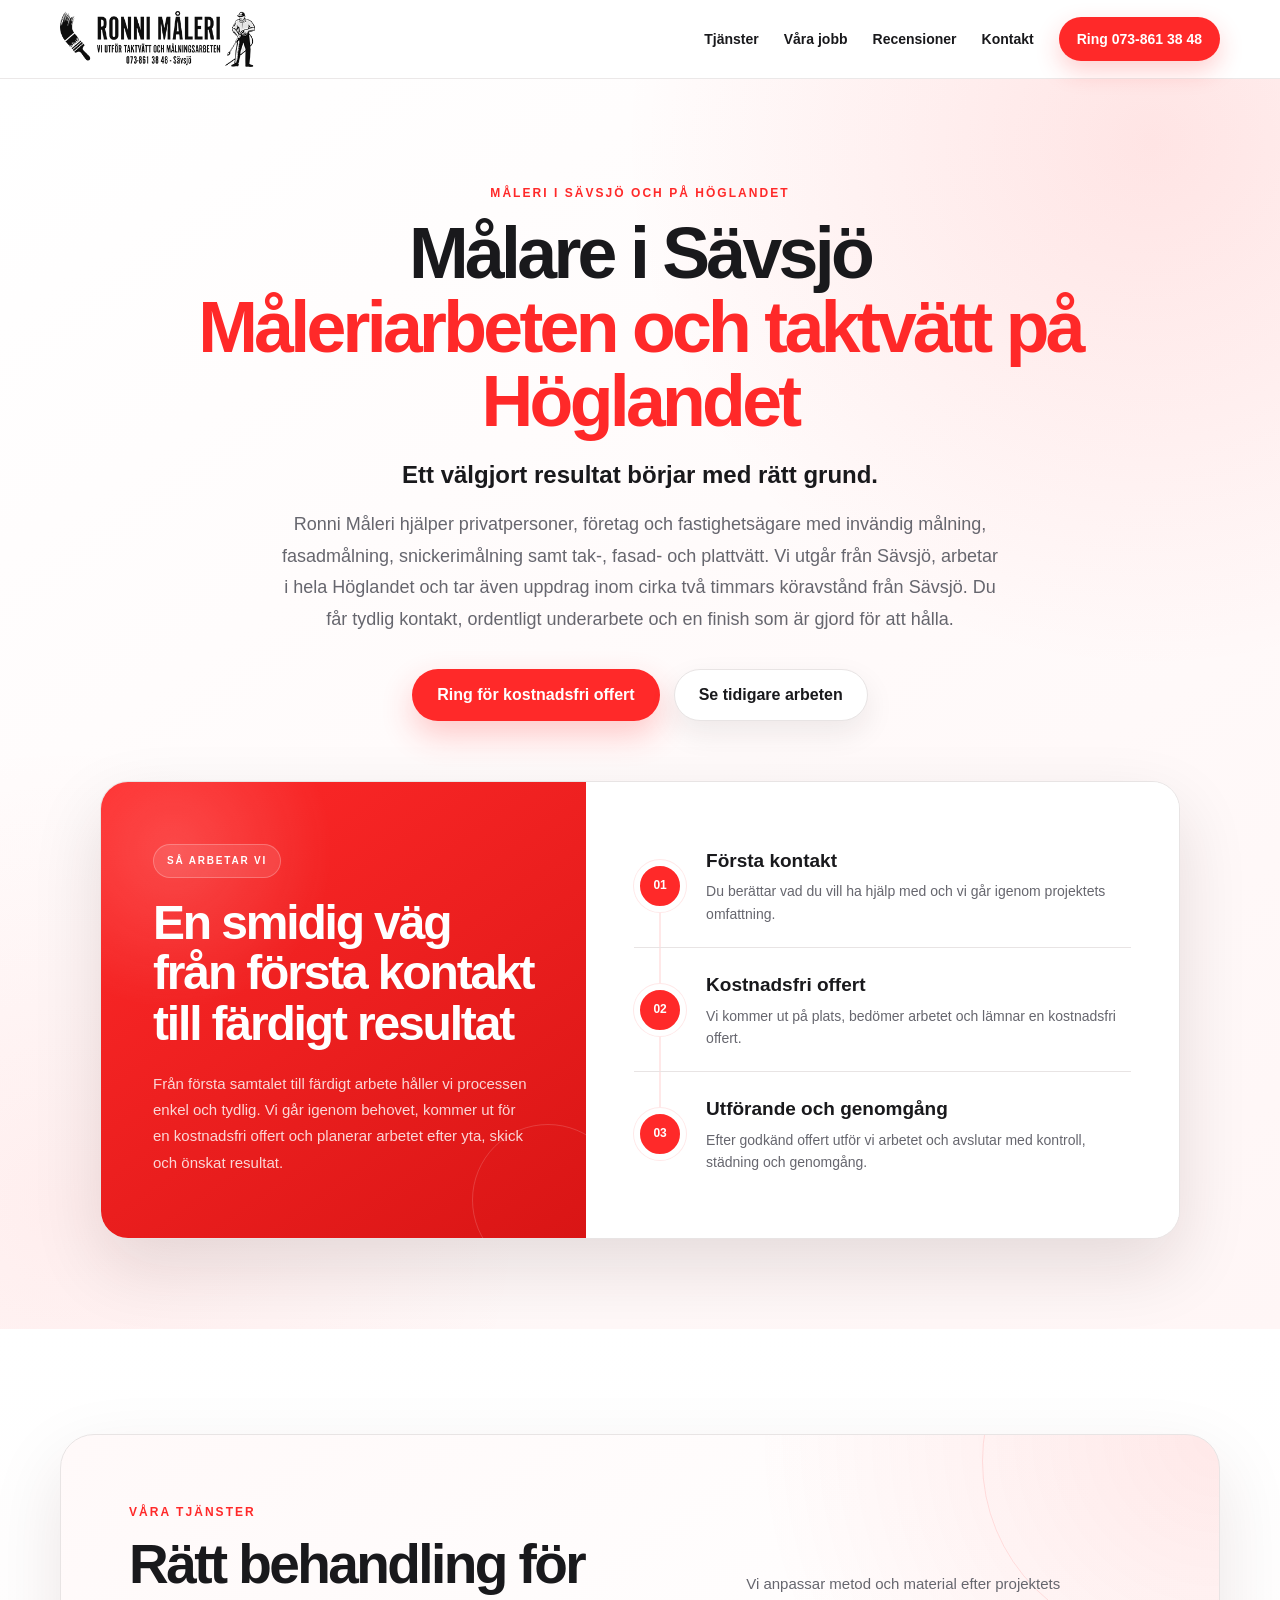
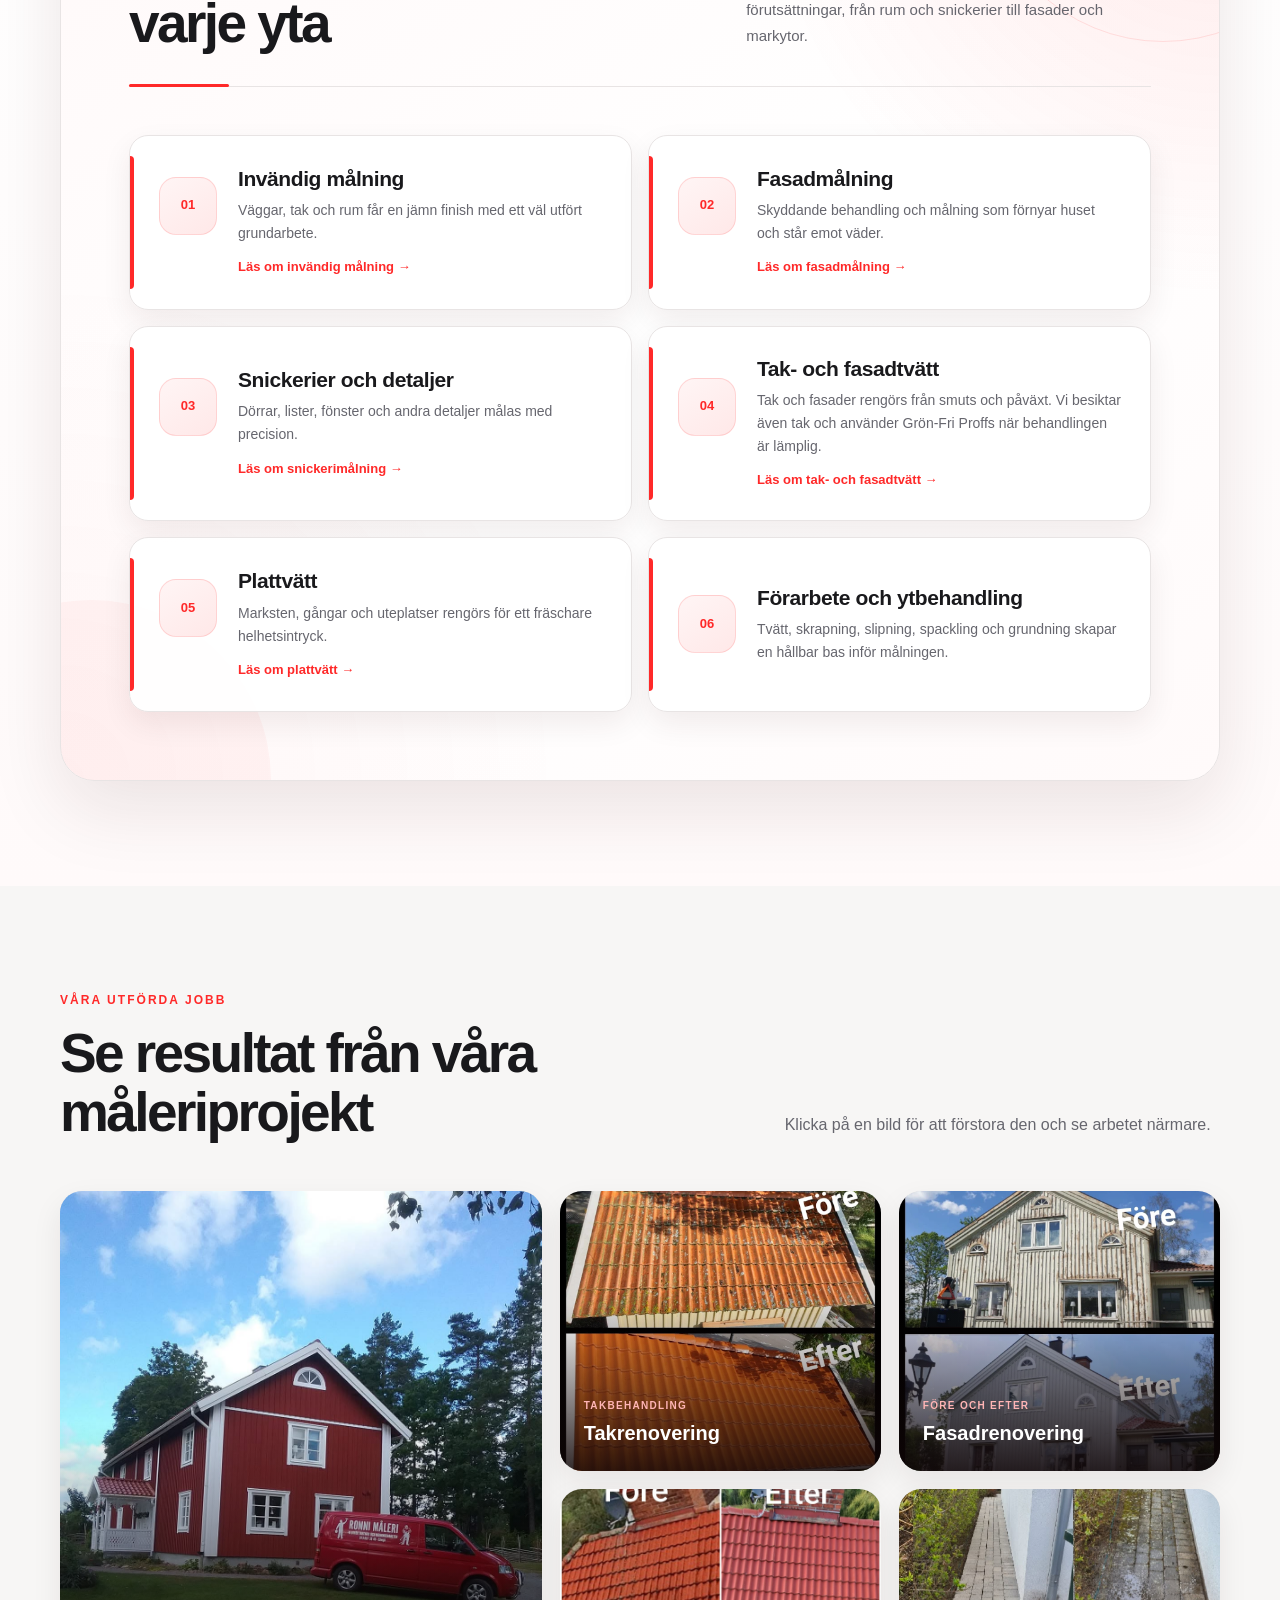
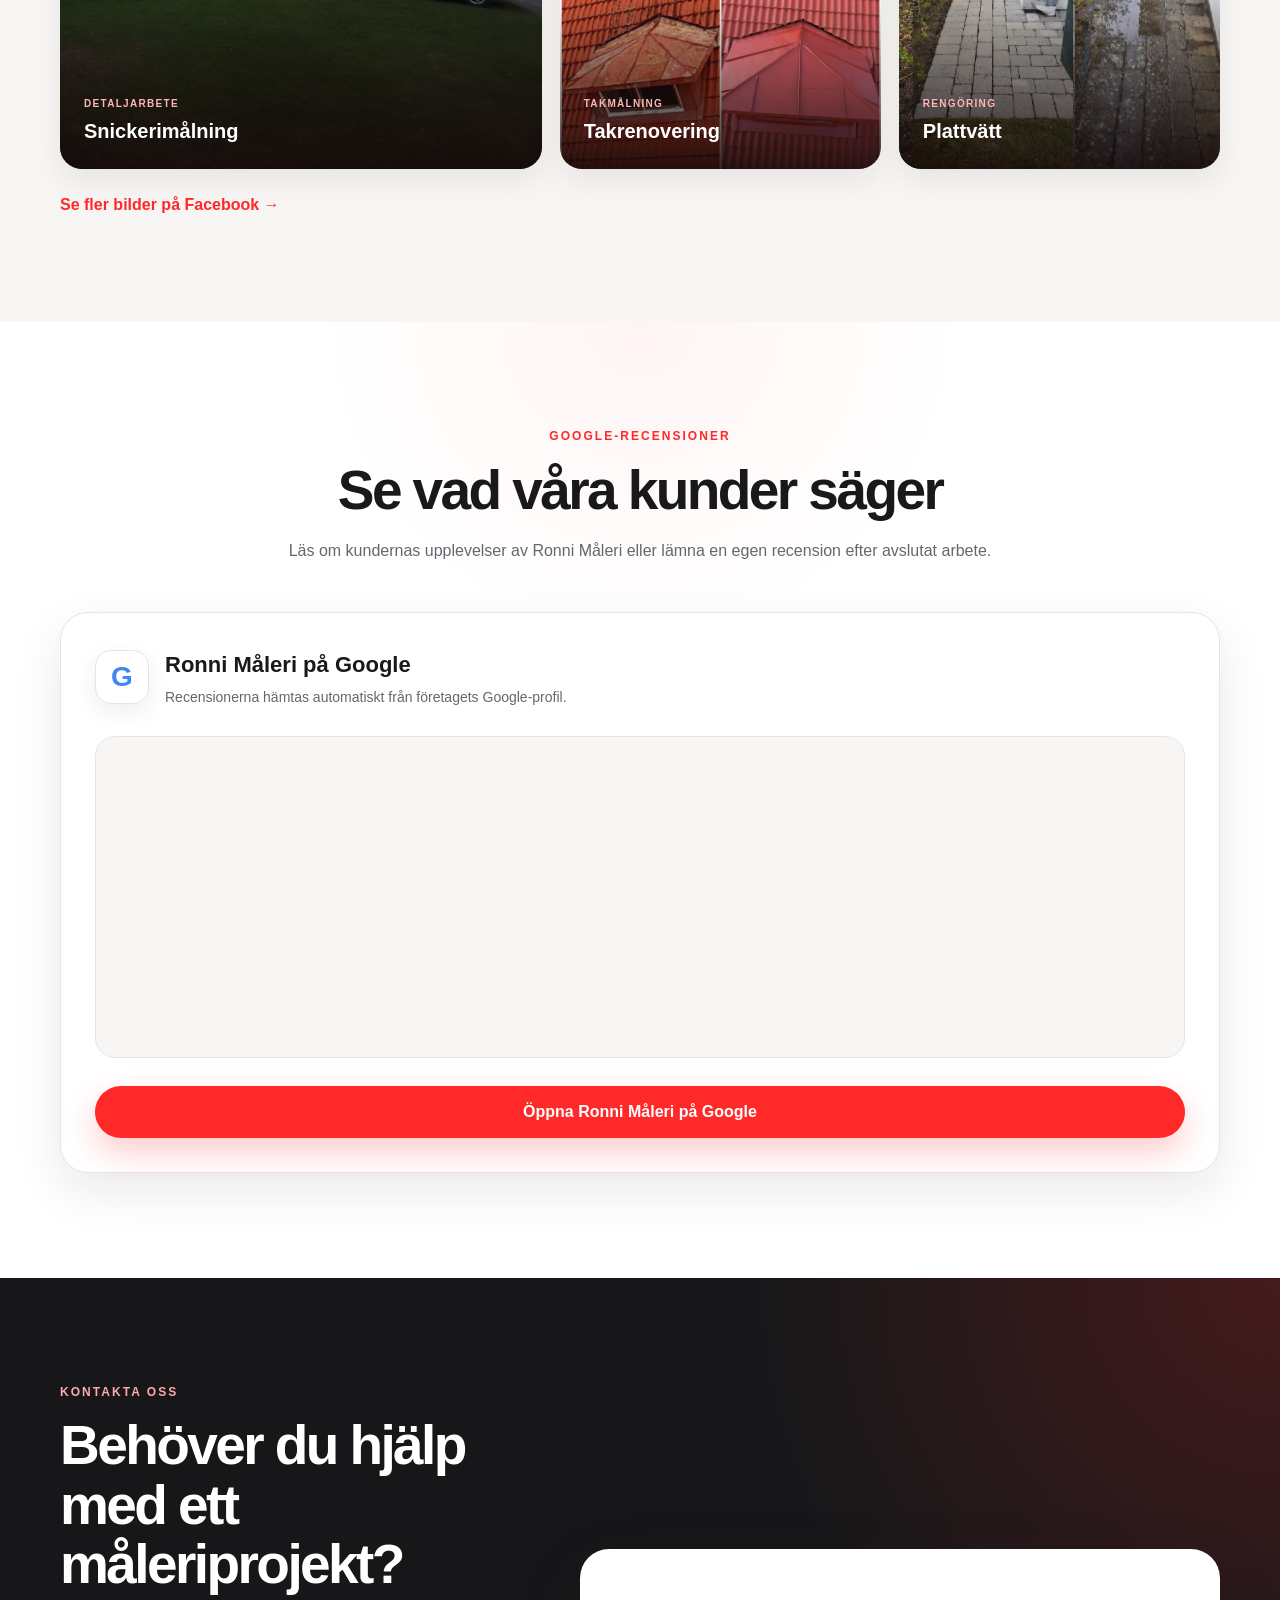
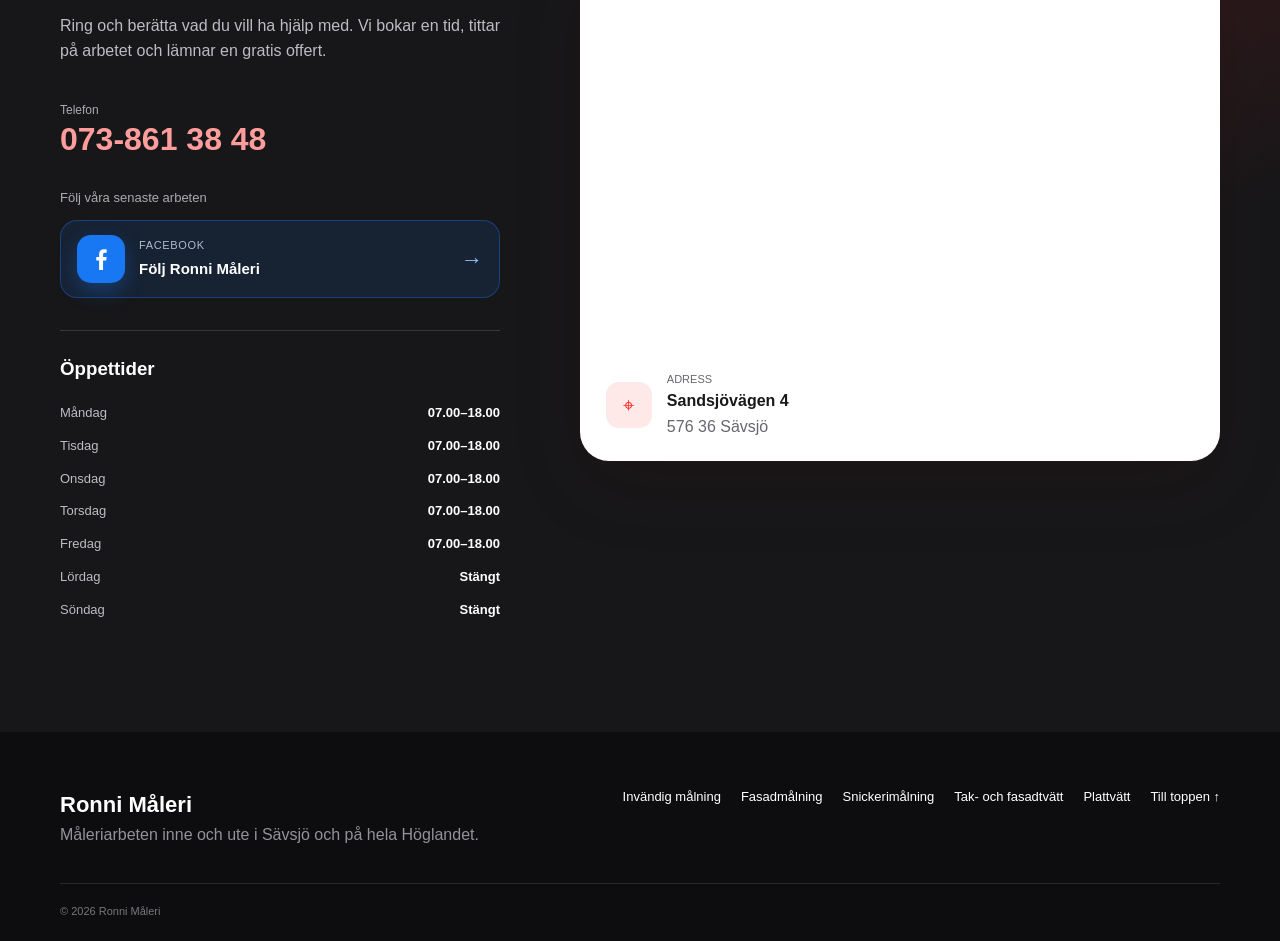
==== index.html @ fc9bd5f9 "Update index.html" ====
<!DOCTYPE html>
<html lang="sv">
<head>
  <meta charset="UTF-8">
  <meta name="viewport" content="width=device-width, initial-scale=1.0">

  <title>Målare i Sävsjö – måleriarbeten &amp; taktvätt | Ronni Måleri</title>
  <meta name="description" content="Målare i Sävsjö och på Höglandet. Ronni Måleri utför invändig målning, fasadmålning, snickerimålning, tak- och fasadtvätt samt plattvätt. Kostnadsfri offert.">
  <link rel="canonical" href="https://ronnimaleri.se/">
  <meta name="theme-color" content="#FF2929">

  <meta property="og:type" content="website">
  <meta property="og:locale" content="sv_SE">
  <meta property="og:title" content="Målare i Sävsjö – måleriarbeten &amp; taktvätt | Ronni Måleri">
  <meta property="og:description" content="Måleriarbeten, taktvätt och fasadtvätt i Sävsjö och på Höglandet. Kontakta Ronni Måleri för kostnadsfri offert.">
  <meta property="og:url" content="https://ronnimaleri.se/">

  <link rel="icon" href="favicon.svg" type="image/svg+xml">
  <link rel="shortcut icon" href="favicon.svg">
  <link rel="stylesheet" href="styles.css">

  <script type="application/ld+json">
  {
    "@context": "https://schema.org",
    "@type": "HousePainter",
    "@id": "https://ronnimaleri.se/#business",
    "name": "Ronni Måleri",
    "url": "https://ronnimaleri.se/",
    "logo": "https://ronnimaleri.se/logo.png",
    "telephone": "+46738613848",
    "address": {
      "@type": "PostalAddress",
      "streetAddress": "Sandsjövägen 4",
      "postalCode": "576 36",
      "addressLocality": "Sävsjö",
      "addressCountry": "SE"
    },
    "areaServed": [
      {"@type": "City", "name": "Sävsjö"},
      {"@type": "AdministrativeArea", "name": "Höglandet"}
    ],
    "openingHoursSpecification": [{
      "@type": "OpeningHoursSpecification",
      "dayOfWeek": ["Monday", "Tuesday", "Wednesday", "Thursday", "Friday"],
      "opens": "07:00",
      "closes": "18:00"
    }],
    "sameAs": ["https://www.facebook.com/100068755244413/"]
  }
  </script>
</head>
<body>
  <header class="header">
    <div class="container nav">
      <a class="logo" href="#start" aria-label="Ronni Måleri startsida">
        <img src="logo.png" alt="Ronni Måleri logotyp">
      </a>

      <button class="menu-button" type="button" aria-label="Öppna meny" aria-expanded="false">
        <span></span><span></span><span></span>
      </button>

      <nav class="menu" aria-label="Huvudmeny">
        <a href="#tjanster">Tjänster</a>
        <a href="#galleri">Våra jobb</a>
        <a href="#recensioner">Recensioner</a>
        <a href="#kontakt">Kontakt</a>
        <a class="nav-button" href="tel:+46738613848">Ring 073-861 38 48</a>
      </nav>
    </div>
  </header>

  <main>
    <section class="hero" id="start">
      <div class="container hero-layout">
        <div class="hero-text">
          <p class="overline">Måleri i Sävsjö och på Höglandet</p>

          <h1 class="seo-heading">
            Målare i Sävsjö<br>
            <span>Måleriarbeten och taktvätt på Höglandet</span>
          </h1>

          <p class="hero-slogan">Ett välgjort resultat börjar med rätt grund.</p>

          <p class="intro">
            Ronni Måleri hjälper privatpersoner, företag och fastighetsägare med
            invändig målning, fasadmålning, snickerimålning samt tak-, fasad- och
            plattvätt. Vi utgår från Sävsjö, arbetar i hela Höglandet och tar även
            uppdrag inom cirka två timmars köravstånd från Sävsjö. Du får tydlig kontakt,
            ordentligt underarbete och en finish som är gjord för att hålla.
          </p>

          <div class="hero-buttons">
            <a class="button primary" href="tel:+46738613848">Ring för kostnadsfri offert</a>
            <a class="button secondary" href="#galleri">Se tidigare arbeten</a>
          </div>
        </div>

        <div class="hero-info-card">
          <div class="hero-info-content">
            <p class="hero-info-small">Så arbetar vi</p>
            <h2>En smidig väg från första kontakt till färdigt resultat</h2>
            <p>Från första samtalet till färdigt arbete håller vi processen enkel och tydlig. Vi går igenom behovet, kommer ut för en kostnadsfri offert och planerar arbetet efter yta, skick och önskat resultat.</p>
          </div>

          <div class="hero-process">
            <article><span>01</span><div><h3>Första kontakt</h3><p>Du berättar vad du vill ha hjälp med och vi går igenom projektets omfattning.</p></div></article>
            <article><span>02</span><div><h3>Kostnadsfri offert</h3><p>Vi kommer ut på plats, bedömer arbetet och lämnar en kostnadsfri offert.</p></div></article>
            <article><span>03</span><div><h3>Utförande och genomgång</h3><p>Efter godkänd offert utför vi arbetet och avslutar med kontroll, städning och genomgång.</p></div></article>
          </div>
        </div>
      </div>
    </section>

    <section class="section services" id="tjanster">
      <div class="container services-shell">
        <div class="section-heading services-heading">
          <div>
            <p class="overline">Våra tjänster</p>
            <h2>Rätt behandling för varje yta</h2>
          </div>
          <p>Vi anpassar metod och material efter projektets förutsättningar, från rum och snickerier till fasader och markytor.</p>
        </div>

        <div class="service-grid">
          <a class="service-card" href="/invandig-malning/">
            <span class="number">01</span>
            <h3>Invändig målning</h3>
            <p>Väggar, tak och rum får en jämn finish med ett väl utfört grundarbete.</p>
            <span class="service-more">Läs om invändig målning →</span>
          </a>

          <a class="service-card featured" href="/fasadmalning/">
            <span class="number">02</span>
            <h3>Fasadmålning</h3>
            <p>Skyddande behandling och målning som förnyar huset och står emot väder.</p>
            <span class="service-more">Läs om fasadmålning →</span>
          </a>

          <a class="service-card" href="/snickerimalning/">
            <span class="number">03</span>
            <h3>Snickerier och detaljer</h3>
            <p>Dörrar, lister, fönster och andra detaljer målas med precision.</p>
            <span class="service-more">Läs om snickerimålning →</span>
          </a>

          <a class="service-card" href="/tak-fasadtvatt/">
            <span class="number">04</span>
            <h3>Tak- och fasadtvätt</h3>
            <p>Tak och fasader rengörs från smuts och påväxt. Vi besiktar även tak och använder Grön-Fri Proffs när behandlingen är lämplig.</p>
            <span class="service-more">Läs om tak- och fasadtvätt →</span>
          </a>

          <a class="service-card" href="/plattvatt/">
            <span class="number">05</span>
            <h3>Plattvätt</h3>
            <p>Marksten, gångar och uteplatser rengörs för ett fräschare helhetsintryck.</p>
            <span class="service-more">Läs om plattvätt →</span>
          </a>

          <article class="service-card">
            <span class="number">06</span>
            <h3>Förarbete och ytbehandling</h3>
            <p>Tvätt, skrapning, slipning, spackling och grundning skapar en hållbar bas inför målningen.</p>
          </article>
        </div>
      </div>
    </section>

    <section class="section gallery-section" id="galleri">
      <div class="container">
        <div class="section-heading gallery-heading">
          <div><p class="overline">Våra utförda jobb</p><h2>Se resultat från våra måleriprojekt</h2></div>
          <p>Klicka på en bild för att förstora den och se arbetet närmare.</p>
        </div>

        <div class="gallery">
          <button class="gallery-item large" type="button" data-image="bilder/snickaree.jpg" data-title="Snickerimålning">
            <img src="bilder/snickaree.jpg" alt="Snickerimålning utförd av Ronni Måleri">
            <span><small>Detaljarbete</small>Snickerimålning</span>
          </button>
          <button class="gallery-item" type="button" data-image="bilder/tak1.webp" data-title="Takrenovering">
            <img src="bilder/tak1.webp" alt="Takrenovering utförd av Ronni Måleri">
            <span><small>Takbehandling</small>Takrenovering</span>
          </button>
          <button class="gallery-item" type="button" data-image="bilder/fasad.webp" data-title="Fasadrenovering">
            <img src="bilder/fasad.webp" alt="Fasadrenovering utförd av Ronni Måleri">
            <span><small>Före och efter</small>Fasadrenovering</span>
          </button>
          <button class="gallery-item" type="button" data-image="bilder/tak2.jpg" data-title="Takmålning">
            <img src="bilder/tak2.jpg" alt="Takmålning utförd av Ronni Måleri">
            <span><small>Takmålning</small>Takrenovering</span>
          </button>
          <button class="gallery-item" type="button" data-image="bilder/golv.jpg" data-title="Plattvätt">
            <img src="bilder/golv.jpg" alt="Plattvätt utförd av Ronni Måleri">
            <span><small>Rengöring</small>Plattvätt</span>
          </button>
        </div>

        <a class="facebook-gallery-button" href="https://www.facebook.com/100068755244413/photos" target="_blank" rel="noopener noreferrer">Se fler bilder på Facebook →</a>
      </div>
    </section>

    <section class="section reviews-section" id="recensioner">
      <div class="container">
        <div class="section-heading">
          <p class="overline">Google-recensioner</p>
          <h2>Se vad våra kunder säger</h2>
          <p>Läs om kundernas upplevelser av Ronni Måleri eller lämna en egen recension efter avslutat arbete.</p>
        </div>

        <div class="reviews-single">
          <article class="social-card google-card">
            <div class="social-top">
              <span class="google-logo" aria-hidden="true">G</span>
              <div><h3>Ronni Måleri på Google</h3><p>Recensionerna hämtas automatiskt från företagets Google-profil.</p></div>
            </div>

            <div class="google-reviews-widget">
              <div id="JFWebsiteWidget-019fc2eae5d070008b746cc37d66290cd1f5"></div>
              <script src="https://www.jotform.com/website-widgets/embed/019fc2eae5d070008b746cc37d66290cd1f5"></script>
            </div>

            <a class="button primary full" href="https://www.google.com/maps/search/?api=1&query=Ronni%20M%C3%A5leri%2C%20Sandsj%C3%B6v%C3%A4gen%204%2C%20576%2036%20S%C3%A4vsj%C3%B6" target="_blank" rel="noopener noreferrer">Öppna Ronni Måleri på Google</a>
          </article>
        </div>
      </div>
    </section>

    <section class="contact-section" id="kontakt">
      <div class="container contact-grid">
        <div class="contact-content">
          <p class="overline light">Kontakta oss</p>
          <h2>Behöver du hjälp med ett måleriprojekt?</h2>
          <p>Ring och berätta vad du vill ha hjälp med. Vi bokar en tid, tittar på arbetet och lämnar en gratis offert.</p>

          <a class="contact-phone" href="tel:+46738613848"><small>Telefon</small><strong>073-861 38 48</strong></a>

          <div class="contact-social">
            <p>Följ våra senaste arbeten</p>
            <a class="facebook-contact-link" href="https://www.facebook.com/100068755244413/" target="_blank" rel="noopener noreferrer" aria-label="Besök Ronni Måleri på Facebook">
              <span class="facebook-contact-icon" aria-hidden="true">
                <svg viewBox="0 0 24 24" width="24" height="24" focusable="false"><path fill="currentColor" d="M13.5 22v-9h3l.5-3.5h-3.5V7.3c0-1 .3-1.8 1.8-1.8H17V2.4c-.7-.1-1.7-.2-2.7-.2-2.7 0-4.6 1.7-4.6 4.8v2.5H7V13h2.7v9h3.8Z"/></svg>
              </span>
              <span><small>Facebook</small><strong>Följ Ronni Måleri</strong></span>
              <span class="facebook-contact-arrow" aria-hidden="true">→</span>
            </a>
          </div>

          <div class="hours">
            <h3>Öppettider</h3>
            <div><span>Måndag</span><strong>07.00–18.00</strong></div>
            <div><span>Tisdag</span><strong>07.00–18.00</strong></div>
            <div><span>Onsdag</span><strong>07.00–18.00</strong></div>
            <div><span>Torsdag</span><strong>07.00–18.00</strong></div>
            <div><span>Fredag</span><strong>07.00–18.00</strong></div>
            <div><span>Lördag</span><strong>Stängt</strong></div>
            <div><span>Söndag</span><strong>Stängt</strong></div>
          </div>
        </div>

        <div class="map-card">
          <iframe title="Karta till Ronni Måleri" src="https://www.google.com/maps?q=Sandsj%C3%B6v%C3%A4gen%204%2C%20576%2036%20S%C3%A4vsj%C3%B6&output=embed" loading="lazy" referrerpolicy="no-referrer-when-downgrade"></iframe>
          <div class="map-address"><span aria-hidden="true">⌖</span><div><small>Adress</small><strong>Sandsjövägen 4</strong><p>576 36 Sävsjö</p></div></div>
        </div>
      </div>
    </section>
  </main>

  <footer>
    <div class="container footer-content">
      <div><strong>Ronni Måleri</strong><p>Måleriarbeten inne och ute i Sävsjö och på hela Höglandet.</p></div>
      <div class="footer-links">
        <a href="/invandig-malning/">Invändig målning</a>
        <a href="/fasadmalning/">Fasadmålning</a>
        <a href="/snickerimalning/">Snickerimålning</a>
        <a href="/tak-fasadtvatt/">Tak- och fasadtvätt</a>
        <a href="/plattvatt/">Plattvätt</a>
        <a href="#start">Till toppen ↑</a>
      </div>
    </div>
    <div class="container copyright">© <span id="year"></span> Ronni Måleri</div>
  </footer>

  <div class="lightbox" aria-hidden="true">
    <button class="lightbox-close" type="button" aria-label="Stäng bild">×</button>
    <img src="" alt="">
    <p></p>
  </div>

  <script src="script.js"></script>
</body>
</html>
---- styles.css ----
/* =========================================================
   RONNI MÅLERI – STYLES.CSS
   ========================================================= */


/* =========================================================
   VARIABLES
   ========================================================= */

:root {
  --red: #ff2929;
  --red-dark: #d91515;
  --red-darker: #a90e0e;
  --red-light: #ffe8e8;
  --red-soft: #fff5f5;

  --black: #19191c;
  --gray: #66666e;
  --light: #f7f6f5;
  --white: #ffffff;
  --border: #e8e4e4;

  --facebook: #1877f2;
  --facebook-dark: #0d65d9;

  --container: 1160px;

  --radius-small: 14px;
  --radius-medium: 22px;
  --radius-large: 34px;

  --shadow-small: 0 12px 30px rgba(43, 20, 20, 0.08);
  --shadow-large: 0 26px 70px rgba(55, 15, 15, 0.14);
}


/* =========================================================
   BASE STYLES
   ========================================================= */

* {
  box-sizing: border-box;
}

html {
  scroll-behavior: smooth;
  scroll-padding-top: 90px;
}

body {
  margin: 0;
  color: var(--black);
  background: var(--white);
  font-family:
    Inter,
    "Segoe UI",
    Arial,
    Helvetica,
    sans-serif;
  line-height: 1.6;
  -webkit-font-smoothing: antialiased;
  text-rendering: optimizeLegibility;
}

body.no-scroll {
  overflow: hidden;
}

img {
  display: block;
  width: 100%;
}

a {
  color: inherit;
  text-decoration: none;
}

button,
input,
textarea,
select {
  font: inherit;
}

button {
  cursor: pointer;
}

h1,
h2,
h3,
p {
  margin-top: 0;
}

.container {
  width: min(calc(100% - 40px), var(--container));
  margin-right: auto;
  margin-left: auto;
}


/* =========================================================
   HEADER
   ========================================================= */

.header {
  position: sticky;
  top: 0;
  z-index: 1000;
  border-bottom: 1px solid rgba(232, 228, 228, 0.85);
  background: rgba(255, 255, 255, 0.94);
  backdrop-filter: blur(16px);
}

.nav {
  min-height: 78px;
  display: flex;
  align-items: center;
  justify-content: space-between;
  gap: 30px;
}

.logo {
  display: inline-flex;
  align-items: center;
  flex-shrink: 0;
}

.logo img {
  display: block;
  width: auto;
  height: 56px;
  max-width: 220px;
  object-fit: contain;
}

.menu {
  display: flex;
  align-items: center;
  gap: 25px;
}

.menu > a {
  font-size: 14px;
  font-weight: 700;
  transition: color 0.2s ease;
}

.menu > a:not(.nav-button):hover {
  color: var(--red);
}

.nav-button {
  padding: 11px 18px;
  border-radius: 999px;
  color: var(--white);
  background: var(--red);
  box-shadow: 0 10px 25px rgba(255, 41, 41, 0.22);
  transition:
    transform 0.2s ease,
    background 0.2s ease,
    box-shadow 0.2s ease;
}

.nav-button:hover {
  transform: translateY(-2px);
  background: var(--red-dark);
  box-shadow: 0 14px 28px rgba(217, 21, 21, 0.28);
}

.menu-button {
  display: none;
  padding: 8px;
  border: 0;
  background: transparent;
}

.menu-button span {
  width: 27px;
  height: 2px;
  display: block;
  margin: 5px 0;
  background: var(--black);
  transition:
    transform 0.25s ease,
    opacity 0.25s ease;
}


/* =========================================================
   SHARED COMPONENTS
   ========================================================= */

.overline {
  margin-bottom: 14px;
  color: var(--red);
  font-size: 12px;
  font-weight: 900;
  letter-spacing: 0.17em;
  text-transform: uppercase;
}

.overline.light {
  color: #ffaaaa;
}

.button {
  min-height: 52px;
  display: inline-flex;
  align-items: center;
  justify-content: center;
  padding: 0 24px;
  border: 1px solid transparent;
  border-radius: 999px;
  font-weight: 800;
  text-align: center;
  transition:
    transform 0.2s ease,
    background 0.2s ease,
    border-color 0.2s ease,
    color 0.2s ease,
    box-shadow 0.2s ease;
}

.button:hover {
  transform: translateY(-2px);
}

.button.primary {
  color: var(--white);
  background: var(--red);
  box-shadow: 0 14px 32px rgba(255, 41, 41, 0.24);
}

.button.primary:hover {
  background: var(--red-dark);
  box-shadow: 0 18px 36px rgba(217, 21, 21, 0.3);
}

.button.secondary {
  color: var(--black);
  border-color: var(--border);
  background: var(--white);
  box-shadow: var(--shadow-small);
}

.button.secondary:hover {
  color: var(--red);
  border-color: var(--red);
}

.button.full {
  width: 100%;
}


/* =========================================================
   HERO
   ========================================================= */

.hero {
  position: relative;
  overflow: hidden;
  padding: 105px 0 90px;
  background:
    radial-gradient(
      circle at 90% 5%,
      rgba(255, 41, 41, 0.11),
      transparent 32%
    ),
    radial-gradient(
      circle at 5% 90%,
      rgba(255, 41, 41, 0.06),
      transparent 28%
    ),
    linear-gradient(
      145deg,
      #ffffff 0%,
      #fff6f6 100%
    );
}

.hero-layout {
  position: relative;
  z-index: 1;
  display: grid;
  grid-template-columns: 1fr;
  gap: 60px;
}

.hero-text {
  width: 100%;
  max-width: 980px;
  margin: 0 auto;
  text-align: center;
}

.hero h1 {
  max-width: 980px;
  margin-right: auto;
  margin-bottom: 28px;
  margin-left: auto;
  font-size: clamp(50px, 6.8vw, 84px);
  font-weight: 800;
  line-height: 0.99;
  letter-spacing: -0.058em;
}

.hero h1 span {
  color: var(--red);
}

.intro {
  max-width: 720px;
  margin-right: auto;
  margin-bottom: 0;
  margin-left: auto;
  color: var(--gray);
  font-size: 18px;
  line-height: 1.75;
}

.hero-buttons {
  display: flex;
  flex-wrap: wrap;
  justify-content: center;
  gap: 14px;
  margin-top: 34px;
}


/* =========================================================
   HERO INFORMATION CARD
   ========================================================= */

.hero-info-card {
  position: relative;
  width: 100%;
  max-width: 1080px;
  display: grid;
  grid-template-columns: 0.9fr 1.1fr;
  align-items: stretch;
  gap: 0;
  margin: 0 auto;
  padding: 0;
  overflow: hidden;
  border: 1px solid var(--border);
  border-radius: 28px;
  color: var(--black);
  background: var(--white);
  box-shadow: 0 28px 70px rgba(40, 20, 20, 0.12);
}

.hero-info-card::before,
.hero-info-card::after {
  display: none;
}


/* Left red panel */

.hero-info-content {
  position: relative;
  display: flex;
  flex-direction: column;
  justify-content: center;
  overflow: hidden;
  padding: 58px 52px;
  color: var(--white);
  background:
    radial-gradient(
      circle at 15% 15%,
      rgba(255, 255, 255, 0.16),
      transparent 28%
    ),
    linear-gradient(
      145deg,
      var(--red),
      var(--red-dark)
    );
}

.hero-info-content::after {
  content: "";
  position: absolute;
  right: -38px;
  bottom: -38px;
  width: 150px;
  height: 150px;
  border: 1px solid rgba(255, 255, 255, 0.16);
  border-radius: 50%;
}

.hero-info-small {
  position: relative;
  z-index: 1;
  display: inline-flex;
  width: fit-content;
  margin-bottom: 20px;
  padding: 8px 13px;
  border: 1px solid rgba(255, 255, 255, 0.24);
  border-radius: 999px;
  color: var(--white);
  background: rgba(255, 255, 255, 0.1);
  font-size: 10px;
  font-weight: 900;
  letter-spacing: 0.18em;
  text-transform: uppercase;
}

.hero-info-content h2 {
  position: relative;
  z-index: 1;
  max-width: 460px;
  margin-bottom: 22px;
  color: var(--white);
  font-size: clamp(34px, 4vw, 48px);
  font-weight: 800;
  line-height: 1.05;
  letter-spacing: -0.045em;
}

.hero-info-content > p:last-child {
  position: relative;
  z-index: 1;
  max-width: 470px;
  margin-bottom: 0;
  color: rgba(255, 255, 255, 0.82);
  font-size: 15px;
  line-height: 1.75;
}


/* Right process list */

.hero-process {
  position: relative;
  display: grid;
  align-content: center;
  gap: 0;
  padding: 42px 48px;
  background: var(--white);
}

.hero-process::before {
  content: "";
  position: absolute;
  top: 78px;
  bottom: 78px;
  left: 73px;
  width: 2px;
  background: var(--red-light);
}

.hero-process article {
  position: relative;
  z-index: 1;
  display: grid;
  grid-template-columns: 52px minmax(0, 1fr);
  align-items: center;
  gap: 20px;
  padding: 22px 0;
  border: 0;
  border-bottom: 1px solid var(--border);
  border-radius: 0;
  background: transparent;
  box-shadow: none;
  transition: transform 0.2s ease;
}

.hero-process article:last-child {
  border-bottom: 0;
}

.hero-process article:hover {
  transform: translateX(6px);
}

.hero-process article > span {
  width: 52px;
  height: 52px;
  display: grid;
  place-items: center;
  border: 6px solid var(--white);
  border-radius: 50%;
  color: var(--white);
  background: var(--red);
  box-shadow: 0 0 0 1px var(--red-light);
  font-size: 12px;
  font-weight: 900;
}

.hero-process h3 {
  margin-bottom: 4px;
  color: var(--black);
  font-size: 19px;
  font-weight: 800;
}

.hero-process p {
  margin-bottom: 0;
  color: var(--gray);
  font-size: 14px;
  line-height: 1.6;
}


/* =========================================================
   GENERAL SECTIONS
   ========================================================= */

.section {
  padding: 105px 0;
}

.section-heading {
  max-width: 720px;
  margin: 0 auto 48px;
  text-align: center;
}

.section-heading h2,
.contact-content h2 {
  margin-bottom: 18px;
  font-size: clamp(36px, 4.5vw, 55px);
  font-weight: 800;
  line-height: 1.08;
  letter-spacing: -0.047em;
}

.section-heading > p:last-child {
  margin-bottom: 0;
  color: var(--gray);
}


/* =========================================================
   SERVICES – LIGHT DESIGN
   ========================================================= */

.services {
  position: relative;
  overflow: hidden;
  background:
    linear-gradient(
      180deg,
      #ffffff 0%,
      #fffafa 100%
    );
}

.services-shell {
  position: relative;
  isolation: isolate;
  overflow: hidden;
  padding: 68px;
  border: 1px solid var(--border);
  border-radius: 34px;
  color: var(--black);
  background:
    radial-gradient(
      circle at 100% 0%,
      rgba(255, 41, 41, 0.1),
      transparent 31%
    ),
    radial-gradient(
      circle at 0% 100%,
      rgba(255, 41, 41, 0.045),
      transparent 34%
    ),
    linear-gradient(
      145deg,
      #fff9f9 0%,
      #ffffff 55%,
      #fffafa 100%
    );
  box-shadow: 0 28px 75px rgba(55, 20, 20, 0.1);
}

.services-shell::before {
  content: "";
  position: absolute;
  z-index: -1;
  top: -155px;
  right: -125px;
  width: 360px;
  height: 360px;
  border: 1px solid rgba(255, 41, 41, 0.12);
  border-radius: 50%;
}

.services-shell::after {
  content: "";
  position: absolute;
  z-index: -1;
  bottom: -180px;
  left: -150px;
  width: 360px;
  height: 360px;
  border-radius: 50%;
  background: rgba(255, 41, 41, 0.035);
}


/* Services heading */

.services-heading {
  position: relative;
  z-index: 1;
  max-width: none;
  display: grid;
  grid-template-columns: 1fr 0.72fr;
  align-items: end;
  gap: 55px;
  margin: 0 0 48px;
  padding: 0 0 32px;
  border-bottom: 1px solid var(--border);
  text-align: left;
}

.services-heading::before {
  content: "";
  position: absolute;
  bottom: -1px;
  left: 0;
  width: 100px;
  height: 3px;
  border-radius: 999px;
  background: var(--red);
}

.services-heading .overline {
  margin-bottom: 13px;
  color: var(--red);
}

.services-heading h2 {
  max-width: 670px;
  margin-bottom: 0;
  color: var(--black);
}

.services-heading > p:last-child {
  max-width: 450px;
  margin-bottom: 4px;
  color: var(--gray);
  font-size: 15px;
  line-height: 1.75;
}


/* Services grid */

.service-grid {
  position: relative;
  z-index: 1;
  display: grid;
  grid-template-columns: repeat(2, minmax(0, 1fr));
  align-items: stretch;
  gap: 16px;
}

.service-card:nth-child(1),
.service-card:nth-child(2),
.service-card:nth-child(3),
.service-card:nth-child(4),
.service-card:nth-child(5),
.service-card:nth-child(6) {
  grid-column: auto;
}


/* All service cards */

.service-card,
.service-card.featured {
  position: relative;
  min-width: 0;
  min-height: 175px;
  display: grid;
  grid-template-columns: 58px minmax(0, 1fr);
  grid-template-rows: auto auto;
  align-content: center;
  column-gap: 21px;
  overflow: hidden;
  padding: 29px;
  border: 1px solid var(--border);
  border-radius: 19px;
  color: var(--black);
  background: rgba(255, 255, 255, 0.96);
  box-shadow:
    0 12px 30px rgba(55, 20, 20, 0.07),
    inset 0 1px 0 rgba(255, 255, 255, 0.9);
  transition:
    transform 0.25s ease,
    border-color 0.25s ease,
    box-shadow 0.25s ease,
    background 0.25s ease;
}


/* Red line on the left */

.service-card::before,
.service-card.featured::before {
  content: "";
  position: absolute;
  top: 20px;
  bottom: 20px;
  left: 0;
  width: 4px;
  height: auto;
  display: block;
  border-radius: 0 999px 999px 0;
  background: var(--red);
  transform: none;
  transition:
    width 0.25s ease,
    top 0.25s ease,
    bottom 0.25s ease;
}


/* No symbol in the top-right corner */

.service-card::after,
.service-card.featured::after {
  content: none;
  display: none;
}


/* Hover */

.service-card:hover,
.service-card.featured:hover {
  transform: translateY(-5px);
  border-color: rgba(255, 41, 41, 0.42);
  color: var(--black);
  background: var(--white);
  box-shadow:
    0 20px 42px rgba(55, 20, 20, 0.13),
    inset 0 1px 0 rgba(255, 255, 255, 0.9);
}

.service-card:hover::before,
.service-card.featured:hover::before {
  top: 0;
  bottom: 0;
  width: 6px;
}


/* Service number */

.number,
.featured .number,
.service-card.featured .number {
  position: relative;
  z-index: 2;
  top: auto;
  left: auto;
  grid-column: 1;
  grid-row: 1 / span 2;
  width: 58px;
  height: 58px;
  display: grid;
  place-items: center;
  align-self: center;
  margin: 0;
  padding: 0;
  border: 1px solid rgba(255, 41, 41, 0.15);
  border-radius: 17px;
  color: var(--red);
  background:
    linear-gradient(
      145deg,
      var(--red-soft),
      var(--red-light)
    );
  box-shadow: none;
  font-size: 13px;
  font-weight: 900;
  letter-spacing: 0;
}


/* Service text */

.service-card h3,
.service-card.featured h3 {
  position: relative;
  z-index: 2;
  grid-column: 2;
  grid-row: 1;
  max-width: none;
  margin: 0 0 7px;
  color: var(--black);
  font-size: 21px;
  font-weight: 800;
  line-height: 1.25;
  letter-spacing: -0.02em;
}

.service-card p,
.service-card.featured p {
  position: relative;
  z-index: 2;
  grid-column: 2;
  grid-row: 2;
  max-width: none;
  margin: 0;
  padding: 0;
  color: var(--gray);
  font-size: 14px;
  line-height: 1.65;
}


/* =========================================================
   GALLERY
   ========================================================= */

.gallery-section {
  background: var(--light);
}

.gallery-heading {
  max-width: none;
  display: grid;
  grid-template-columns: 1fr 0.65fr;
  align-items: end;
  gap: 55px;
  text-align: left;
}

.gallery-heading h2 {
  margin-bottom: 0;
}

.gallery-heading > p:last-child {
  max-width: 430px;
  margin-bottom: 5px;
}

.gallery {
  display: grid;
  grid-template-columns: 1.2fr 0.8fr 0.8fr;
  grid-template-rows: repeat(2, 280px);
  gap: 18px;
}

.gallery-item {
  position: relative;
  overflow: hidden;
  padding: 0;
  border: 0;
  border-radius: 22px;
  background: #dddddd;
  text-align: left;
  box-shadow: var(--shadow-small);
}

.gallery-item.large {
  grid-row: 1 / span 2;
}

.gallery-item::after {
  content: "";
  position: absolute;
  inset: 0;
  background:
    linear-gradient(
      to top,
      rgba(16, 6, 7, 0.85),
      transparent 60%
    );
}

.gallery-item img {
  height: 100%;
  object-fit: cover;
  transition: transform 0.45s ease;
}

.gallery-item:hover img {
  transform: scale(1.05);
}

.gallery-item > span {
  position: absolute;
  right: 24px;
  bottom: 22px;
  left: 24px;
  z-index: 2;
  color: var(--white);
  font-size: 20px;
  font-weight: 800;
}

.gallery-item small {
  display: block;
  margin-bottom: 3px;
  color: #ffb5b5;
  font-size: 10px;
  letter-spacing: 0.13em;
  text-transform: uppercase;
}

.facebook-gallery-button {
  display: inline-flex;
  margin-top: 23px;
  color: var(--red);
  font-weight: 800;
  transition:
    color 0.2s ease,
    transform 0.2s ease;
}

.facebook-gallery-button:hover {
  color: var(--red-dark);
  transform: translateX(3px);
}


/* =========================================================
   GOOGLE REVIEWS
   ========================================================= */

.reviews-section {
  background:
    radial-gradient(
      circle at 50% 0%,
      rgba(255, 41, 41, 0.05),
      transparent 28%
    ),
    var(--white);
}

.reviews-single {
  width: 100%;
}

.social-card {
  min-width: 0;
  padding: 34px;
  border: 1px solid var(--border);
  border-radius: 28px;
  background: var(--white);
  box-shadow: 0 18px 50px rgba(37, 18, 22, 0.09);
}

.google-card {
  width: 100%;
  max-width: var(--container);
  margin: 0 auto;
}

.social-top {
  display: grid;
  grid-template-columns: 54px minmax(0, 1fr);
  align-items: center;
  gap: 16px;
}

.social-top h3 {
  margin-bottom: 4px;
  font-size: 22px;
}

.social-top p {
  margin-bottom: 0;
  color: var(--gray);
  font-size: 14px;
}

.google-logo {
  width: 54px;
  height: 54px;
  display: grid;
  place-items: center;
  border: 1px solid var(--border);
  border-radius: 16px;
  color: #4285f4;
  background: var(--white);
  box-shadow: 0 8px 22px rgba(30, 50, 90, 0.08);
  font-size: 28px;
  font-weight: 900;
}

.google-reviews-widget {
  width: 100%;
  min-height: 320px;
  margin: 28px 0;
  overflow: hidden;
  border: 1px solid var(--border);
  border-radius: 20px;
  background: var(--light);
}

.google-reviews-widget > div {
  width: 100%;
  min-height: 320px;
}

.google-reviews-widget iframe {
  width: 100% !important;
  max-width: 100% !important;
  min-height: 320px !important;
  display: block !important;
  border: 0 !important;
}


/* =========================================================
   CONTACT
   ========================================================= */

.contact-section {
  position: relative;
  overflow: hidden;
  padding: 105px 0;
  color: var(--white);
  background:
    radial-gradient(
      circle at 100% 0%,
      rgba(255, 41, 41, 0.2),
      transparent 32%
    ),
    #171719;
}

.contact-grid {
  position: relative;
  z-index: 1;
  display: grid;
  grid-template-columns: 0.82fr 1.18fr;
  align-items: center;
  gap: 75px;
}

.contact-content > p:not(.overline) {
  max-width: 580px;
  color: #bcbcc2;
}

.contact-phone {
  display: inline-grid;
  margin: 21px 0 30px;
}

.contact-phone small {
  color: #aaaab0;
  font-size: 12px;
}

.contact-phone strong {
  color: #ff9d9d;
  font-size: 32px;
  line-height: 1.2;
  transition: color 0.2s ease;
}

.contact-phone:hover strong {
  color: var(--white);
}


/* Facebook in contact section */

.contact-social {
  width: 100%;
  max-width: 440px;
  margin-bottom: 32px;
}

.contact-social > p {
  margin-bottom: 11px;
  color: #aaaab0;
  font-size: 13px;
}

.facebook-contact-link {
  display: grid;
  grid-template-columns: 48px minmax(0, 1fr) auto;
  align-items: center;
  gap: 14px;
  padding: 14px 16px;
  border: 1px solid rgba(24, 119, 242, 0.38);
  border-radius: 17px;
  color: var(--white);
  background: rgba(24, 119, 242, 0.12);
  transition:
    transform 0.2s ease,
    border-color 0.2s ease,
    background 0.2s ease,
    box-shadow 0.2s ease;
}

.facebook-contact-link:hover {
  transform: translateY(-2px);
  border-color: rgba(24, 119, 242, 0.75);
  background: rgba(24, 119, 242, 0.2);
  box-shadow: 0 14px 30px rgba(0, 60, 150, 0.18);
}

.facebook-contact-icon {
  width: 48px;
  height: 48px;
  display: grid;
  place-items: center;
  border-radius: 14px;
  color: var(--white);
  background: var(--facebook);
  box-shadow: 0 8px 20px rgba(24, 119, 242, 0.3);
}

.facebook-contact-icon svg {
  display: block;
  width: 25px;
  height: 25px;
}

.facebook-contact-link small,
.facebook-contact-link strong {
  display: block;
}

.facebook-contact-link small {
  margin-bottom: 2px;
  color: #aebbd0;
  font-size: 11px;
  letter-spacing: 0.06em;
  text-transform: uppercase;
}

.facebook-contact-link strong {
  color: var(--white);
  font-size: 15px;
}

.facebook-contact-arrow {
  color: #91bdf8;
  font-size: 22px;
  font-weight: 700;
  transition: transform 0.2s ease;
}

.facebook-contact-link:hover .facebook-contact-arrow {
  transform: translateX(4px);
}


/* Opening hours */

.hours {
  max-width: 440px;
  padding-top: 23px;
  border-top: 1px solid #36363b;
}

.hours h3 {
  margin-bottom: 13px;
}

.hours div {
  display: flex;
  justify-content: space-between;
  gap: 20px;
  padding: 6px 0;
  color: #bcbcc2;
  font-size: 13px;
}

.hours strong {
  color: var(--white);
}


/* Map */

.map-card {
  overflow: hidden;
  border-radius: 29px;
  background: var(--white);
  box-shadow: var(--shadow-large);
}

.map-card iframe {
  width: 100%;
  height: 400px;
  display: block;
  border: 0;
}

.map-address {
  display: flex;
  align-items: center;
  gap: 15px;
  padding: 22px 26px;
  color: var(--black);
}

.map-address > span {
  width: 46px;
  height: 46px;
  flex: 0 0 auto;
  display: grid;
  place-items: center;
  border-radius: 13px;
  color: var(--red);
  background: var(--red-light);
  font-size: 20px;
}

.map-address small,
.map-address strong {
  display: block;
}

.map-address small {
  color: var(--gray);
  font-size: 11px;
  text-transform: uppercase;
}

.map-address p {
  margin-bottom: 0;
  color: var(--gray);
}


/* =========================================================
   FOOTER
   ========================================================= */

footer {
  padding: 55px 0 20px;
  color: var(--white);
  background: #0d0d0f;
}

.footer-content {
  display: flex;
  align-items: flex-start;
  justify-content: space-between;
  gap: 40px;
}

.footer-content strong {
  font-size: 22px;
}

.footer-content p {
  max-width: 500px;
  margin-bottom: 0;
  color: #929298;
}

.footer-links {
  display: flex;
  flex-wrap: wrap;
  gap: 20px;
  font-size: 13px;
}

.footer-links a {
  transition: color 0.2s ease;
}

.footer-links a:hover {
  color: #ff9c9c;
}

.copyright {
  margin-top: 36px;
  padding-top: 19px;
  border-top: 1px solid #29292d;
  color: #77777d;
  font-size: 11px;
}


/* =========================================================
   LIGHTBOX
   ========================================================= */

.lightbox {
  position: fixed;
  inset: 0;
  z-index: 5000;
  display: none;
  align-items: center;
  justify-content: center;
  padding: 35px;
  background: rgba(10, 5, 6, 0.95);
}

.lightbox.open {
  display: flex;
}

.lightbox img {
  width: auto;
  max-width: 1050px;
  max-height: 82vh;
  object-fit: contain;
  border-radius: 14px;
}

.lightbox p {
  position: absolute;
  right: 30px;
  bottom: 18px;
  left: 30px;
  margin: 0;
  color: var(--white);
  text-align: center;
  font-weight: 800;
}

.lightbox-close {
  position: absolute;
  top: 18px;
  right: 24px;
  width: 48px;
  height: 48px;
  border: 0;
  border-radius: 50%;
  color: var(--white);
  background: rgba(255, 255, 255, 0.12);
  font-size: 32px;
  transition: background 0.2s ease;
}

.lightbox-close:hover {
  background: rgba(255, 255, 255, 0.22);
}


/* =========================================================
   TABLET
   ========================================================= */

@media (max-width: 960px) {
  .menu-button {
    display: block;
  }

  .menu {
    position: fixed;
    top: 78px;
    right: 18px;
    left: 18px;
    display: grid;
    gap: 0;
    padding: 14px;
    border: 1px solid var(--border);
    border-radius: 18px;
    background: var(--white);
    box-shadow: var(--shadow-large);
    opacity: 0;
    visibility: hidden;
    transform: translateY(-16px);
    transition:
      opacity 0.25s ease,
      visibility 0.25s ease,
      transform 0.25s ease;
  }

  .menu.open {
    opacity: 1;
    visibility: visible;
    transform: translateY(0);
  }

  .menu > a {
    padding: 12px 14px;
  }

  .nav-button {
    margin-top: 7px;
    text-align: center;
  }

  .hero-info-card {
    grid-template-columns: 1fr;
  }

  .hero-info-content {
    padding: 48px;
  }

  .hero-process {
    padding: 30px 48px 38px;
  }

  .services-shell {
    padding: 50px;
  }

  .services-heading {
    grid-template-columns: 1fr;
    gap: 17px;
  }

  .services-heading > p:last-child {
    max-width: 640px;
    margin-bottom: 0;
  }

  .service-grid {
    grid-template-columns: 1fr;
  }

  .service-card,
  .service-card.featured {
    min-height: 165px;
  }

  .gallery-heading {
    grid-template-columns: 1fr;
    gap: 16px;
  }

  .gallery {
    grid-template-columns: repeat(2, minmax(0, 1fr));
    grid-template-rows: 390px 240px 240px;
  }

  .gallery-item.large {
    grid-column: 1 / span 2;
    grid-row: auto;
  }

  .contact-grid {
    grid-template-columns: 1fr;
    gap: 55px;
  }

  .contact-content {
    max-width: 720px;
  }
}


/* =========================================================
   MOBILE
   ========================================================= */

@media (max-width: 680px) {
  .container {
    width: min(calc(100% - 28px), var(--container));
  }

  .section,
  .contact-section {
    padding: 78px 0;
  }

  .hero {
    padding: 70px 0;
  }

  .hero-layout {
    gap: 42px;
  }

  .hero h1 {
    font-size: clamp(45px, 14vw, 68px);
  }

  .intro {
    font-size: 16px;
  }

  .hero-info-card {
    border-radius: 23px;
  }

  .hero-info-content {
    padding: 36px 25px;
  }

  .hero-info-content h2 {
    font-size: 35px;
  }

  .hero-process {
    padding: 20px 25px 27px;
  }

  .hero-process::before {
    top: 54px;
    bottom: 54px;
    left: 49px;
  }

  .hero-process article {
    grid-template-columns: 48px minmax(0, 1fr);
    gap: 15px;
    padding: 18px 0;
  }

  .hero-process article > span {
    width: 48px;
    height: 48px;
  }

  .services-shell {
    padding: 39px 22px;
    border-radius: 26px;
  }

  .services-heading {
    margin-bottom: 34px;
    padding-bottom: 26px;
  }

  .service-grid {
    grid-template-columns: 1fr;
    gap: 13px;
  }

  .service-card,
  .service-card.featured {
    min-height: auto;
    grid-template-columns: 50px minmax(0, 1fr);
    column-gap: 16px;
    padding: 24px 22px;
    border-radius: 17px;
  }

  .number,
  .featured .number,
  .service-card.featured .number {
    width: 50px;
    height: 50px;
    border-radius: 14px;
  }

  .service-card h3,
  .service-card.featured h3 {
    font-size: 19px;
  }

  .service-card p,
  .service-card.featured p {
    font-size: 13px;
  }

  .gallery {
    grid-template-columns: 1fr;
    grid-template-rows: repeat(5, 280px);
  }

  .gallery-item.large {
    grid-column: auto;
  }

  .social-card {
    padding: 22px;
  }

  .social-top {
    grid-template-columns: 47px minmax(0, 1fr);
  }

  .google-logo {
    width: 47px;
    height: 47px;
  }

  .google-reviews-widget,
  .google-reviews-widget > div,
  .google-reviews-widget iframe {
    min-height: 280px !important;
  }

  .map-card iframe {
    height: 320px;
  }

  .footer-content {
    display: grid;
  }

  .footer-links {
    display: grid;
    gap: 8px;
  }
}


/* =========================================================
   SMALL MOBILE
   ========================================================= */

@media (max-width: 430px) {
  .logo img {
    height: 44px;
    max-width: 170px;
  }

  .hero-buttons {
    display: grid;
  }

  .button {
    width: 100%;
  }

  .hero-info-content {
    padding: 31px 21px;
  }

  .hero-info-content h2 {
    font-size: 31px;
  }

  .hero-process {
    padding: 16px 21px 23px;
  }

  .hero-process::before {
    left: 43px;
  }

  .hero-process article {
    grid-template-columns: 44px minmax(0, 1fr);
    gap: 13px;
  }

  .hero-process article > span {
    width: 44px;
    height: 44px;
  }

  .services-shell {
    padding: 32px 17px;
  }

  .service-card,
  .service-card.featured {
    grid-template-columns: 1fr;
    grid-template-rows: auto;
    gap: 13px;
    padding: 23px 20px;
  }

  .number,
  .featured .number,
  .service-card.featured .number {
    grid-column: 1;
    grid-row: auto;
    width: 46px;
    height: 46px;
  }

  .service-card h3,
  .service-card.featured h3,
  .service-card p,
  .service-card.featured p {
    grid-column: 1;
    grid-row: auto;
  }

  .social-card {
    padding: 18px;
    border-radius: 22px;
  }

  .social-top {
    grid-template-columns: 42px minmax(0, 1fr);
    gap: 12px;
  }

  .google-logo {
    width: 42px;
    height: 42px;
    font-size: 23px;
  }

  .social-top h3 {
    font-size: 18px;
  }

  .google-reviews-widget {
    margin: 22px 0;
    border-radius: 15px;
  }

  .contact-phone strong {
    font-size: 27px;
  }

  .facebook-contact-link {
    grid-template-columns: 44px minmax(0, 1fr) auto;
    gap: 11px;
    padding: 12px;
  }

  .facebook-contact-icon {
    width: 44px;
    height: 44px;
  }

  .facebook-contact-link strong {
    font-size: 14px;
  }

  .facebook-contact-arrow {
    font-size: 19px;
  }

  .hours div {
    font-size: 12px;
  }

  .map-address {
    align-items: flex-start;
  }

  .lightbox {
    padding: 20px;
  }
}

/* =========================================================
   SEO / TJÄNSTESIDOR
   ========================================================= */

.hero .seo-heading {
  max-width: 1050px;
  font-size: clamp(44px, 5.6vw, 72px);
  line-height: 1.03;
  letter-spacing: -0.052em;
}

.hero-slogan {
  max-width: 720px;
  margin: -8px auto 18px;
  color: var(--black);
  font-size: clamp(19px, 2vw, 24px);
  font-weight: 800;
  line-height: 1.35;
}

.service-card .service-more {
  position: relative;
  z-index: 2;
  grid-column: 2;
  margin-top: 12px;
  color: var(--red);
  font-size: 13px;
  font-weight: 900;
}

.service-card:hover .service-more {
  color: var(--red-dark);
}

.service-page {
  background: linear-gradient(180deg, #ffffff 0%, #fffafa 100%);
}

.service-hero {
  padding: 88px 0 72px;
  background:
    radial-gradient(circle at 92% 10%, rgba(255, 41, 41, 0.11), transparent 30%),
    linear-gradient(145deg, #ffffff 0%, #fff6f6 100%);
}

.breadcrumbs {
  display: flex;
  flex-wrap: wrap;
  gap: 8px;
  margin-bottom: 24px;
  color: var(--gray);
  font-size: 13px;
}

.breadcrumbs a {
  color: var(--red);
  font-weight: 800;
}

.service-hero h1 {
  max-width: 900px;
  margin-bottom: 22px;
  font-size: clamp(42px, 6vw, 70px);
  font-weight: 800;
  line-height: 1.02;
  letter-spacing: -0.052em;
}

.service-hero .lead {
  max-width: 760px;
  margin-bottom: 0;
  color: var(--gray);
  font-size: 18px;
  line-height: 1.75;
}

.service-hero-actions {
  display: flex;
  flex-wrap: wrap;
  gap: 14px;
  margin-top: 30px;
}

.service-content {
  padding: 90px 0;
}

.service-content-grid {
  display: grid;
  grid-template-columns: minmax(0, 1.15fr) minmax(280px, 0.65fr);
  align-items: start;
  gap: 70px;
}

.service-article h2 {
  margin: 45px 0 15px;
  font-size: clamp(30px, 3.4vw, 42px);
  line-height: 1.12;
  letter-spacing: -0.035em;
}

.service-article h2:first-child {
  margin-top: 0;
}

.service-article h3 {
  margin: 28px 0 8px;
  font-size: 21px;
}

.service-article p,
.service-article li {
  color: var(--gray);
}

.service-article ul {
  margin: 0;
  padding-left: 22px;
}

.service-article li + li {
  margin-top: 8px;
}

.service-aside {
  position: sticky;
  top: 108px;
  padding: 30px;
  border: 1px solid var(--border);
  border-radius: 24px;
  background: var(--white);
  box-shadow: var(--shadow-small);
}

.service-aside h2 {
  margin-bottom: 12px;
  font-size: 25px;
  line-height: 1.2;
}

.service-aside p {
  color: var(--gray);
  font-size: 14px;
}

.service-aside .button + .button {
  margin-top: 10px;
}

.related-services {
  padding: 85px 0;
  background: var(--light);
}

.related-services .section-heading {
  margin-bottom: 34px;
}

.related-grid {
  display: grid;
  grid-template-columns: repeat(2, minmax(0, 1fr));
  gap: 14px;
}

.related-link {
  display: flex;
  align-items: center;
  justify-content: space-between;
  gap: 20px;
  padding: 20px 22px;
  border: 1px solid var(--border);
  border-radius: 17px;
  background: var(--white);
  font-weight: 800;
  box-shadow: 0 8px 24px rgba(55, 20, 20, 0.05);
  transition: transform 0.2s ease, border-color 0.2s ease;
}

.related-link:hover {
  transform: translateY(-2px);
  border-color: rgba(255, 41, 41, 0.42);
}

.related-link span:last-child {
  color: var(--red);
}

.service-contact-strip {
  padding: 72px 0;
  color: var(--white);
  background: #171719;
}

.service-contact-strip .container {
  display: flex;
  align-items: center;
  justify-content: space-between;
  gap: 40px;
}

.service-contact-strip h2 {
  max-width: 700px;
  margin-bottom: 10px;
  font-size: clamp(30px, 4vw, 46px);
  line-height: 1.1;
  letter-spacing: -0.04em;
}

.service-contact-strip p {
  margin-bottom: 0;
  color: #bcbcc2;
}

@media (max-width: 960px) {
  .service-content-grid {
    grid-template-columns: 1fr;
    gap: 45px;
  }

  .service-aside {
    position: static;
  }

  .service-contact-strip .container {
    display: grid;
  }
}

@media (max-width: 680px) {
  .hero .seo-heading {
    font-size: clamp(39px, 11vw, 58px);
  }

  .hero-slogan {
    margin-top: -4px;
    font-size: 18px;
  }

  .service-hero {
    padding: 65px 0 58px;
  }

  .service-hero .lead {
    font-size: 16px;
  }

  .service-content {
    padding: 70px 0;
  }

  .related-services {
    padding: 70px 0;
  }

  .related-grid {
    grid-template-columns: 1fr;
  }

  .service-contact-strip {
    padding: 60px 0;
  }
}

@media (max-width: 430px) {
  .service-card .service-more {
    grid-column: 1;
  }

  .service-hero-actions {
    display: grid;
  }
}
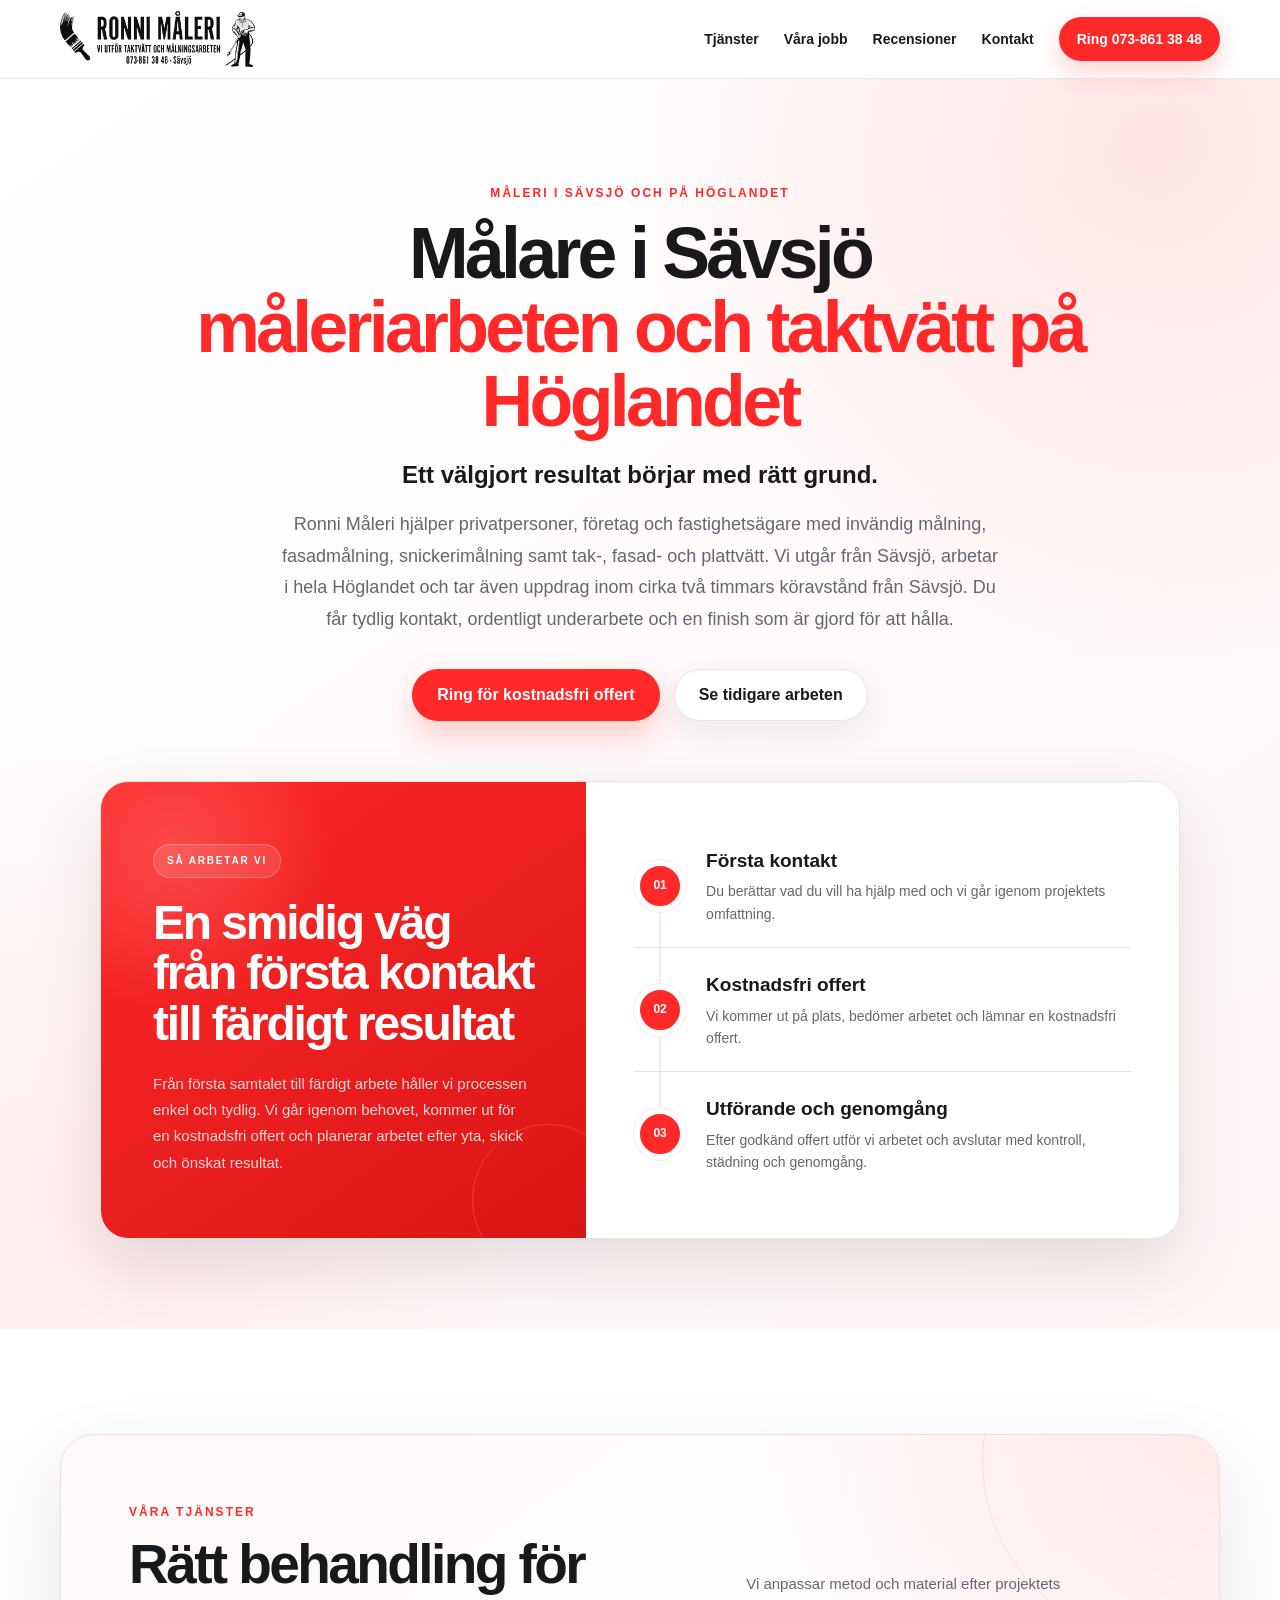
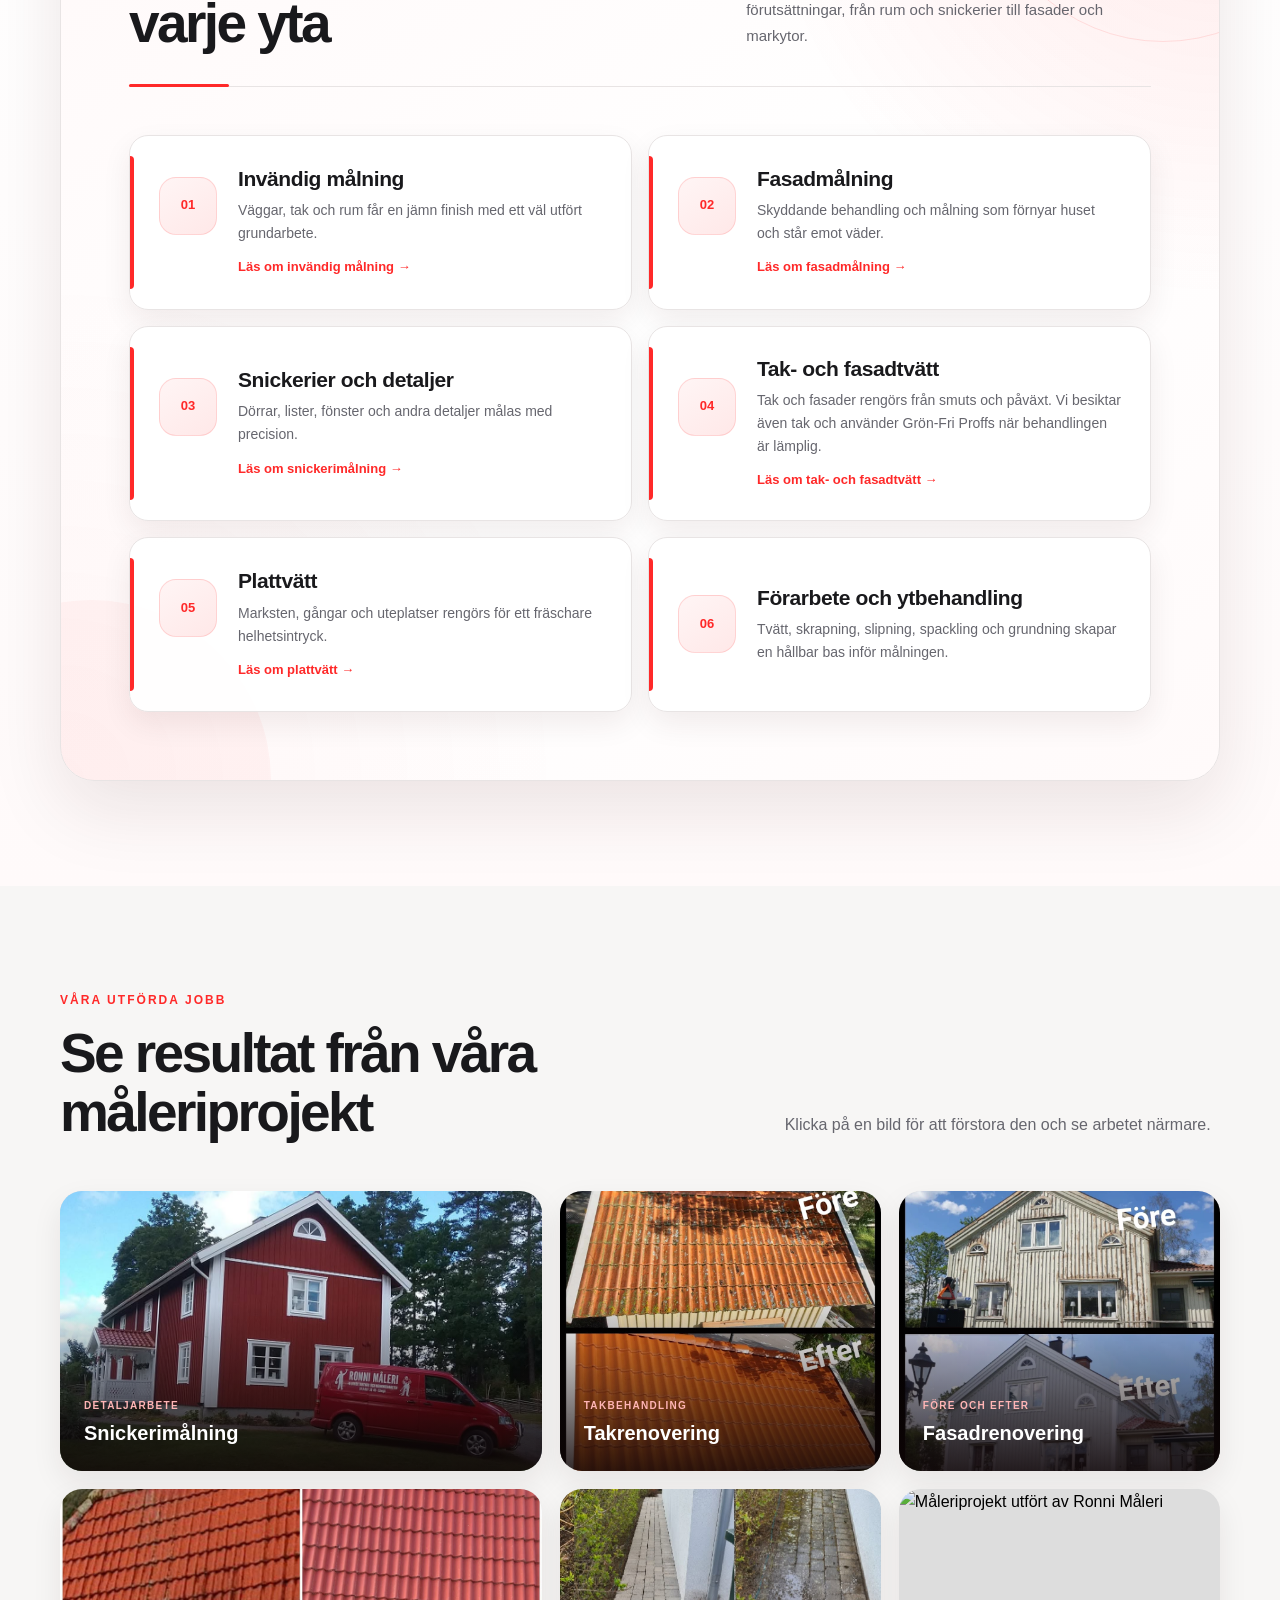
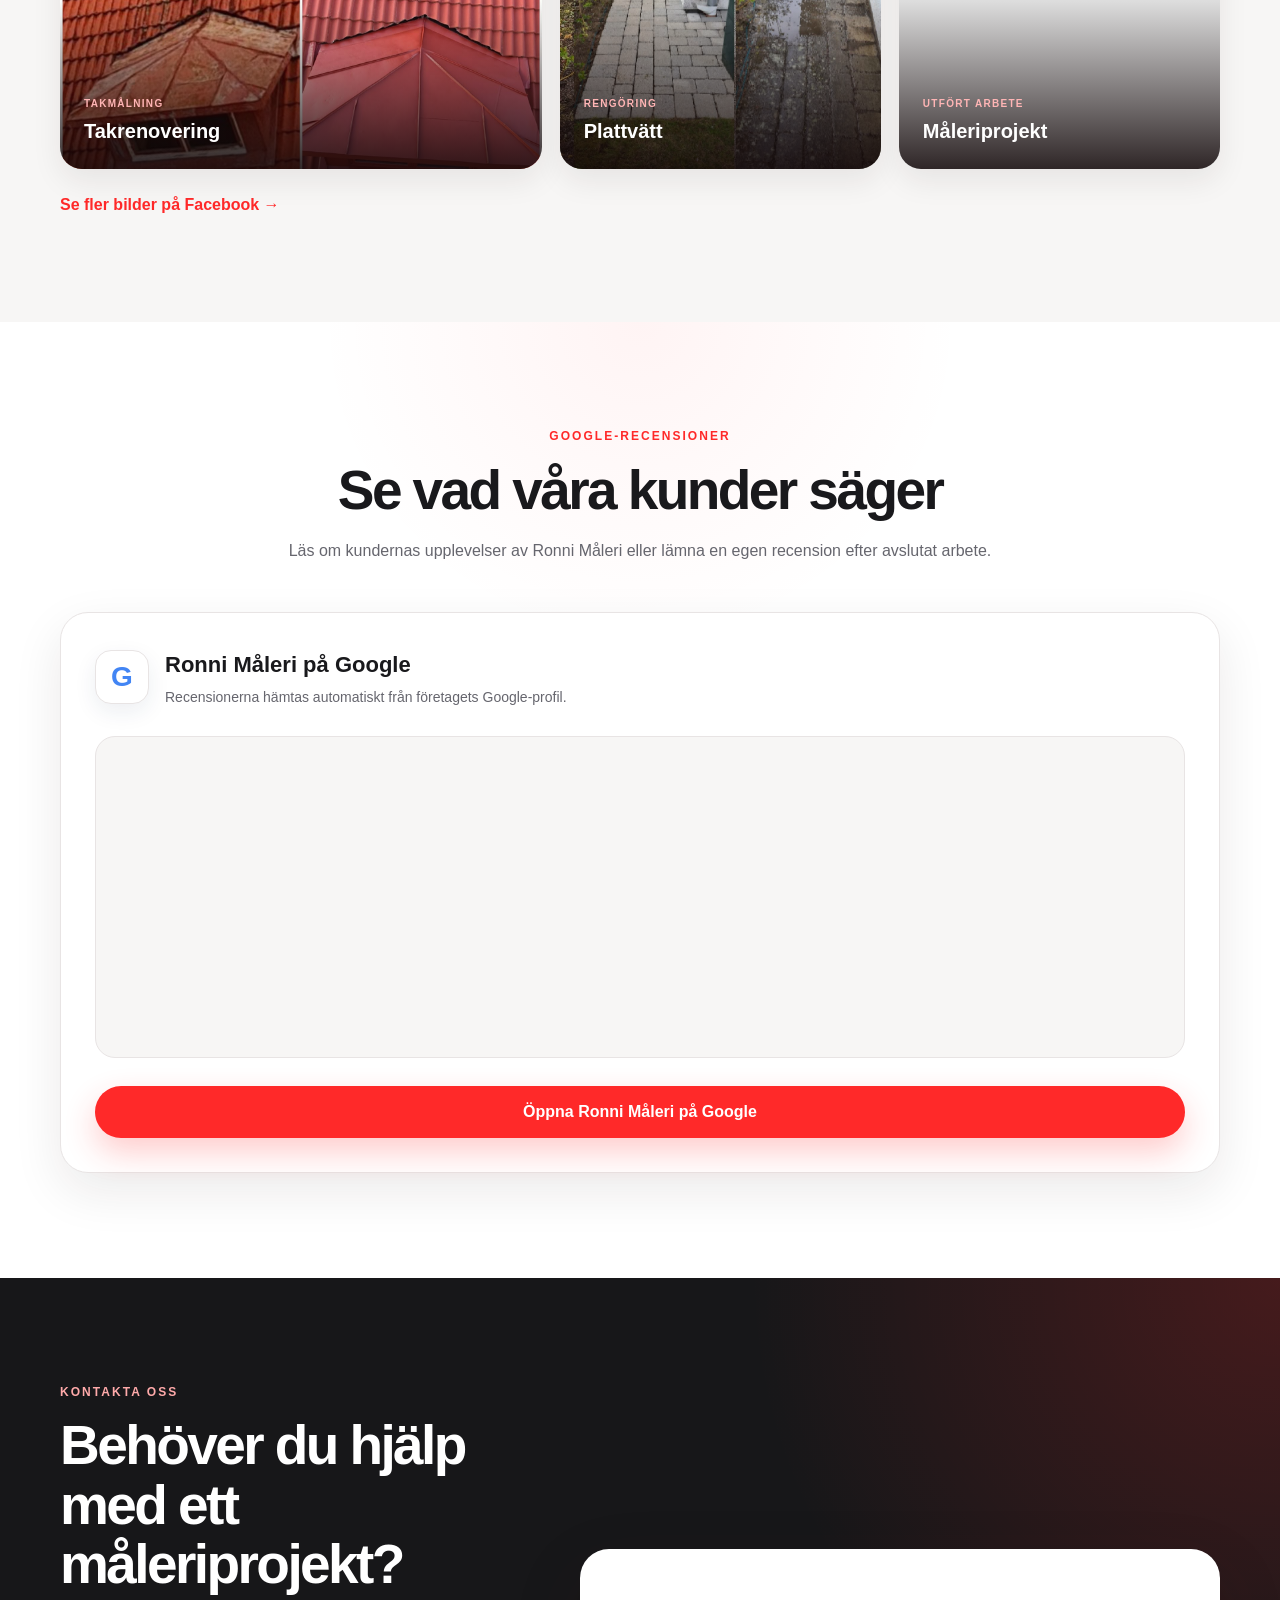
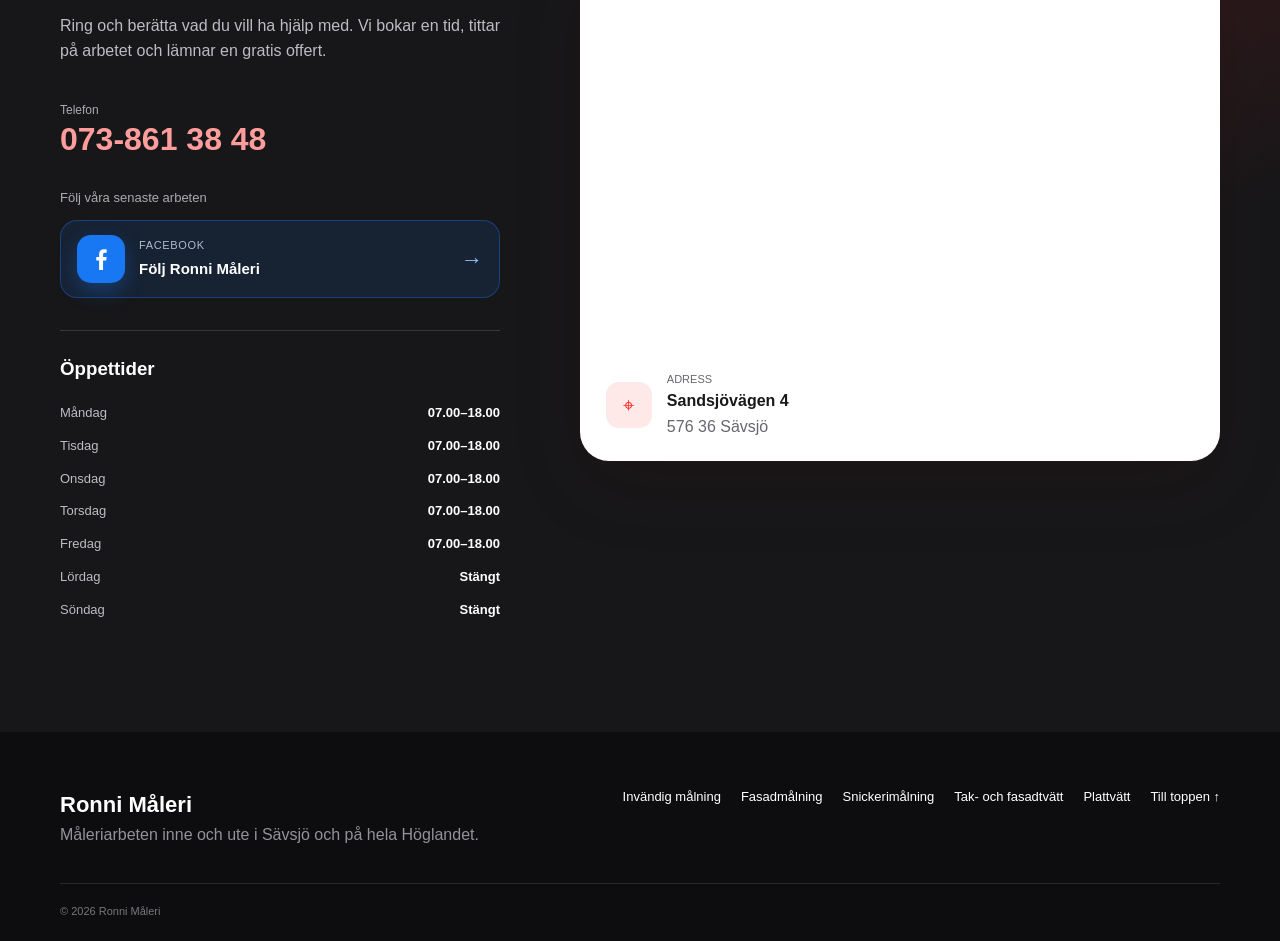
==== commit 0d978d5b: "Update index.html" ====
--- a/index.html
+++ b/index.html
@@ -78,7 +78,7 @@
 
           <h1 class="seo-heading">
             Målare i Sävsjö<br>
-            <span>Måleriarbeten och taktvätt på Höglandet</span>
+            <span>måleriarbeten och taktvätt på Höglandet</span>
           </h1>
 
           <p class="hero-slogan">Ett välgjort resultat börjar med rätt grund.</p>
@@ -176,7 +176,7 @@
         </div>
 
         <div class="gallery">
-          <button class="gallery-item large" type="button" data-image="bilder/snickaree.jpg" data-title="Snickerimålning">
+          <button class="gallery-item" type="button" data-image="bilder/snickaree.jpg" data-title="Snickerimålning">
             <img src="bilder/snickaree.jpg" alt="Snickerimålning utförd av Ronni Måleri">
             <span><small>Detaljarbete</small>Snickerimålning</span>
           </button>
@@ -195,6 +195,11 @@
           <button class="gallery-item" type="button" data-image="bilder/golv.jpg" data-title="Plattvätt">
             <img src="bilder/golv.jpg" alt="Plattvätt utförd av Ronni Måleri">
             <span><small>Rengöring</small>Plattvätt</span>
+          </button>
+          <!-- Sjätte projektbilden: lägg filen bilder/jobb6.jpg i repot -->
+          <button class="gallery-item" type="button" data-image="bilder/jobb6.jpg" data-title="Måleriprojekt">
+            <img src="bilder/jobb6.jpg" alt="Måleriprojekt utfört av Ronni Måleri">
+            <span><small>Utfört arbete</small>Måleriprojekt</span>
           </button>
         </div>
 
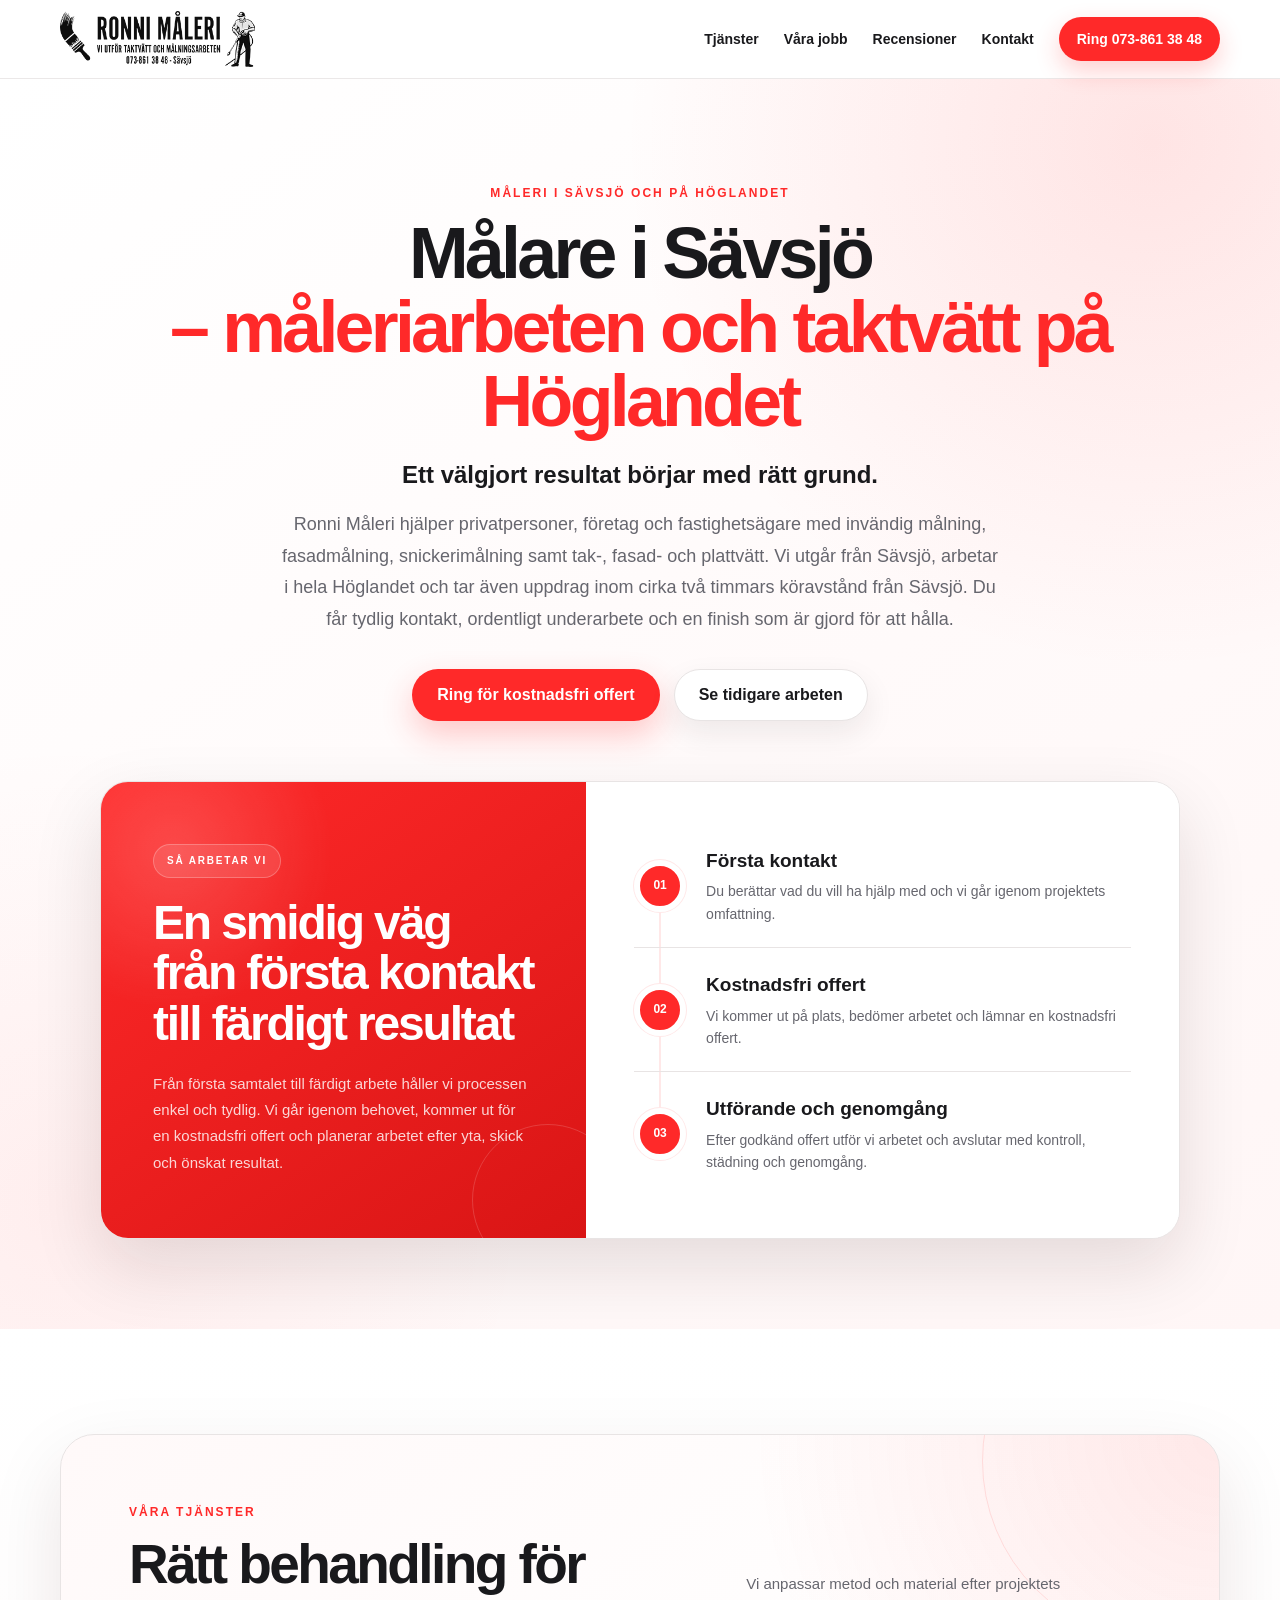
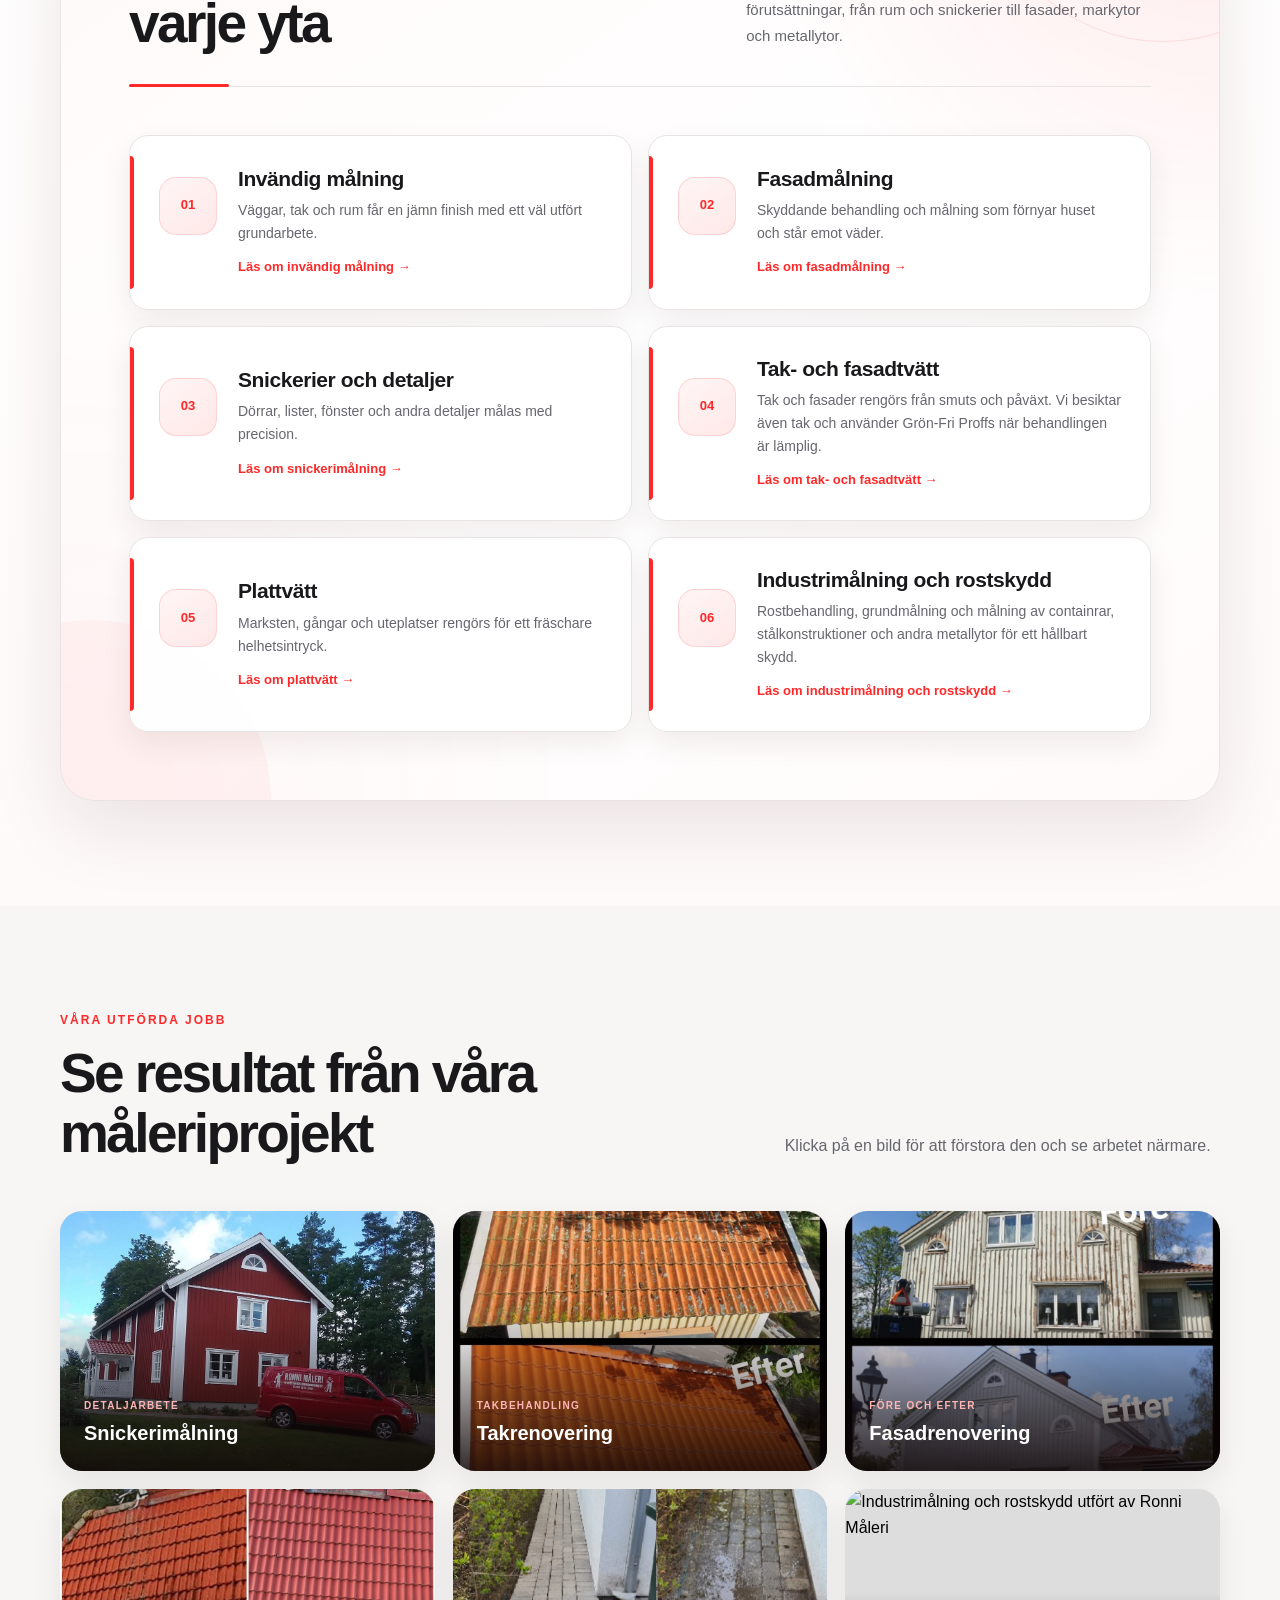
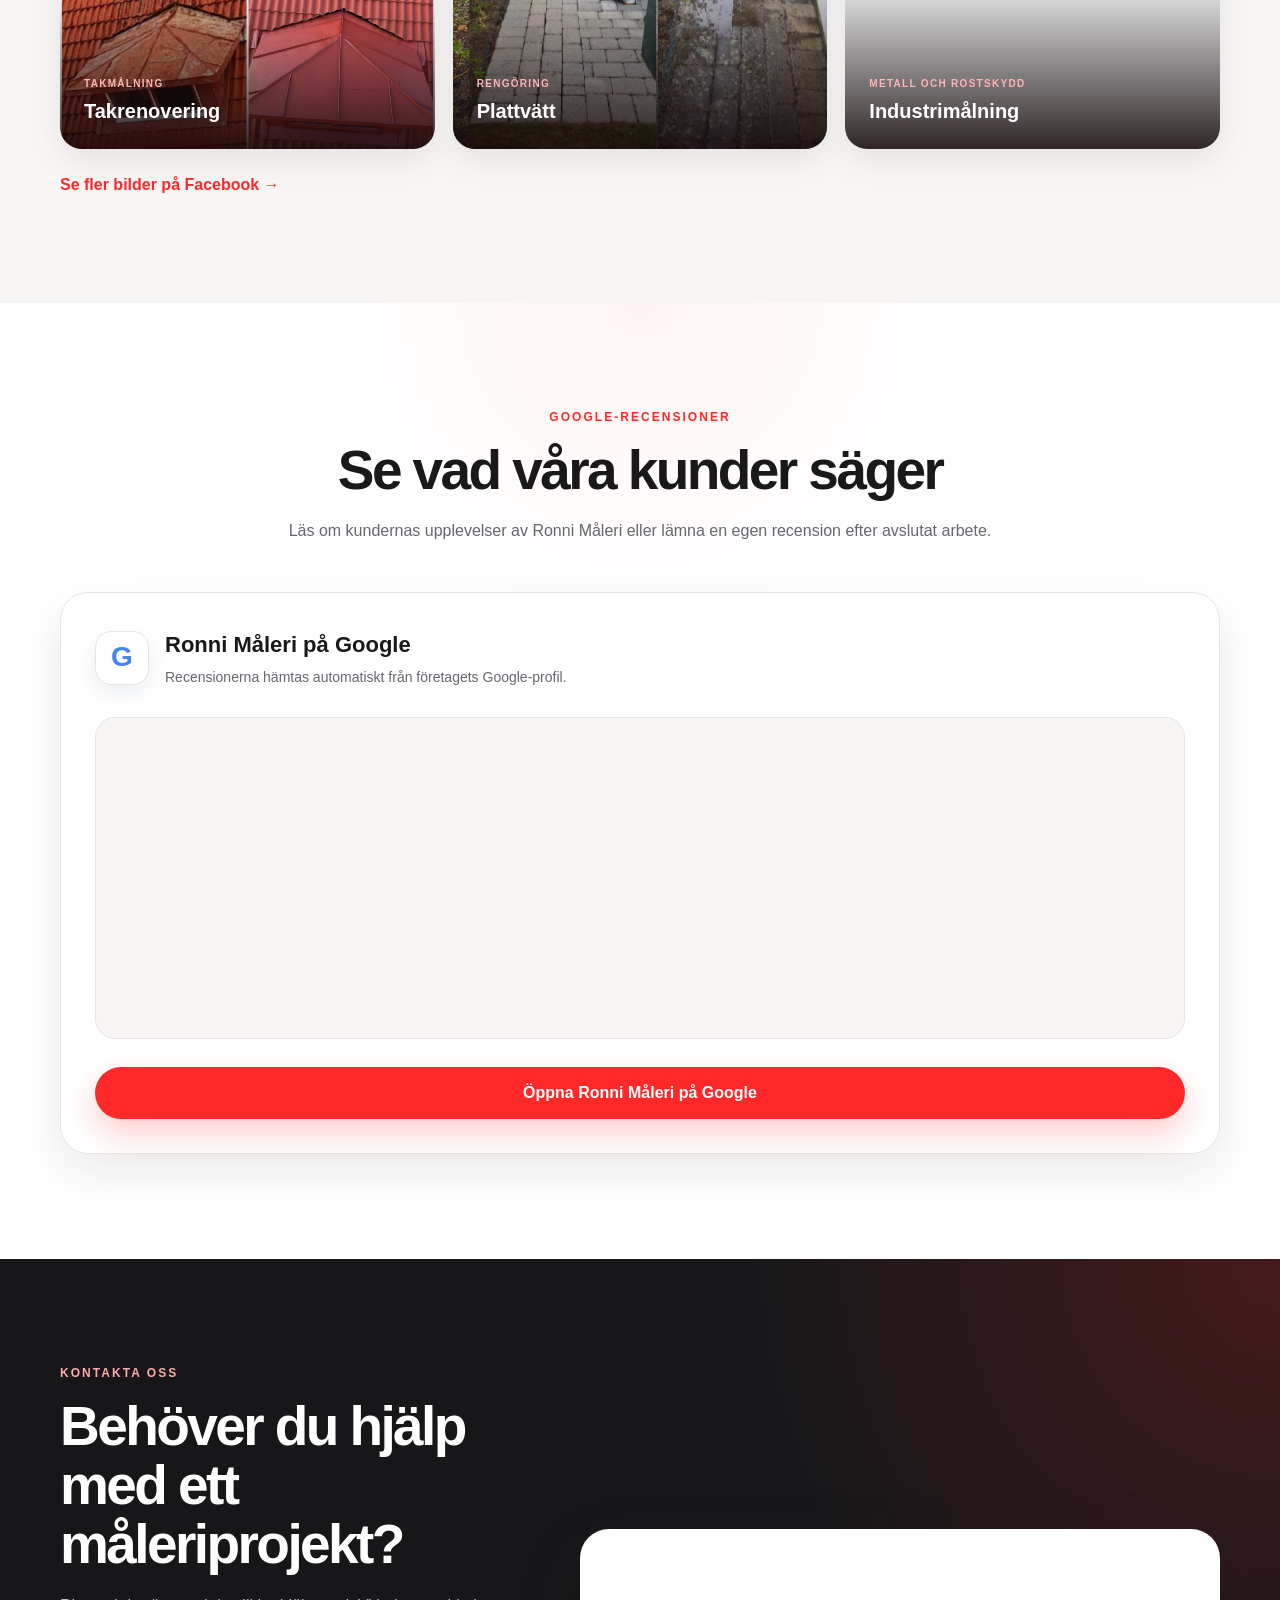
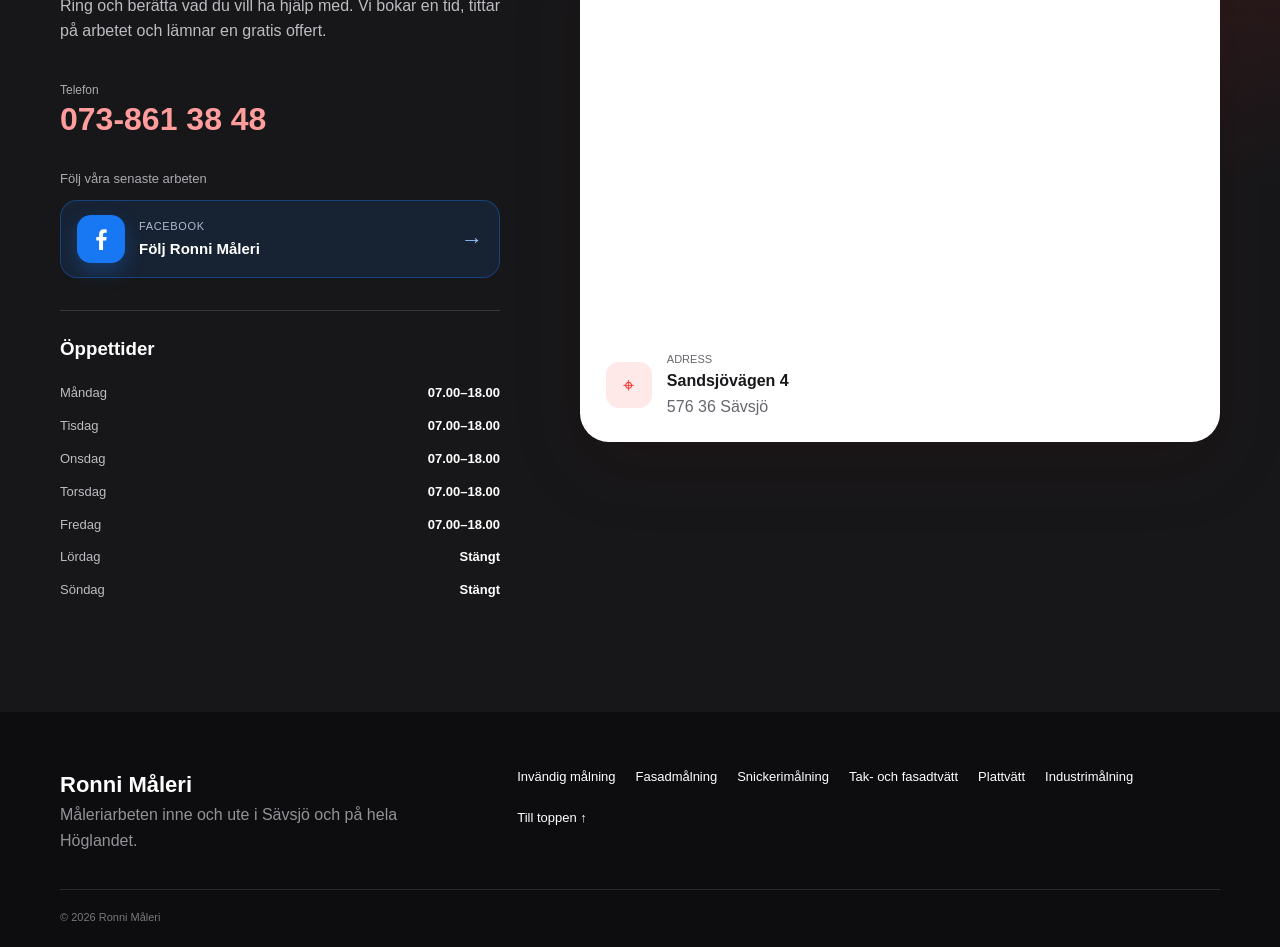
==== commit 07e98cd5: "Update index.html" ====
--- a/index.html
+++ b/index.html
@@ -78,7 +78,7 @@
 
           <h1 class="seo-heading">
             Målare i Sävsjö<br>
-            <span>måleriarbeten och taktvätt på Höglandet</span>
+            <span>– måleriarbeten och taktvätt på Höglandet</span>
           </h1>
 
           <p class="hero-slogan">Ett välgjort resultat börjar med rätt grund.</p>
@@ -120,7 +120,7 @@
             <p class="overline">Våra tjänster</p>
             <h2>Rätt behandling för varje yta</h2>
           </div>
-          <p>Vi anpassar metod och material efter projektets förutsättningar, från rum och snickerier till fasader och markytor.</p>
+          <p>Vi anpassar metod och material efter projektets förutsättningar, från rum och snickerier till fasader, markytor och metallytor.</p>
         </div>
 
         <div class="service-grid">
@@ -159,11 +159,12 @@
             <span class="service-more">Läs om plattvätt →</span>
           </a>
 
-          <article class="service-card">
+          <a class="service-card" href="/industrimalning-rostskydd/">
             <span class="number">06</span>
-            <h3>Förarbete och ytbehandling</h3>
-            <p>Tvätt, skrapning, slipning, spackling och grundning skapar en hållbar bas inför målningen.</p>
-          </article>
+            <h3>Industrimålning och rostskydd</h3>
+            <p>Rostbehandling, grundmålning och målning av containrar, stålkonstruktioner och andra metallytor för ett hållbart skydd.</p>
+            <span class="service-more">Läs om industrimålning och rostskydd →</span>
+          </a>
         </div>
       </div>
     </section>
@@ -196,10 +197,9 @@
             <img src="bilder/golv.jpg" alt="Plattvätt utförd av Ronni Måleri">
             <span><small>Rengöring</small>Plattvätt</span>
           </button>
-          <!-- Sjätte projektbilden: lägg filen bilder/jobb6.jpg i repot -->
-          <button class="gallery-item" type="button" data-image="bilder/jobb6.jpg" data-title="Måleriprojekt">
-            <img src="bilder/jobb6.jpg" alt="Måleriprojekt utfört av Ronni Måleri">
-            <span><small>Utfört arbete</small>Måleriprojekt</span>
+          <button class="gallery-item" type="button" data-image="bilder/jobb6.jpg" data-title="Industrimålning och rostskydd">
+            <img src="bilder/jobb6.jpg" alt="Industrimålning och rostskydd utfört av Ronni Måleri">
+            <span><small>Metall och rostskydd</small>Industrimålning</span>
           </button>
         </div>
 
@@ -282,6 +282,7 @@
         <a href="/snickerimalning/">Snickerimålning</a>
         <a href="/tak-fasadtvatt/">Tak- och fasadtvätt</a>
         <a href="/plattvatt/">Plattvätt</a>
+        <a href="/industrimalning-rostskydd/">Industrimålning</a>
         <a href="#start">Till toppen ↑</a>
       </div>
     </div>
--- a/styles.css
+++ b/styles.css
@@ -847,8 +847,8 @@
 
 .gallery {
   display: grid;
-  grid-template-columns: 1.2fr 0.8fr 0.8fr;
-  grid-template-rows: repeat(2, 280px);
+  grid-template-columns: repeat(3, minmax(0, 1fr));
+  grid-auto-rows: 260px;
   gap: 18px;
 }
 
@@ -863,9 +863,6 @@
   box-shadow: var(--shadow-small);
 }
 
-.gallery-item.large {
-  grid-row: 1 / span 2;
-}
 
 .gallery-item::after {
   content: "";
@@ -1427,12 +1424,7 @@
 
   .gallery {
     grid-template-columns: repeat(2, minmax(0, 1fr));
-    grid-template-rows: 390px 240px 240px;
-  }
-
-  .gallery-item.large {
-    grid-column: 1 / span 2;
-    grid-row: auto;
+    grid-auto-rows: 240px;
   }
 
   .contact-grid {
@@ -1553,11 +1545,7 @@
 
   .gallery {
     grid-template-columns: 1fr;
-    grid-template-rows: repeat(5, 280px);
-  }
-
-  .gallery-item.large {
-    grid-column: auto;
+    grid-auto-rows: 280px;
   }
 
   .social-card {
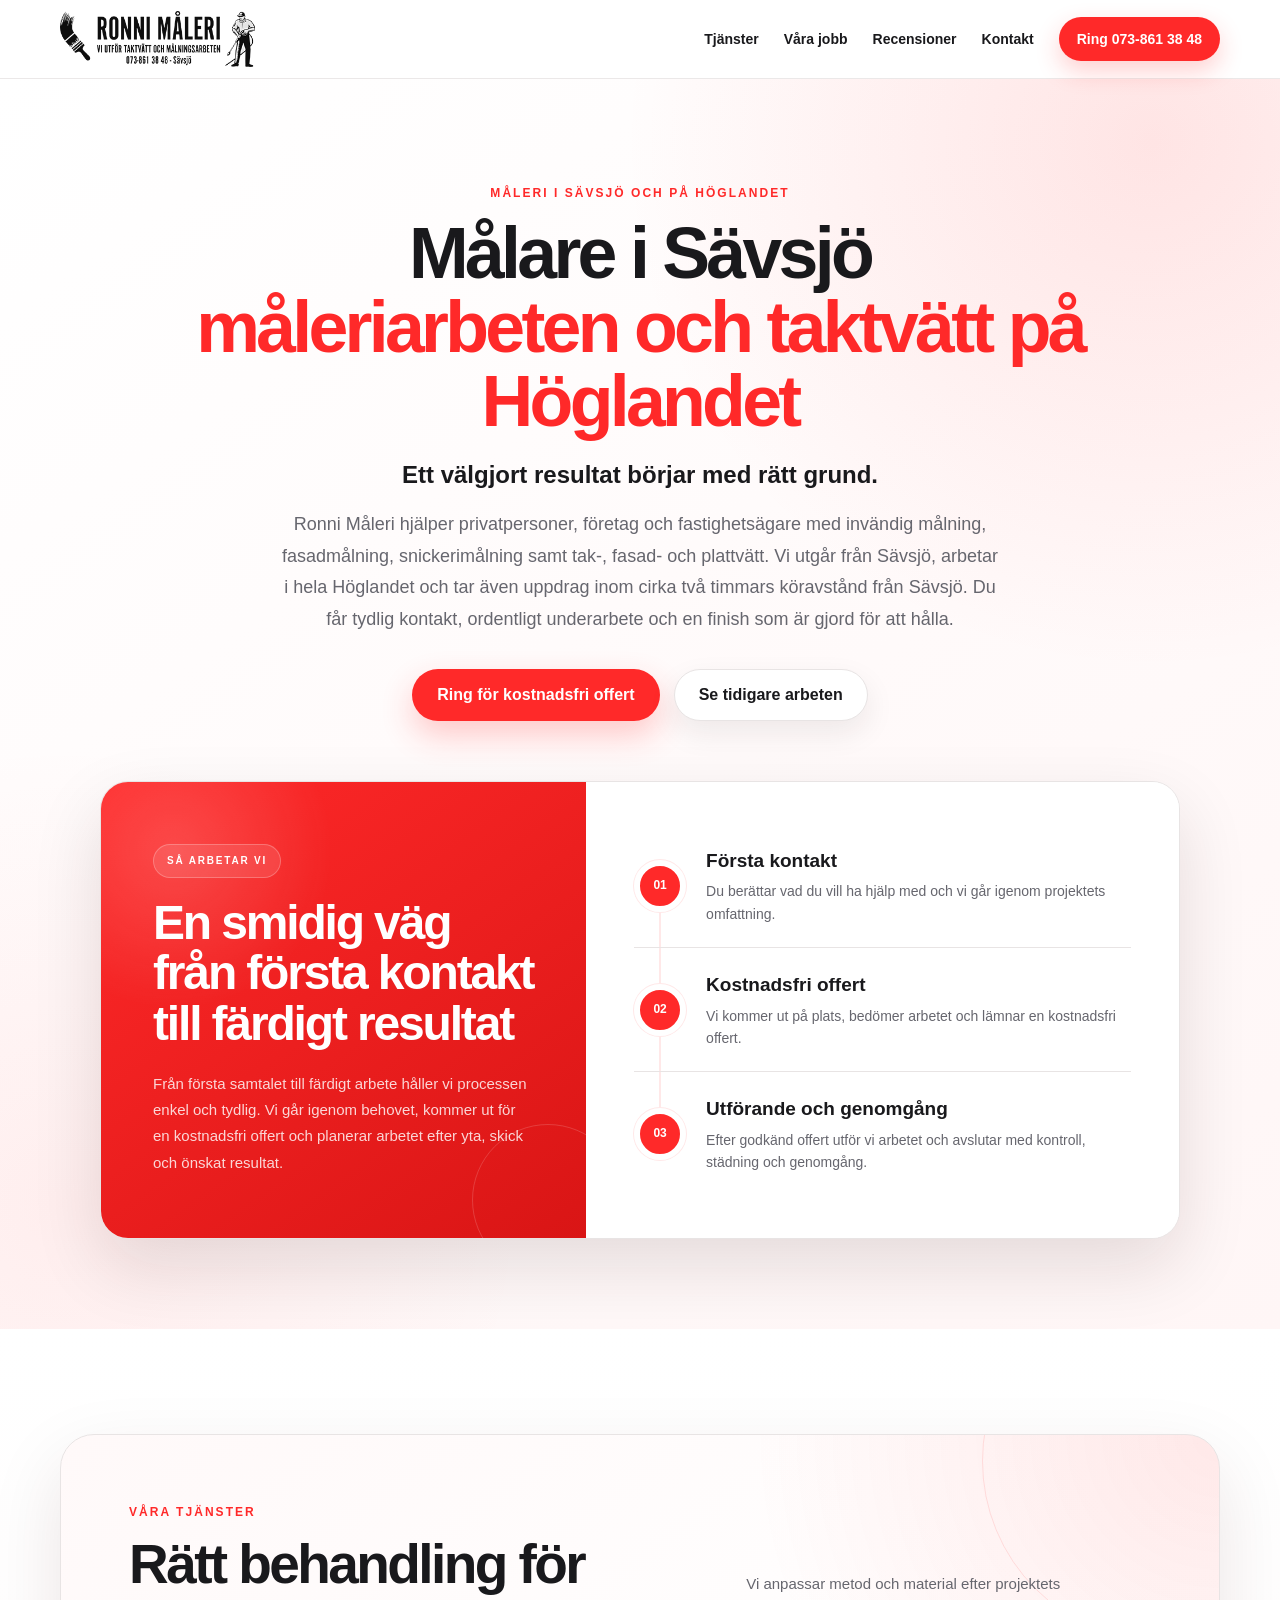
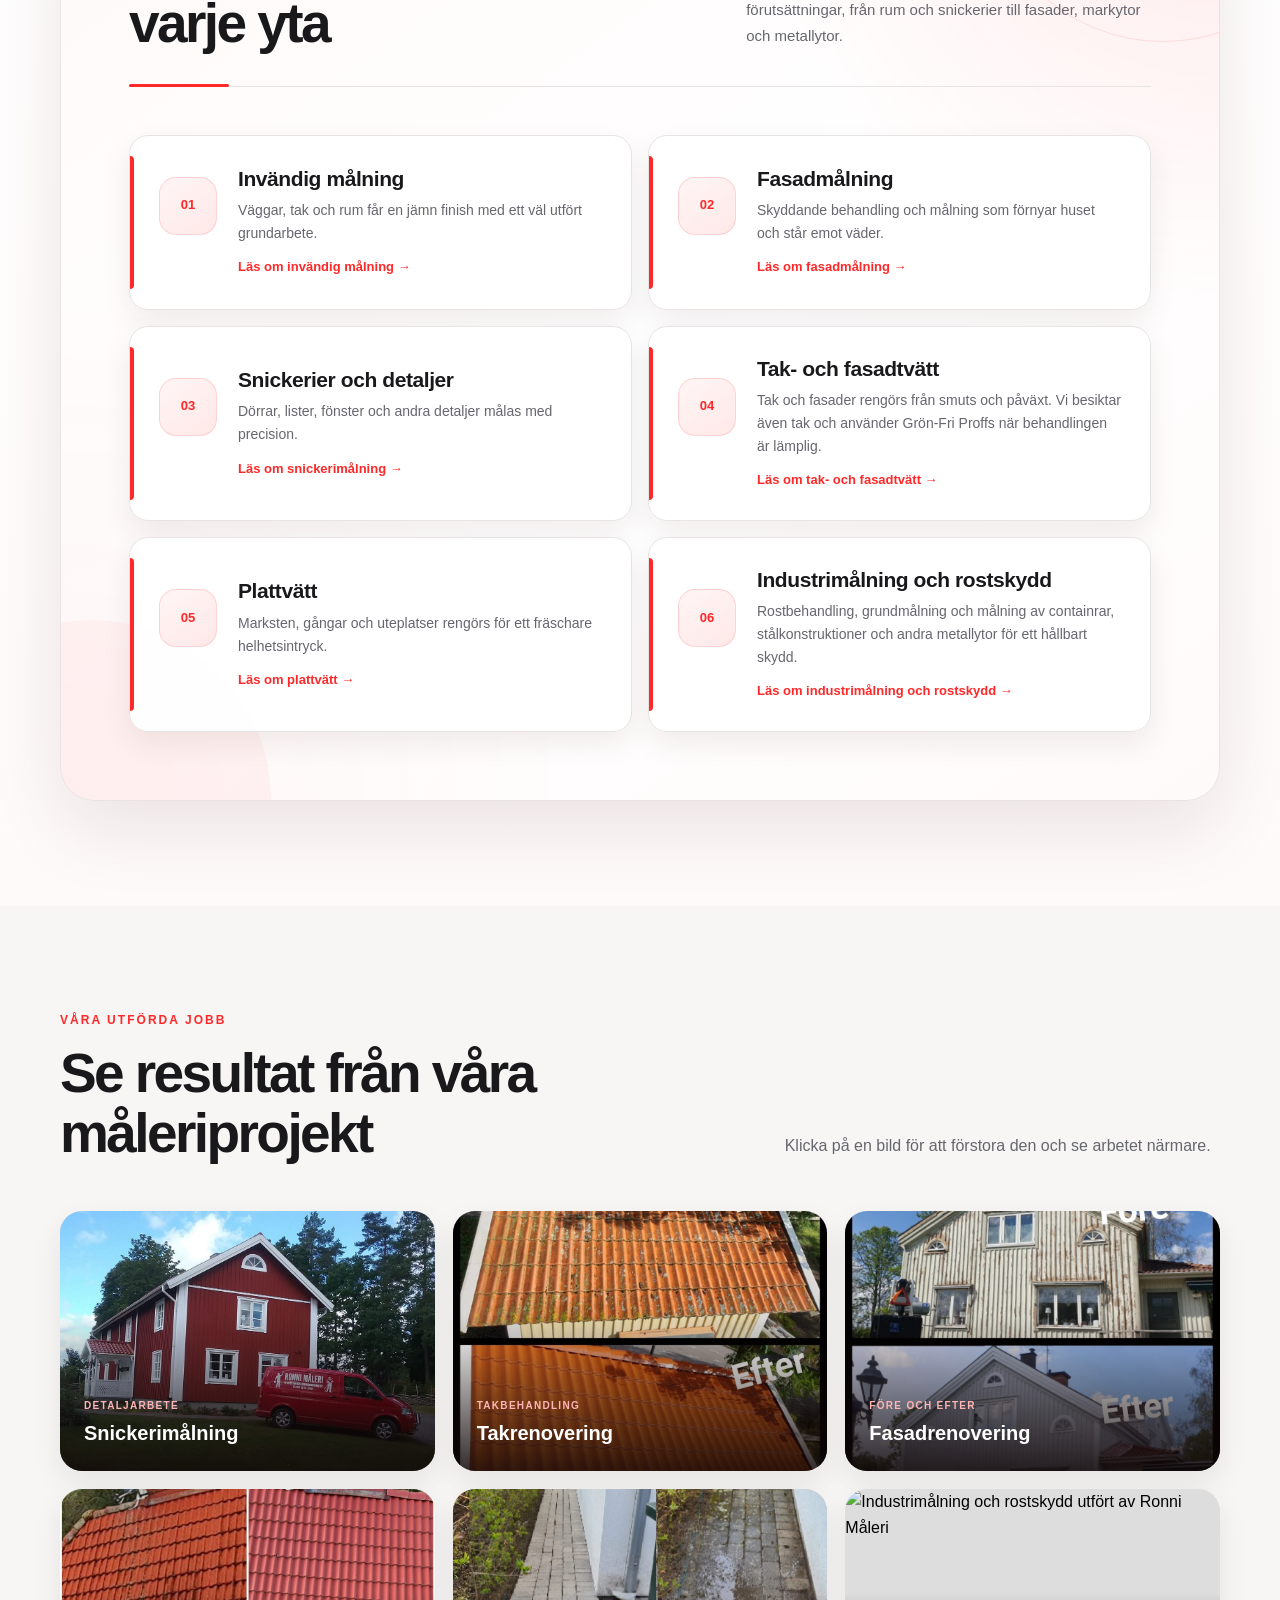
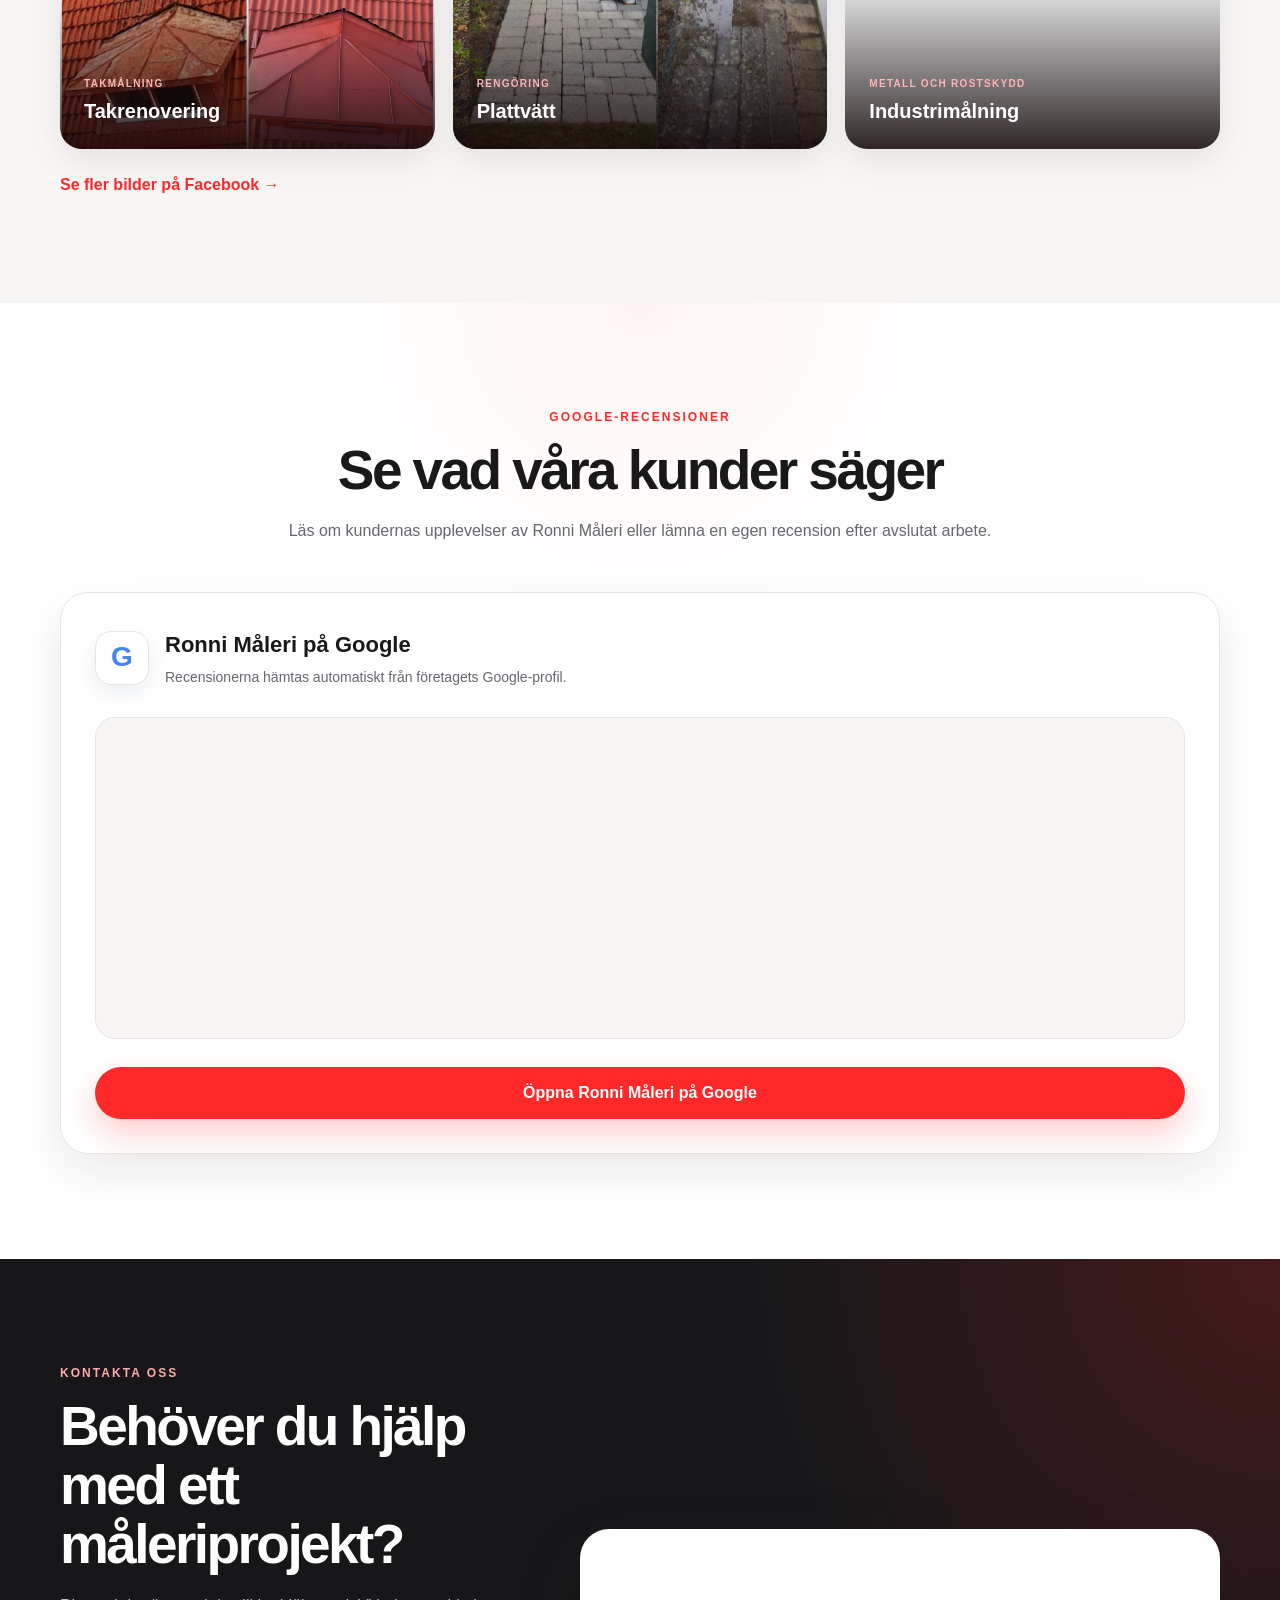
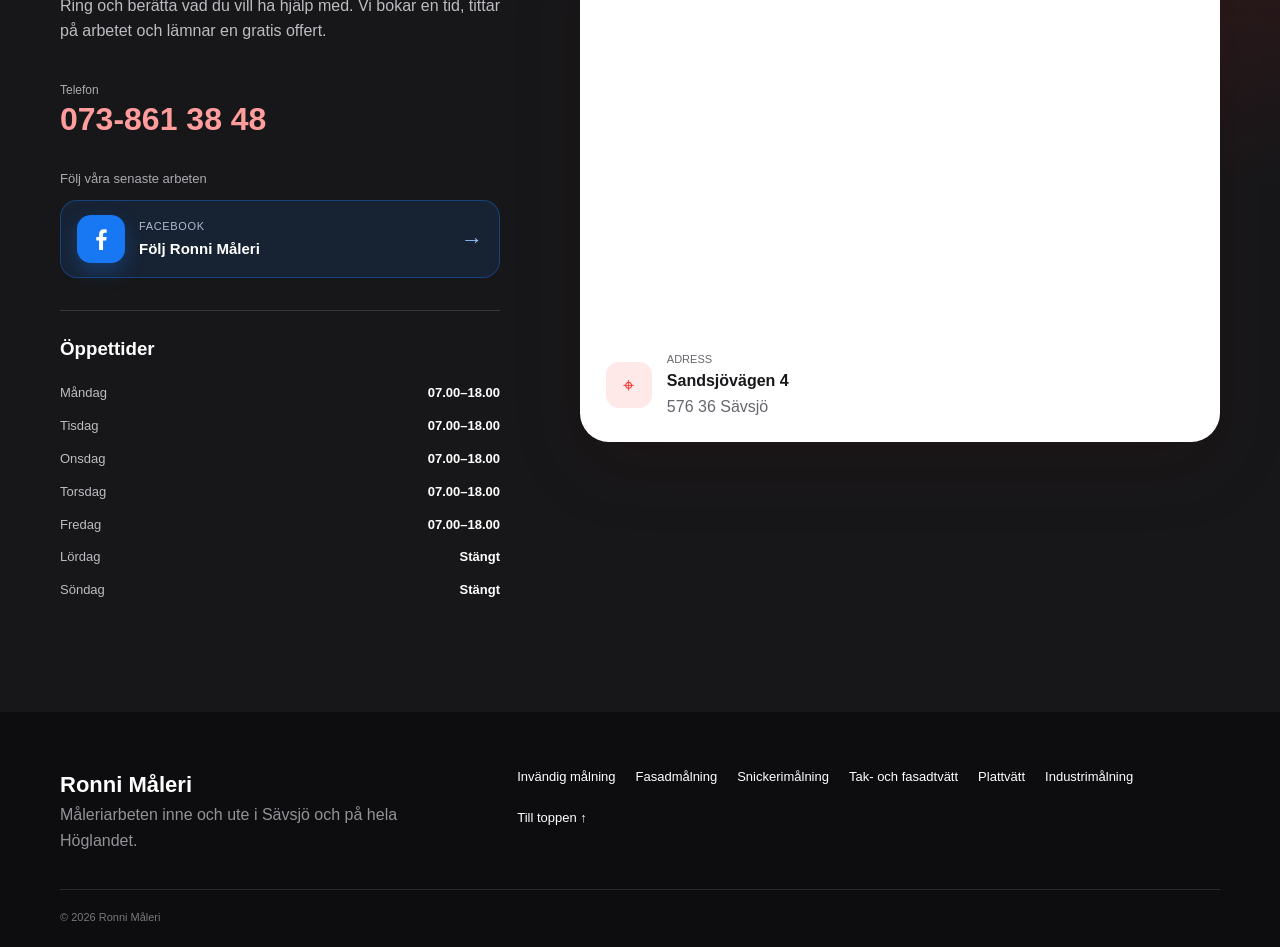
==== commit 878fe4f8: "Update index.html" ====
--- a/index.html
+++ b/index.html
@@ -78,7 +78,7 @@
 
           <h1 class="seo-heading">
             Målare i Sävsjö<br>
-            <span>– måleriarbeten och taktvätt på Höglandet</span>
+            <span>måleriarbeten och taktvätt på Höglandet</span>
           </h1>
 
           <p class="hero-slogan">Ett välgjort resultat börjar med rätt grund.</p>
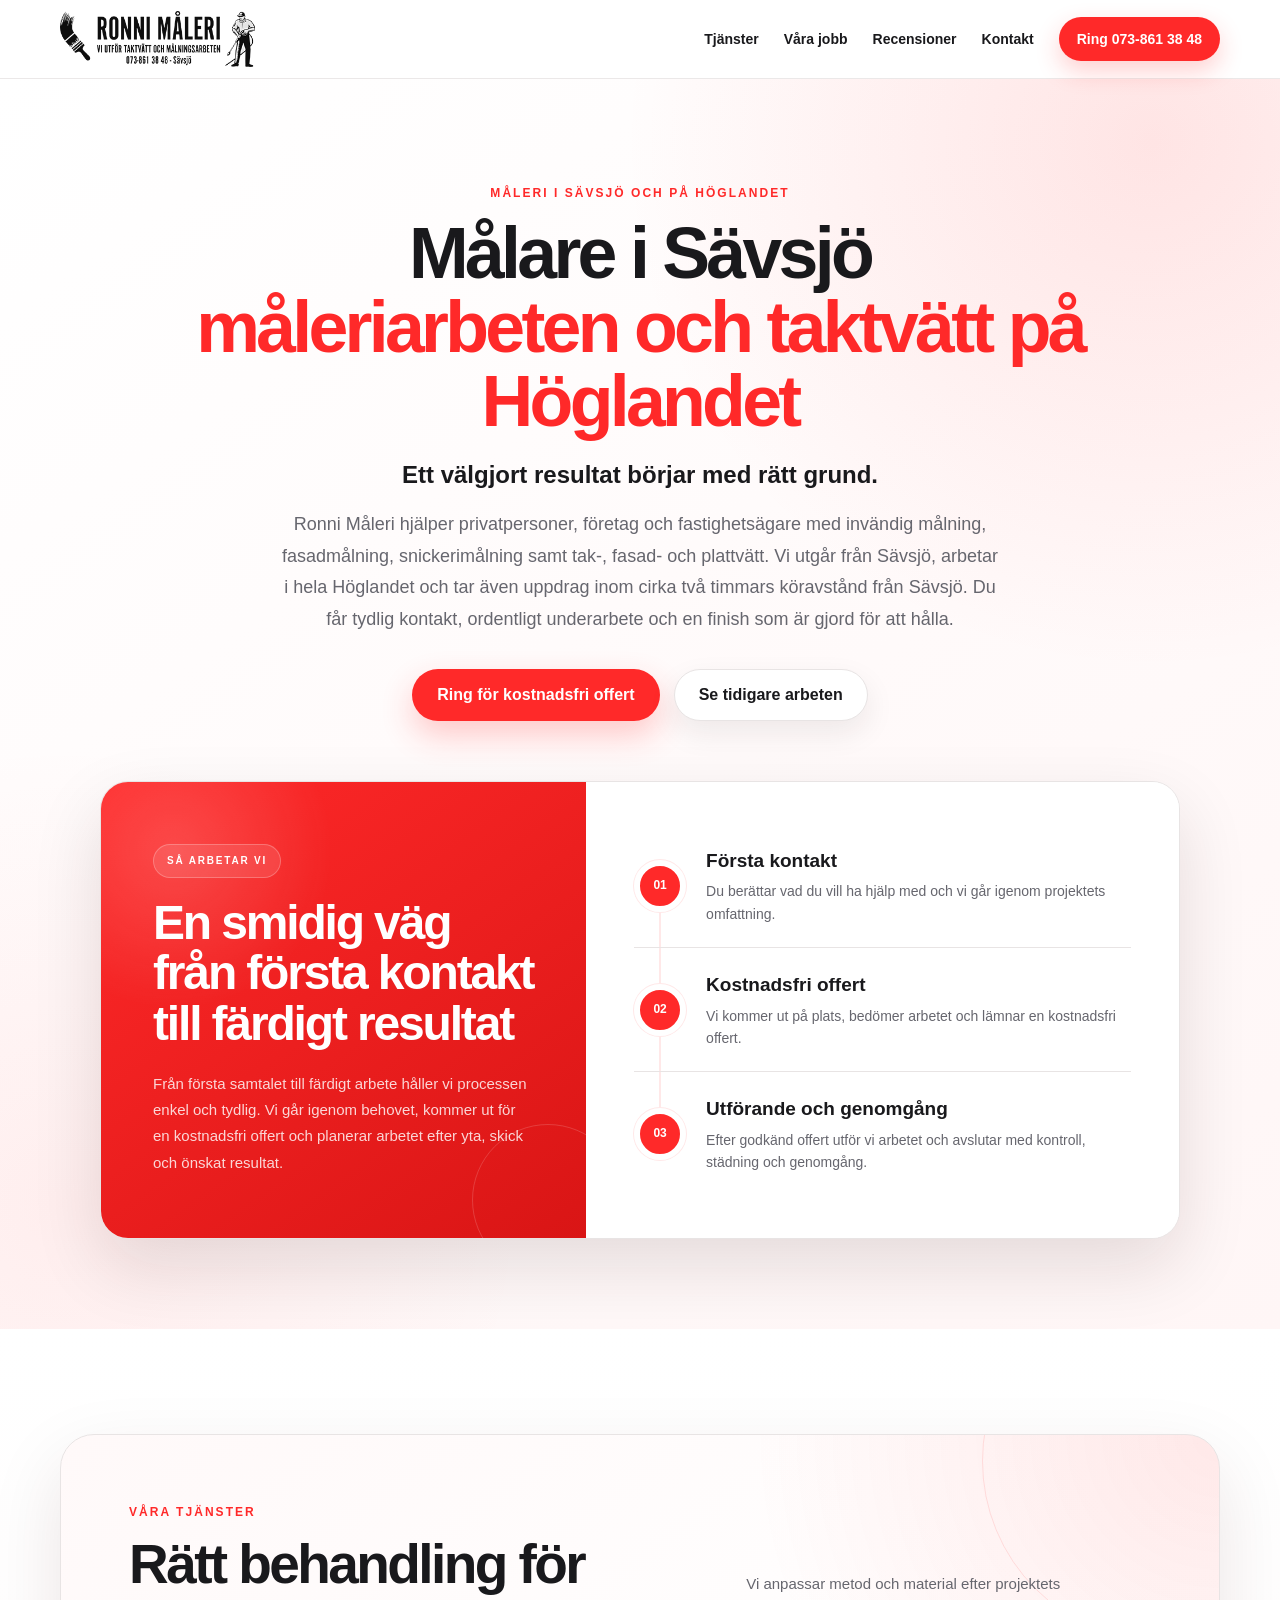
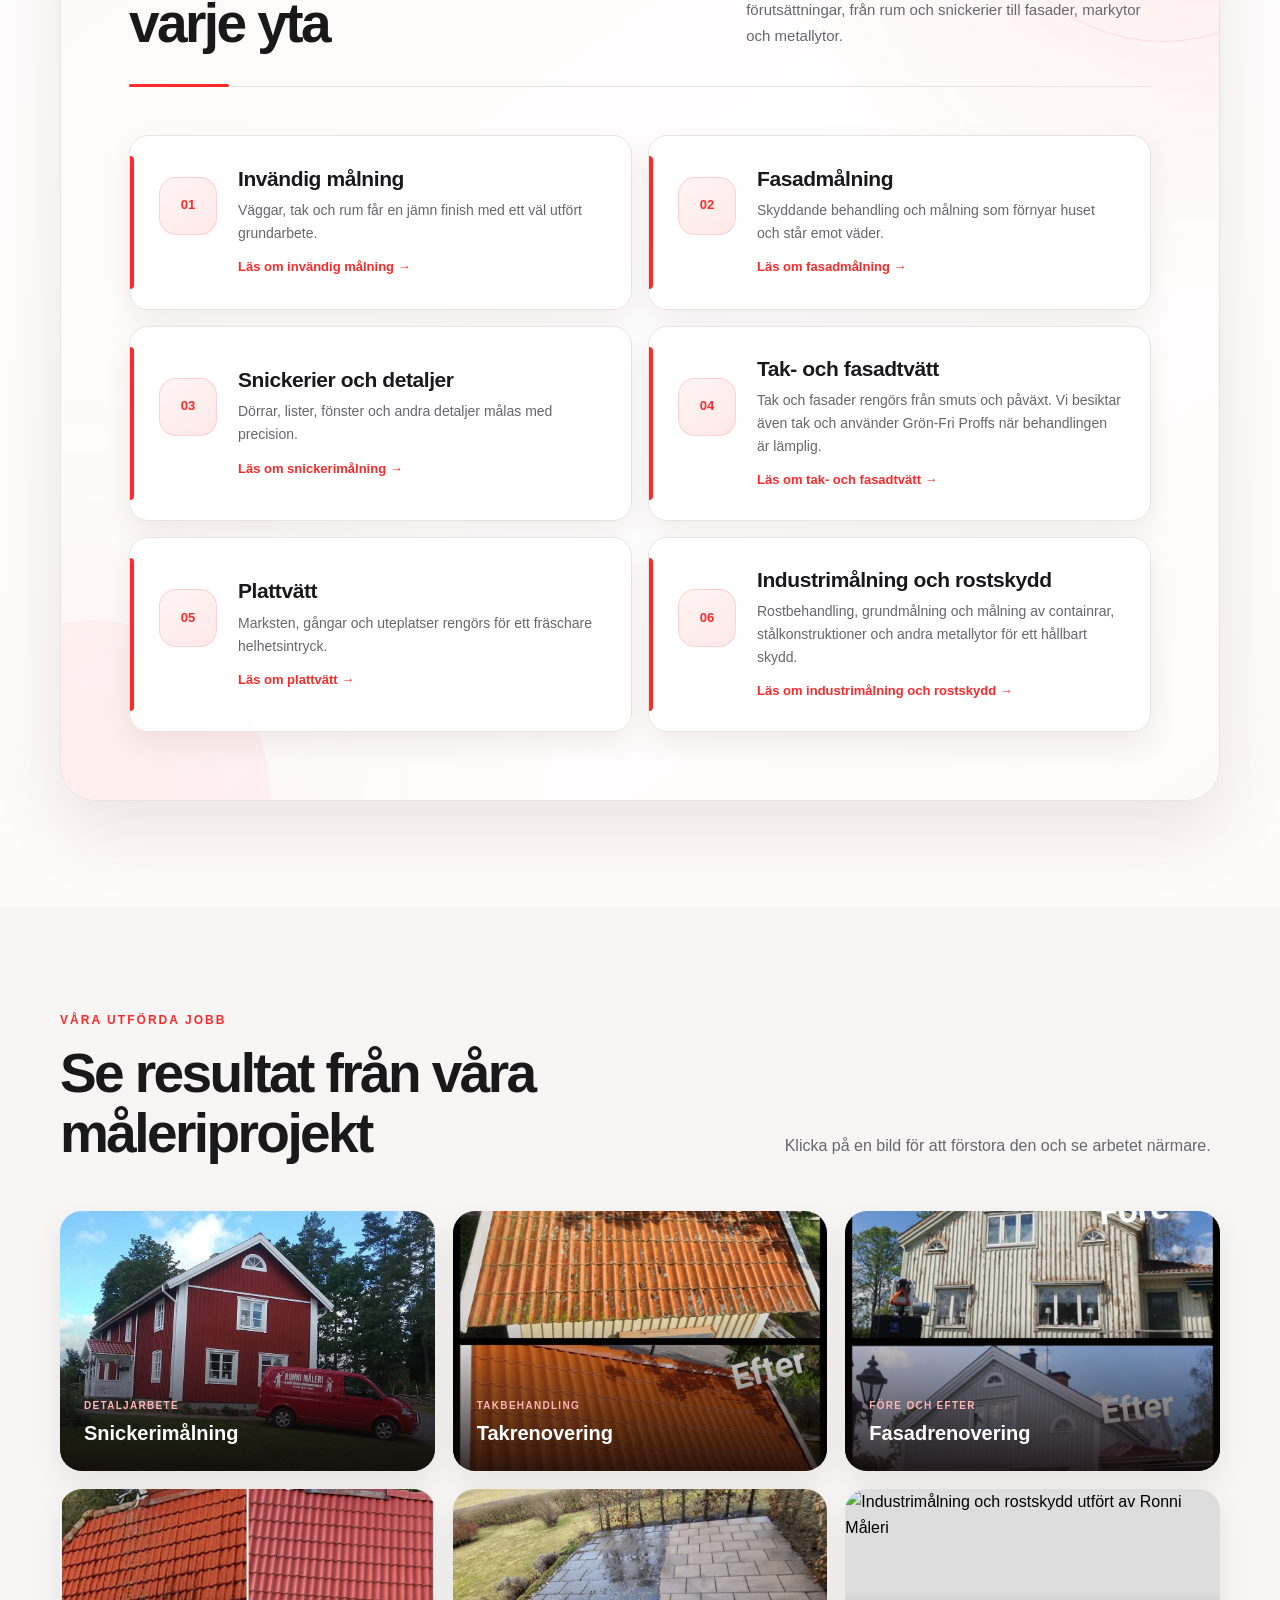
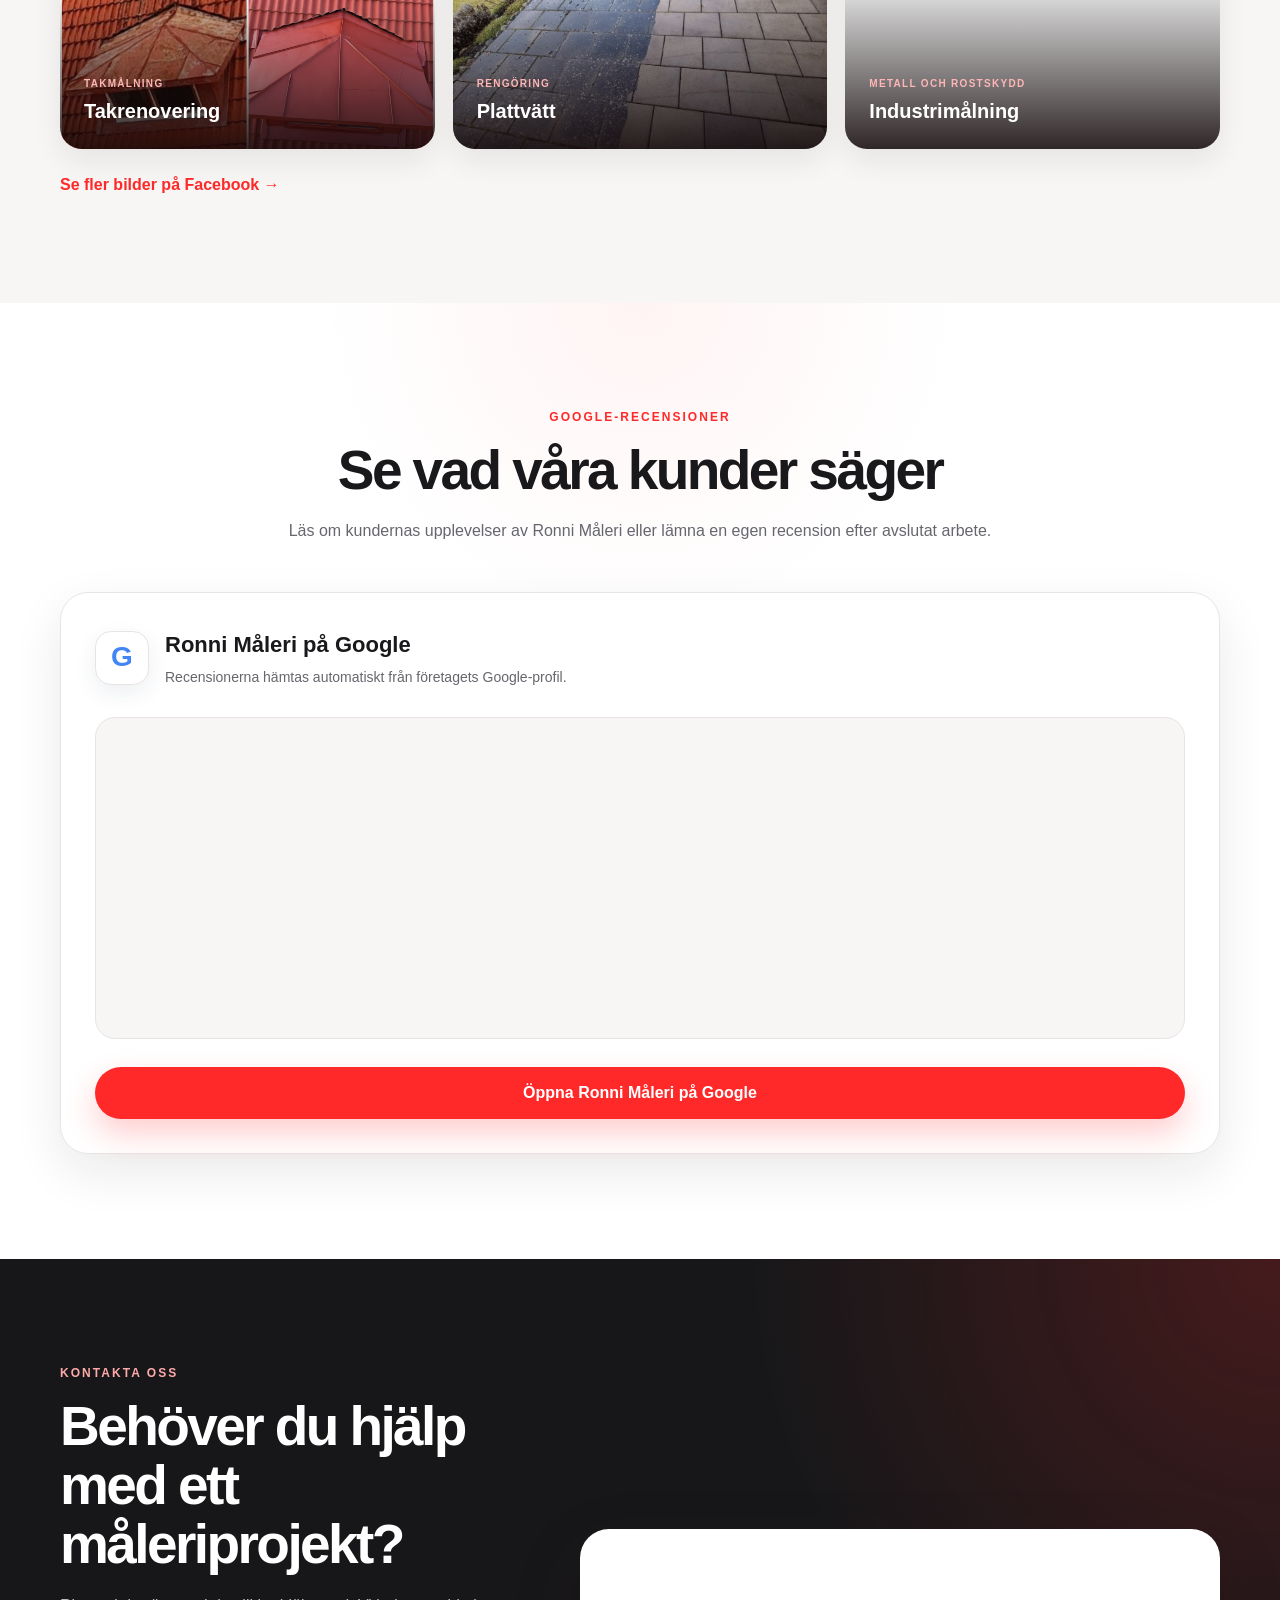
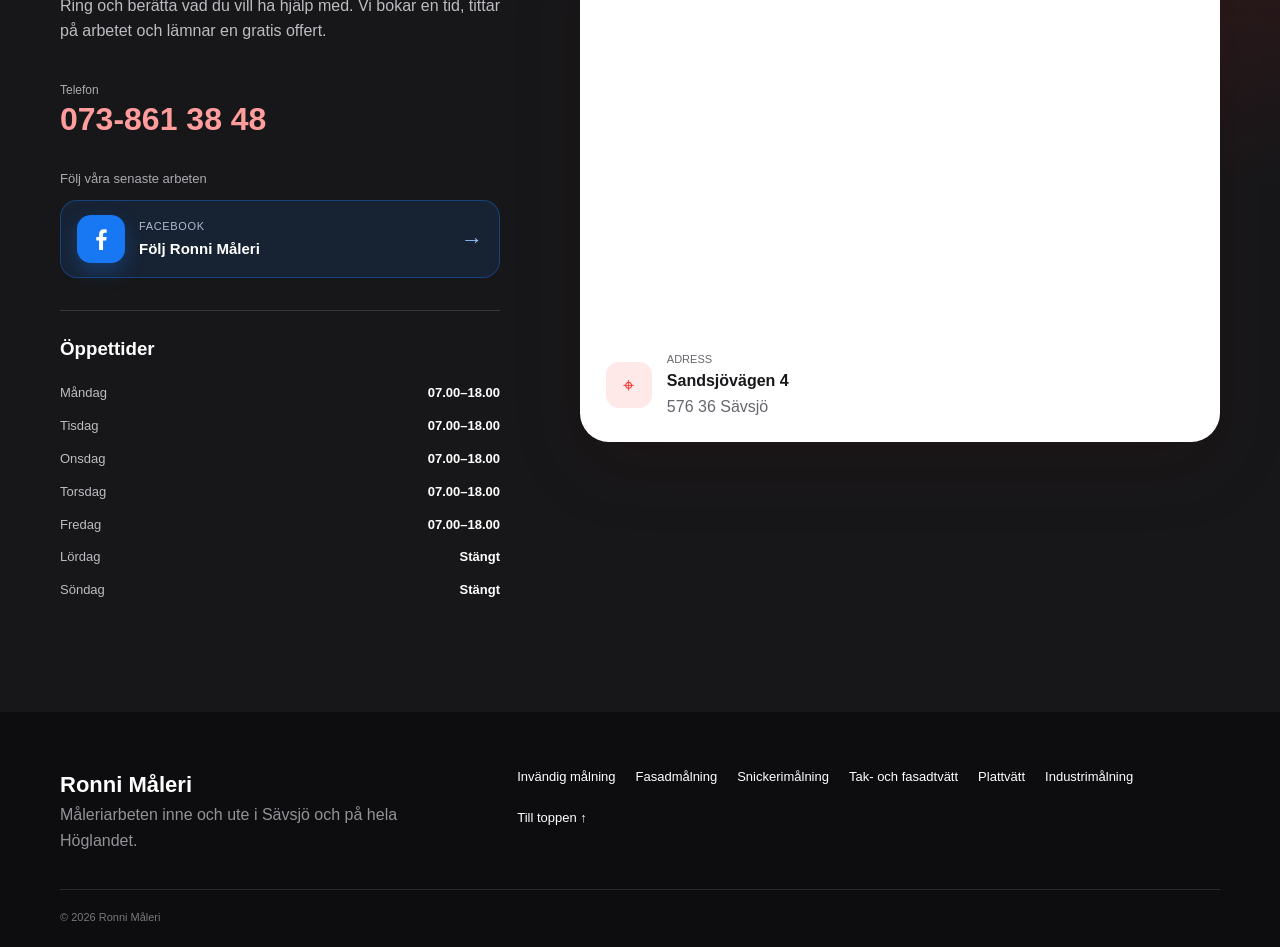
==== commit 4d0f555d: "Update index.html" ====
--- a/index.html
+++ b/index.html
@@ -197,8 +197,8 @@
             <img src="bilder/golv.jpg" alt="Plattvätt utförd av Ronni Måleri">
             <span><small>Rengöring</small>Plattvätt</span>
           </button>
-          <button class="gallery-item" type="button" data-image="bilder/jobb6.jpg" data-title="Industrimålning och rostskydd">
-            <img src="bilder/jobb6.jpg" alt="Industrimålning och rostskydd utfört av Ronni Måleri">
+          <button class="gallery-item" type="button" data-image="bilder/metal.jpg" data-title="Industrimålning och rostskydd">
+            <img src="bilder/metal.jpg" alt="Industrimålning och rostskydd utfört av Ronni Måleri">
             <span><small>Metall och rostskydd</small>Industrimålning</span>
           </button>
         </div>
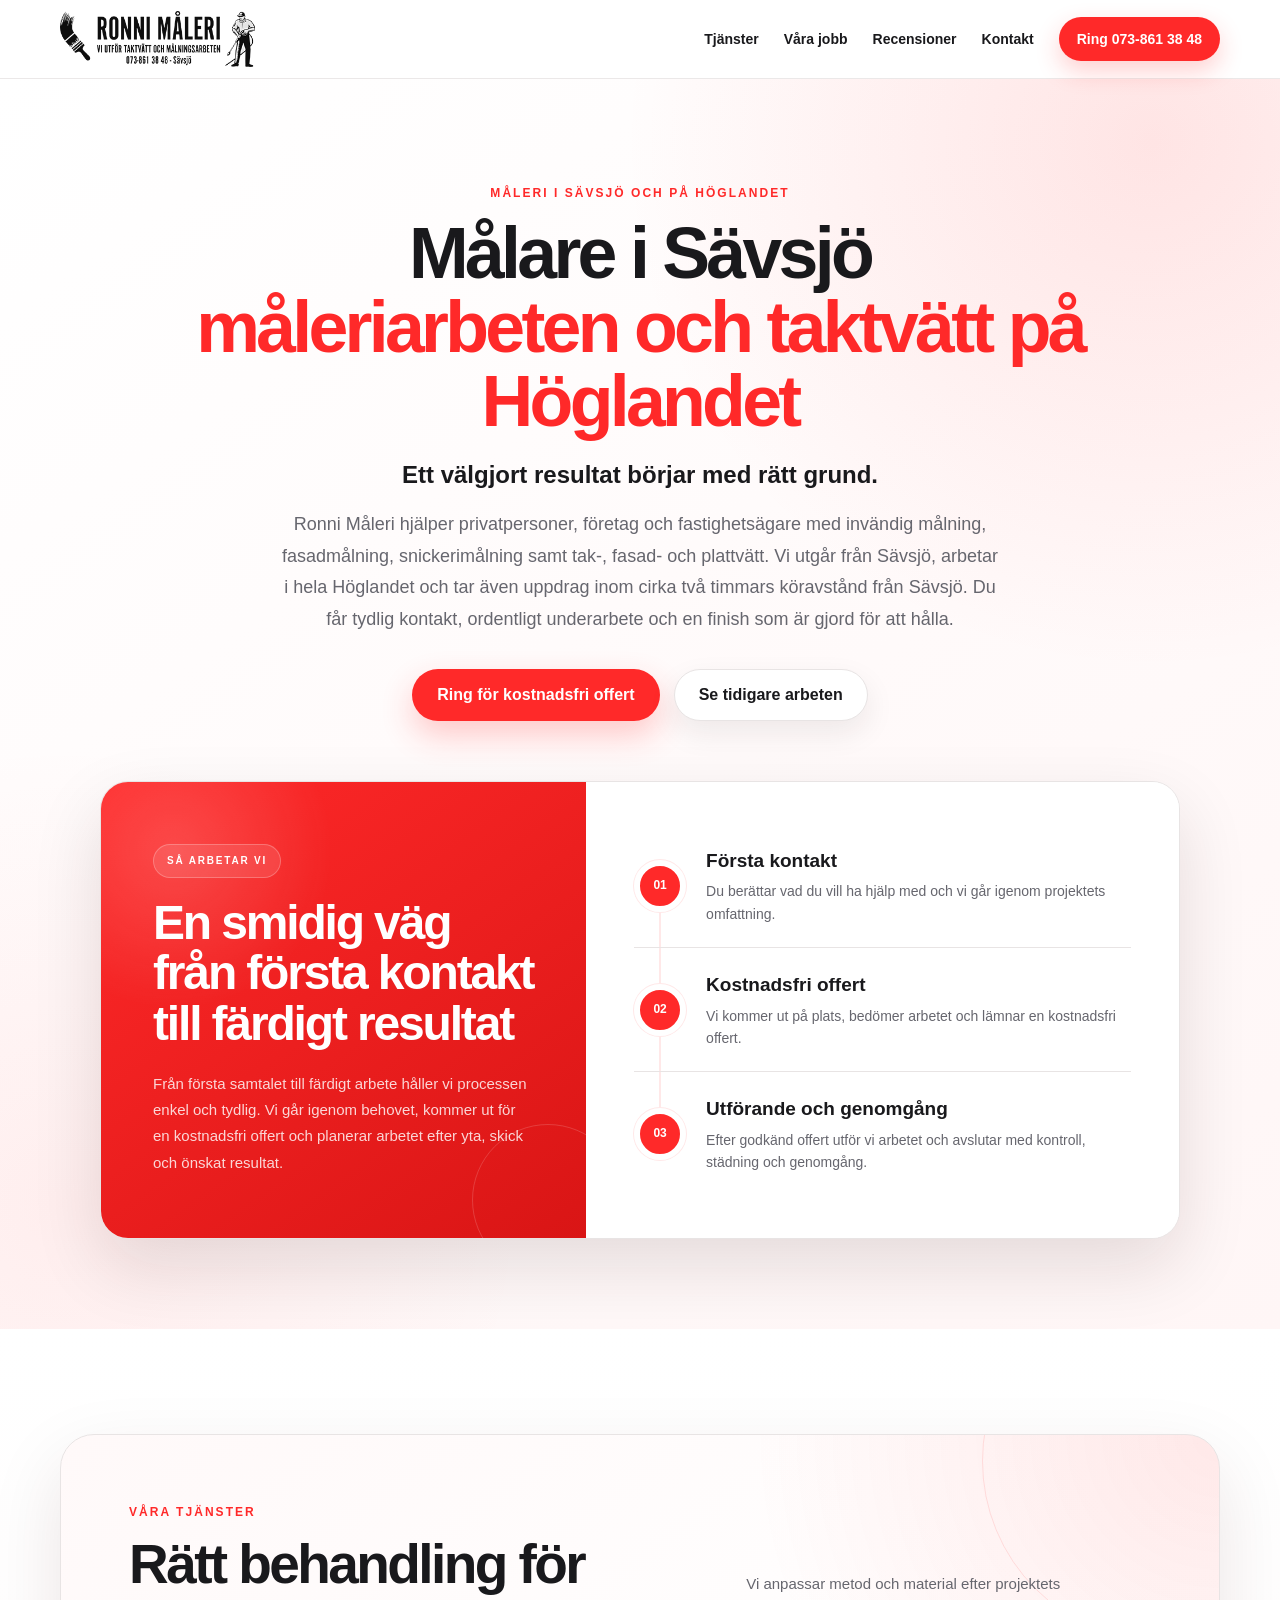
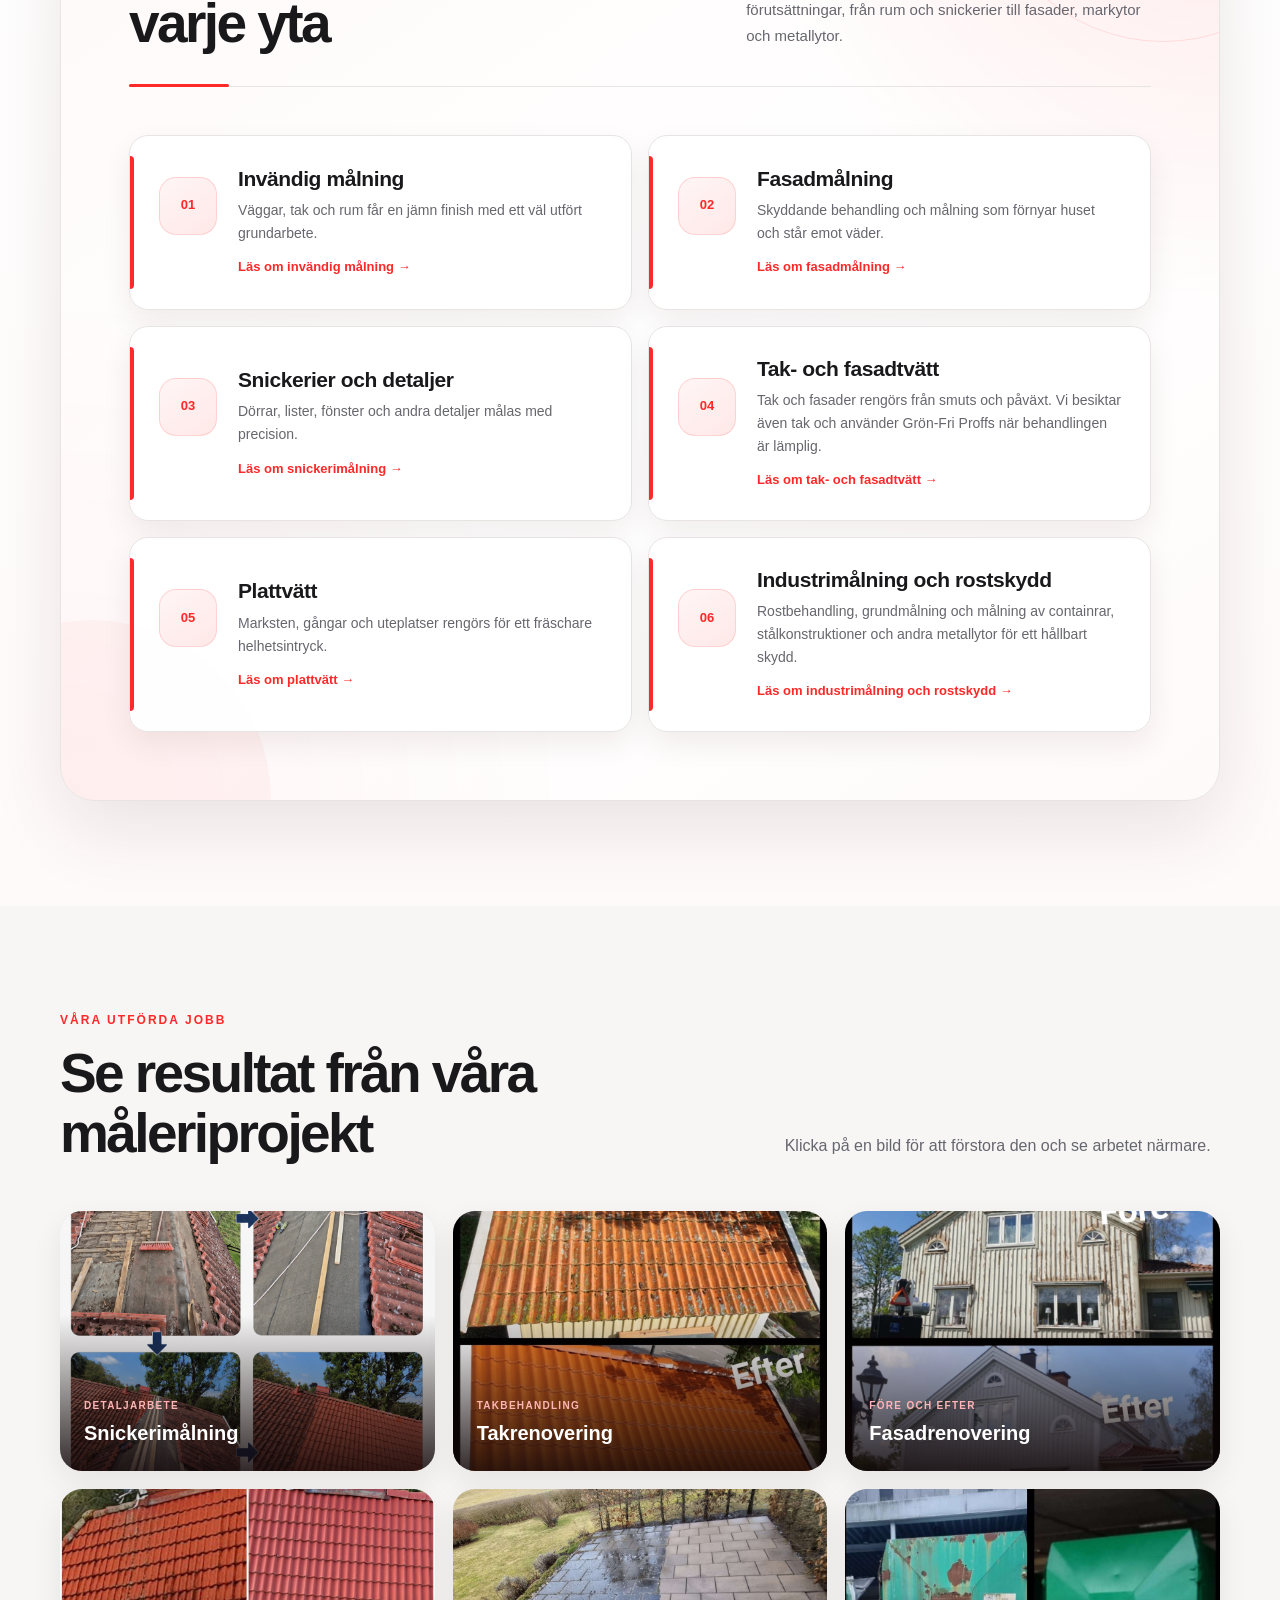
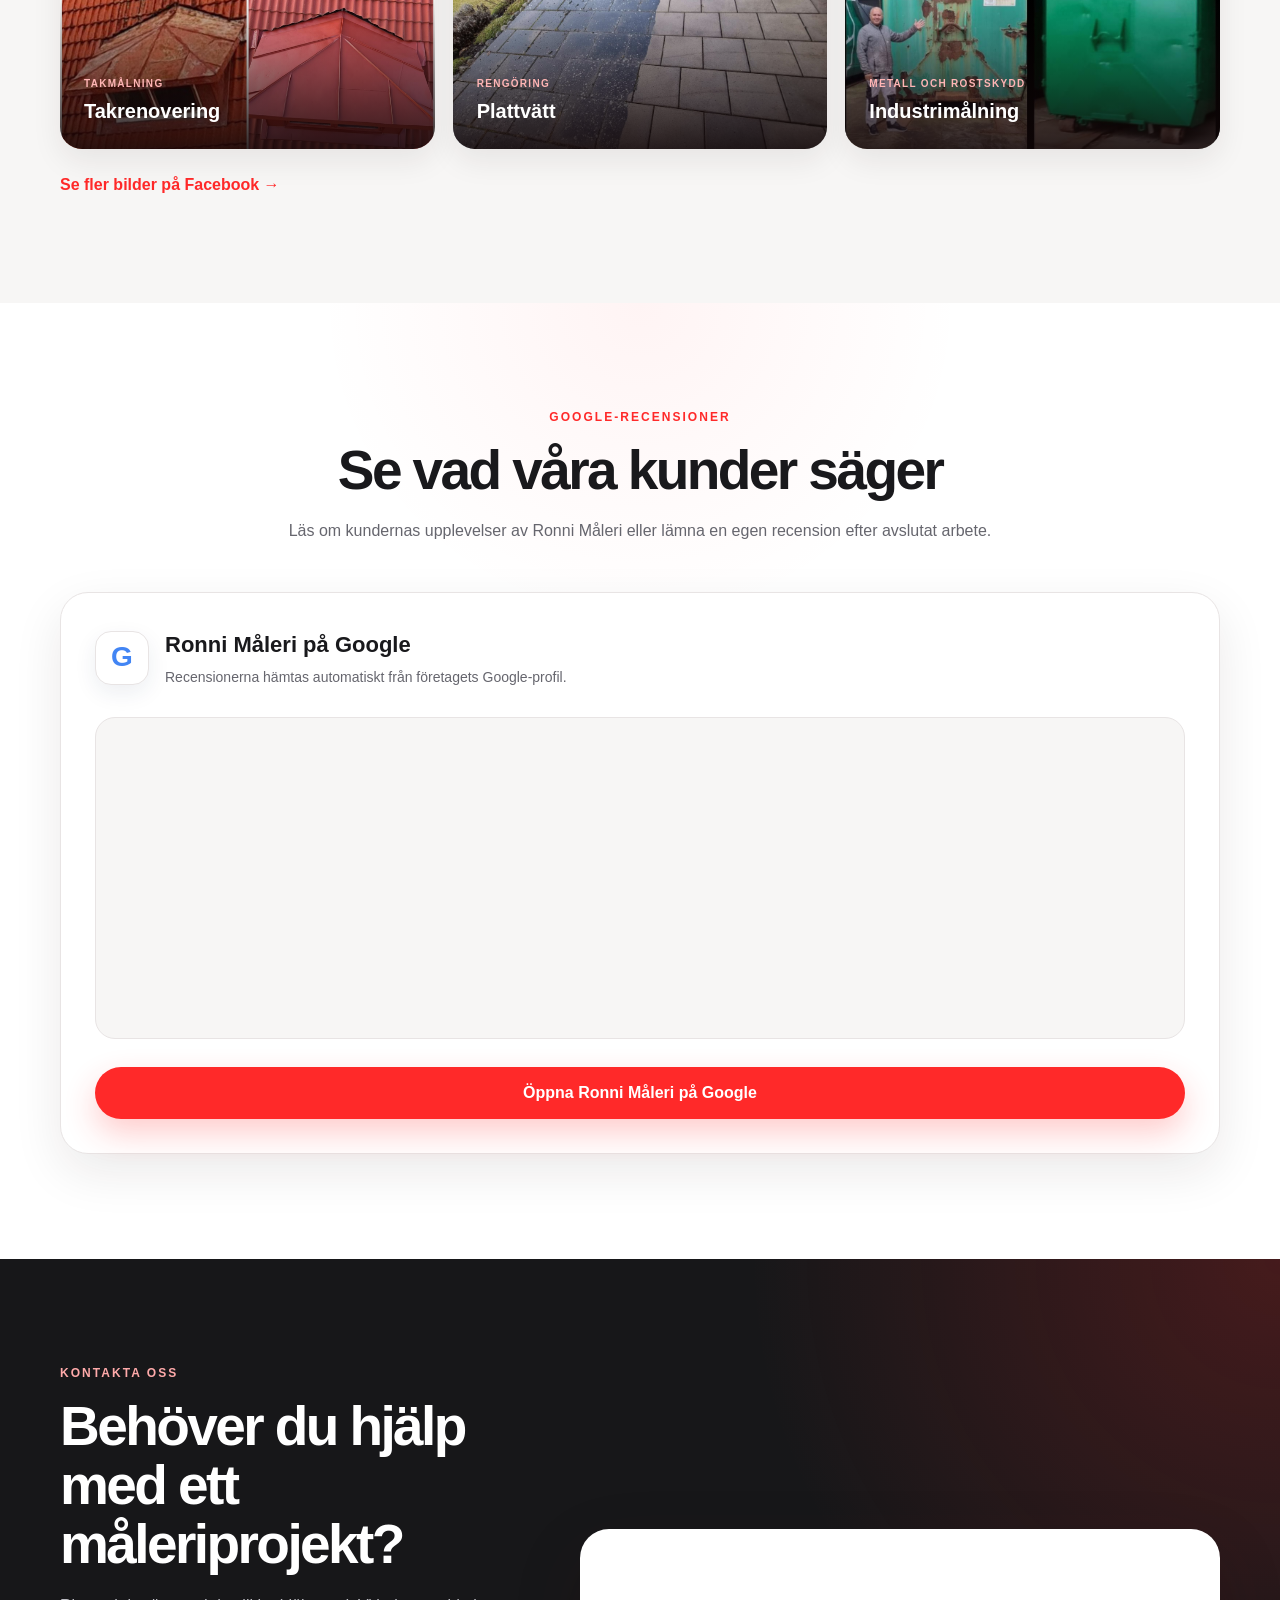
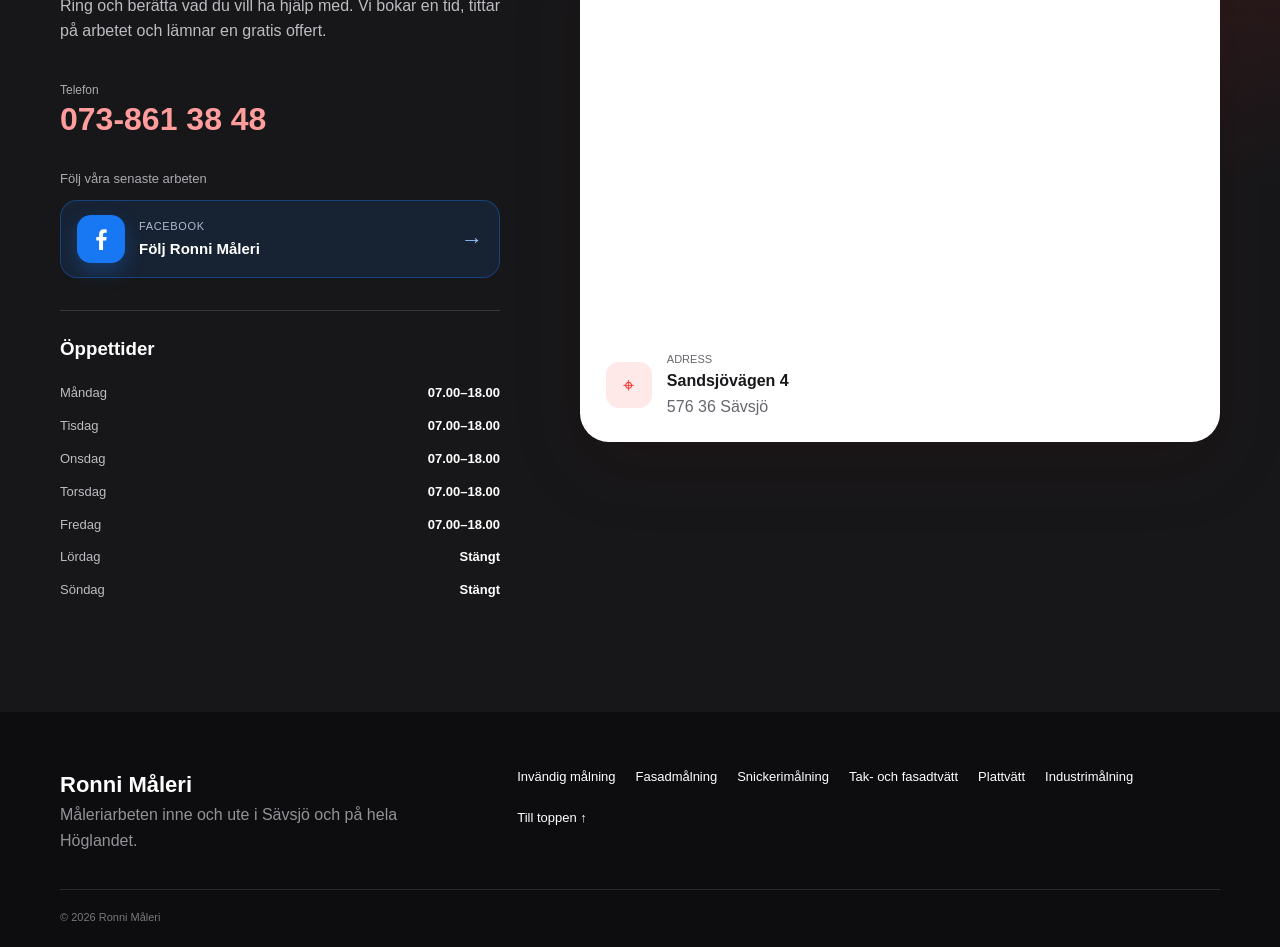
==== commit b4cf15cb: "Update index.html" ====
--- a/index.html
+++ b/index.html
@@ -177,8 +177,8 @@
         </div>
 
         <div class="gallery">
-          <button class="gallery-item" type="button" data-image="bilder/snickaree.jpg" data-title="Snickerimålning">
-            <img src="bilder/snickaree.jpg" alt="Snickerimålning utförd av Ronni Måleri">
+          <button class="gallery-item" type="button" data-image="bilder/snickaree.png" data-title="Snickerimålning">
+            <img src="bilder/snickaree.png" alt="Snickerimålning utförd av Ronni Måleri">
             <span><small>Detaljarbete</small>Snickerimålning</span>
           </button>
           <button class="gallery-item" type="button" data-image="bilder/tak1.webp" data-title="Takrenovering">
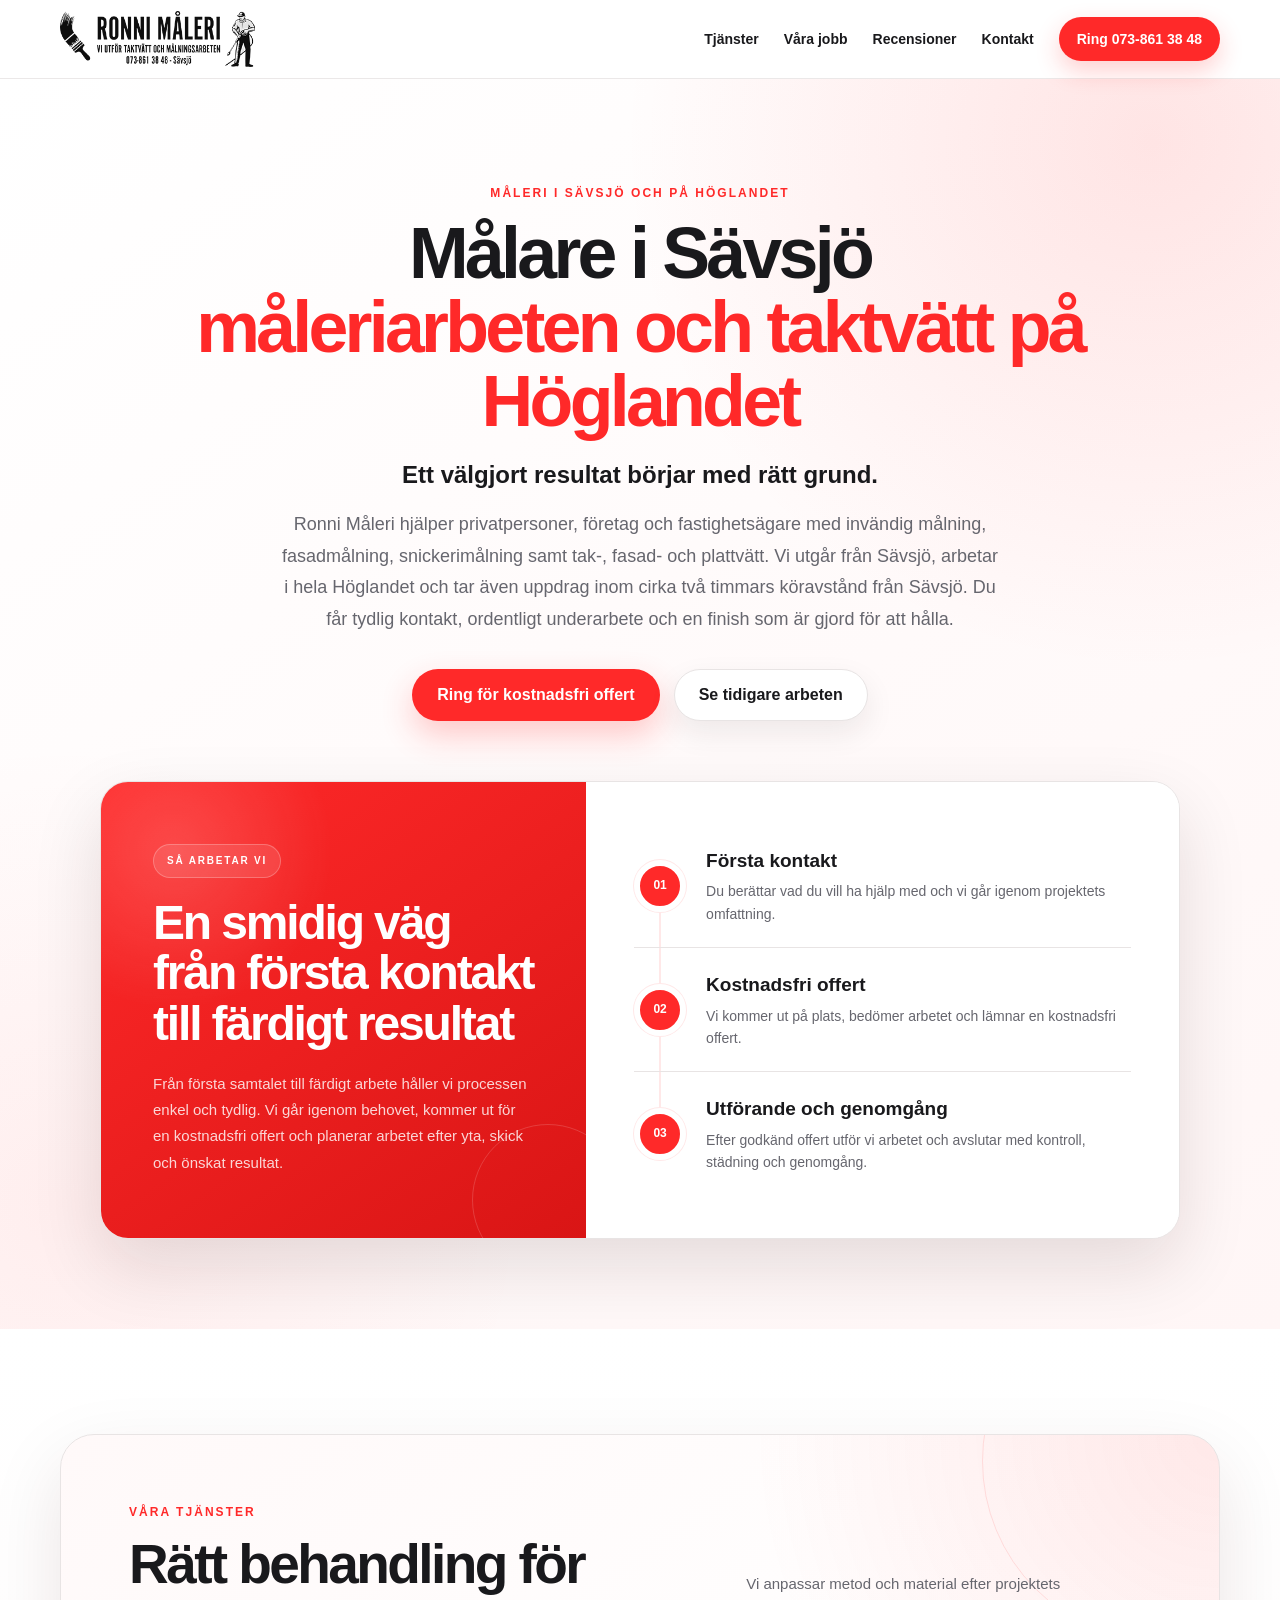
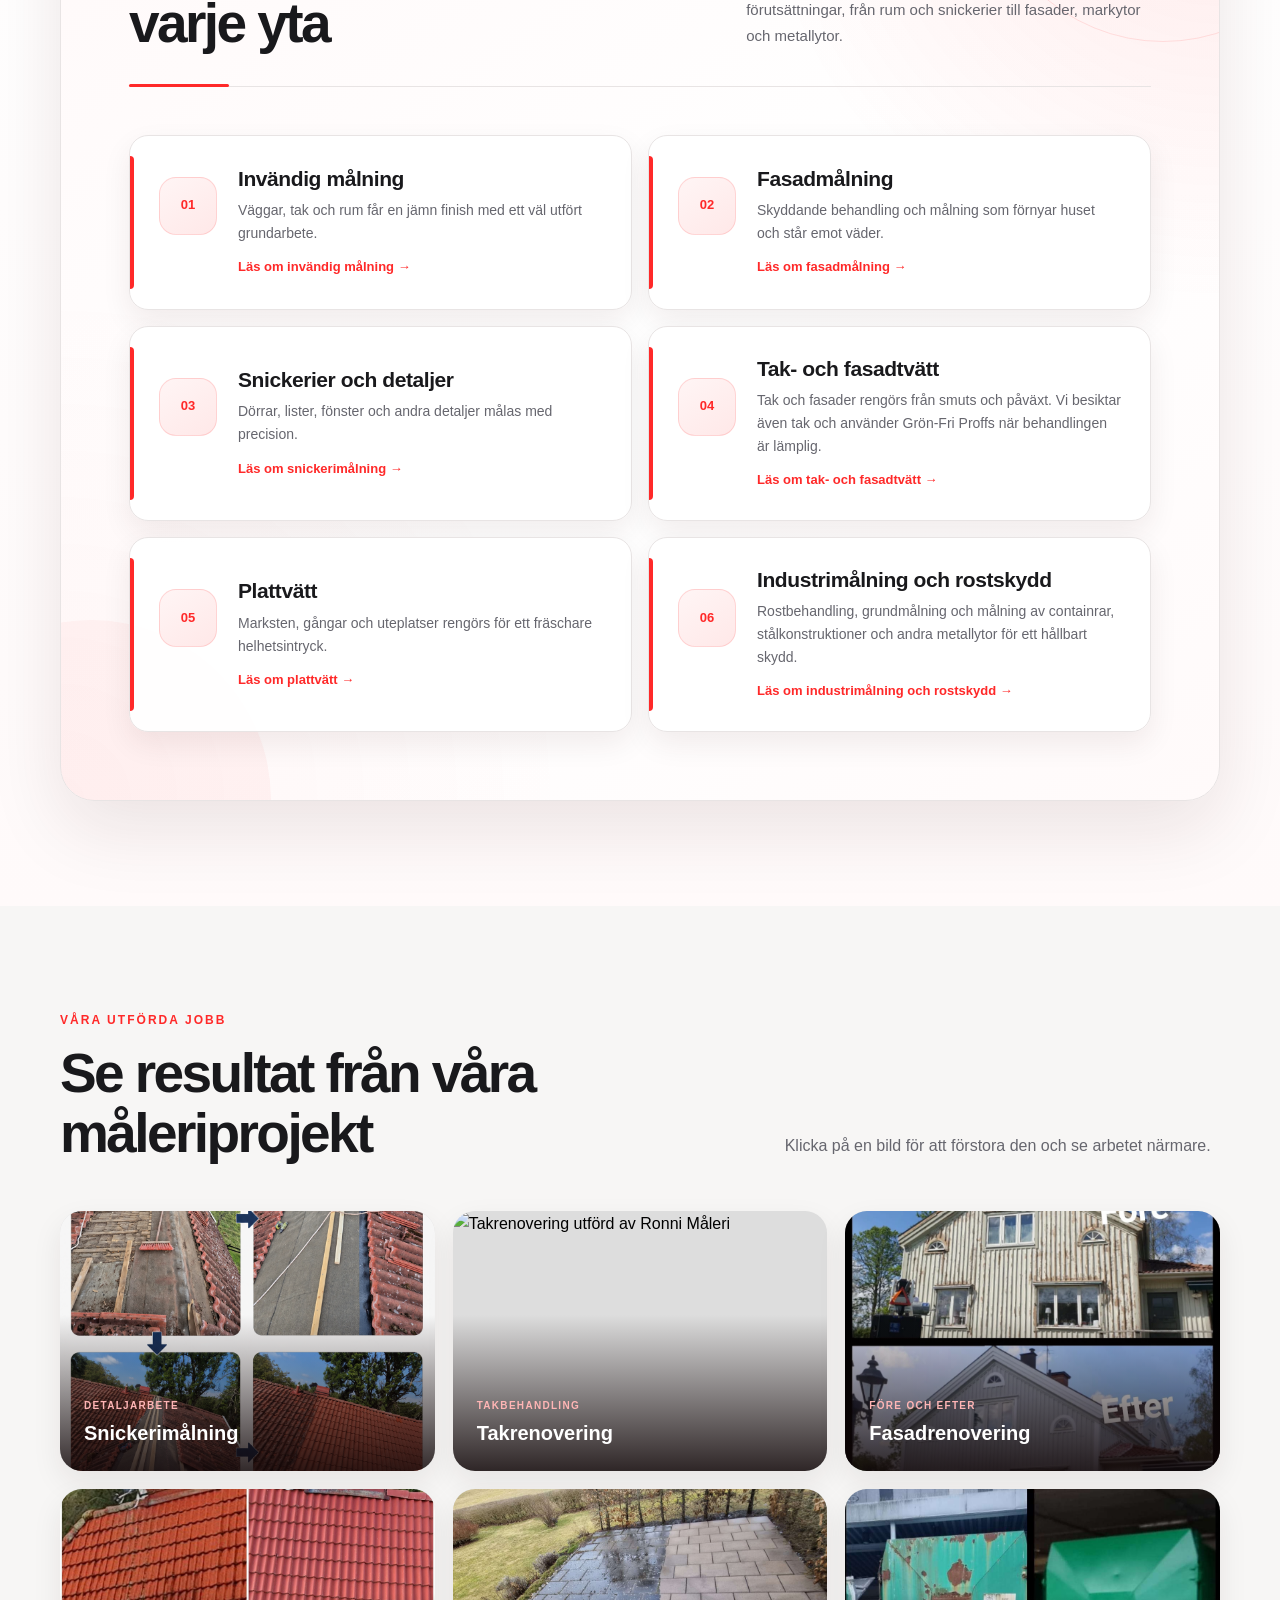
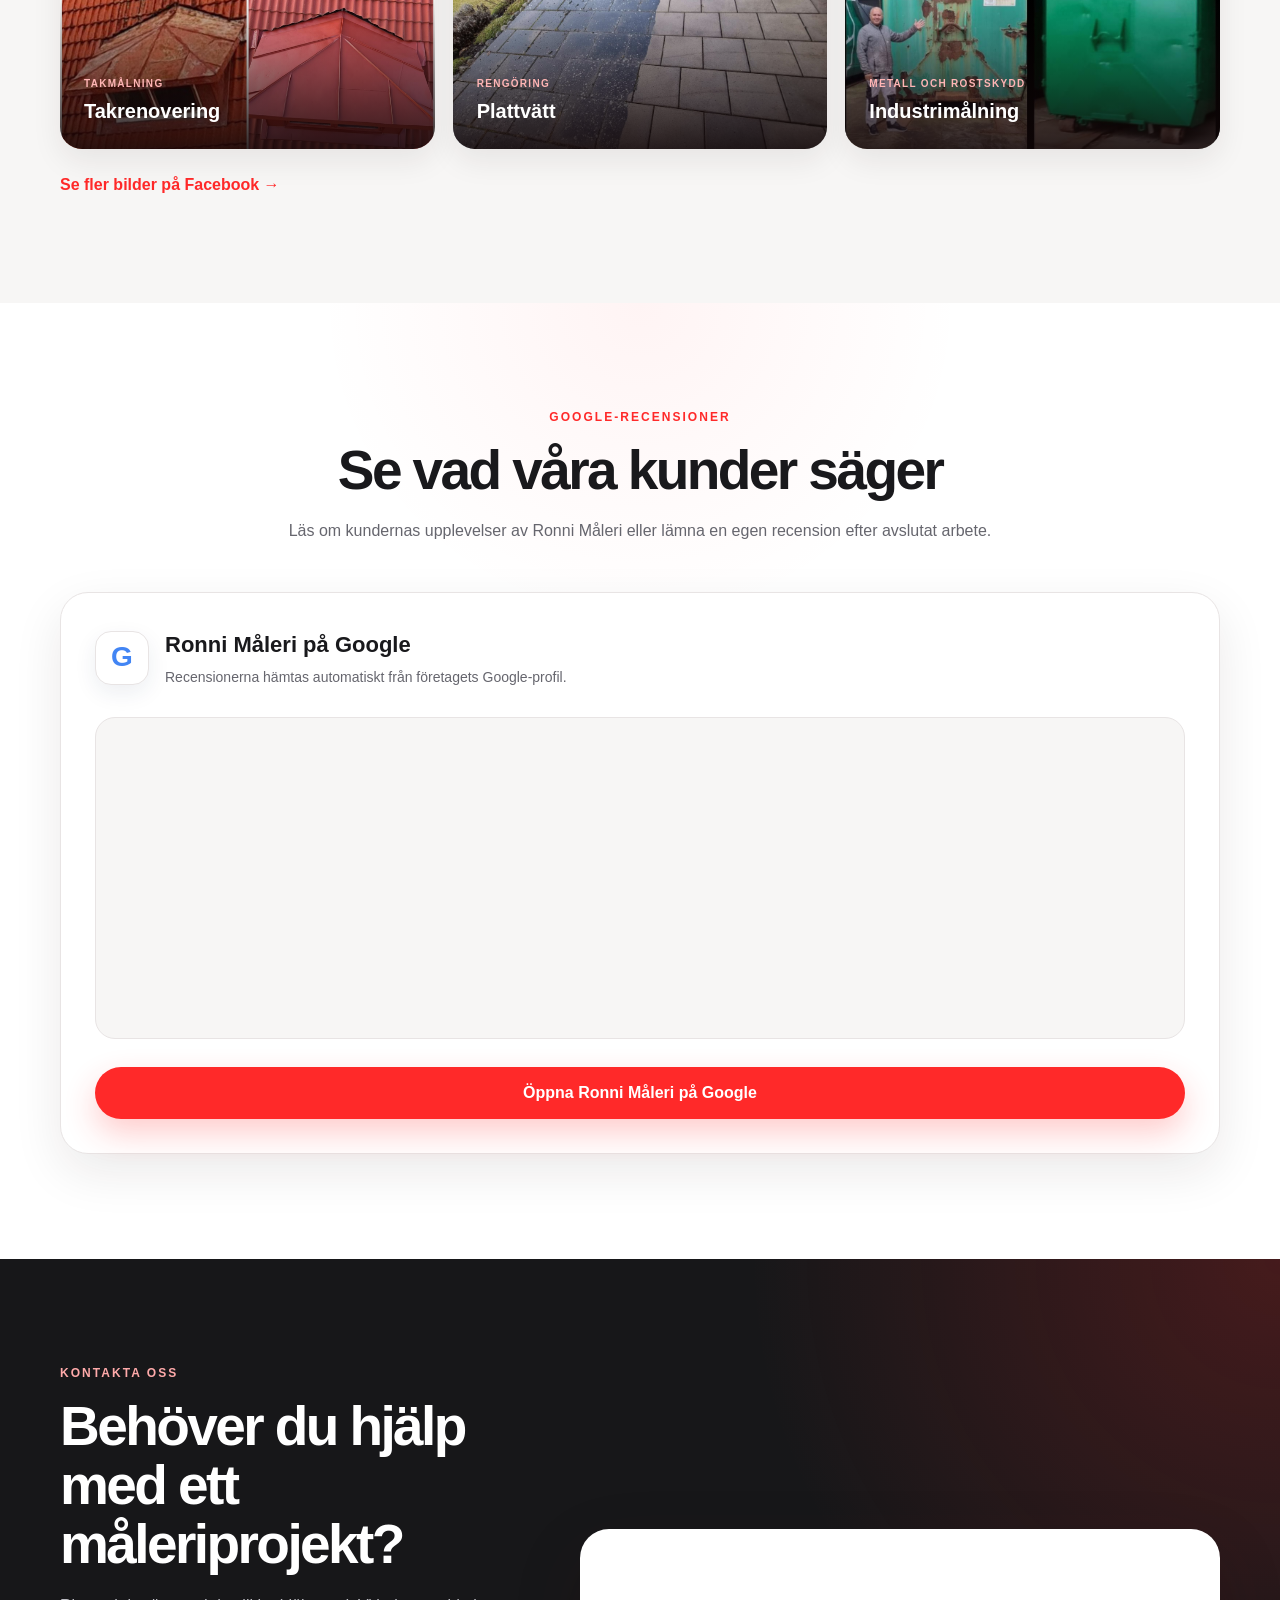
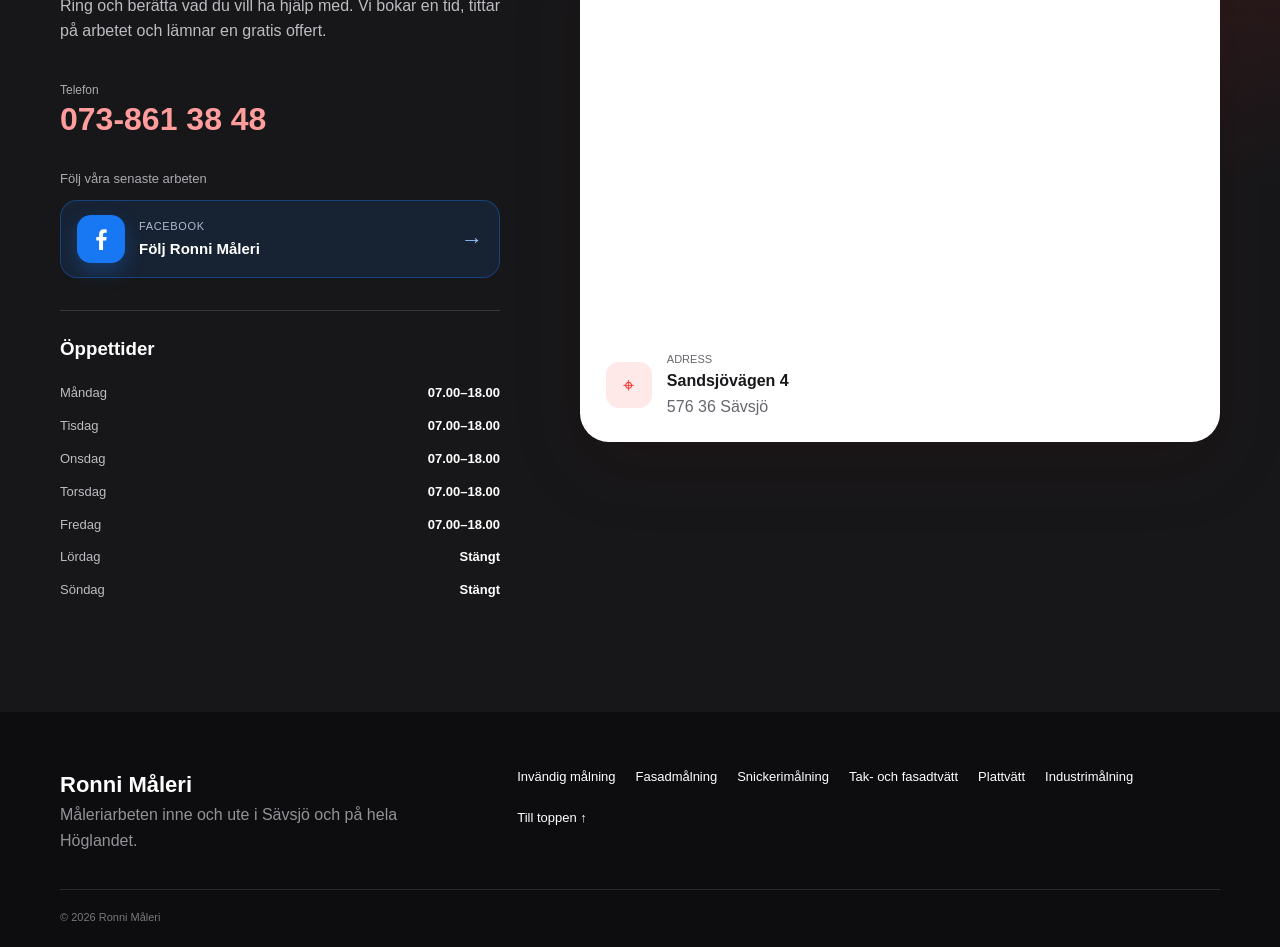
==== commit de3f116c: "Update index.html" ====
--- a/index.html
+++ b/index.html
@@ -181,8 +181,8 @@
             <img src="bilder/snickaree.png" alt="Snickerimålning utförd av Ronni Måleri">
             <span><small>Detaljarbete</small>Snickerimålning</span>
           </button>
-          <button class="gallery-item" type="button" data-image="bilder/tak1.webp" data-title="Takrenovering">
-            <img src="bilder/tak1.webp" alt="Takrenovering utförd av Ronni Måleri">
+          <button class="gallery-item" type="button" data-image="bilder/tak1.jpg" data-title="Takrenovering">
+            <img src="bilder/tak1.jpg" alt="Takrenovering utförd av Ronni Måleri">
             <span><small>Takbehandling</small>Takrenovering</span>
           </button>
           <button class="gallery-item" type="button" data-image="bilder/fasad.webp" data-title="Fasadrenovering">
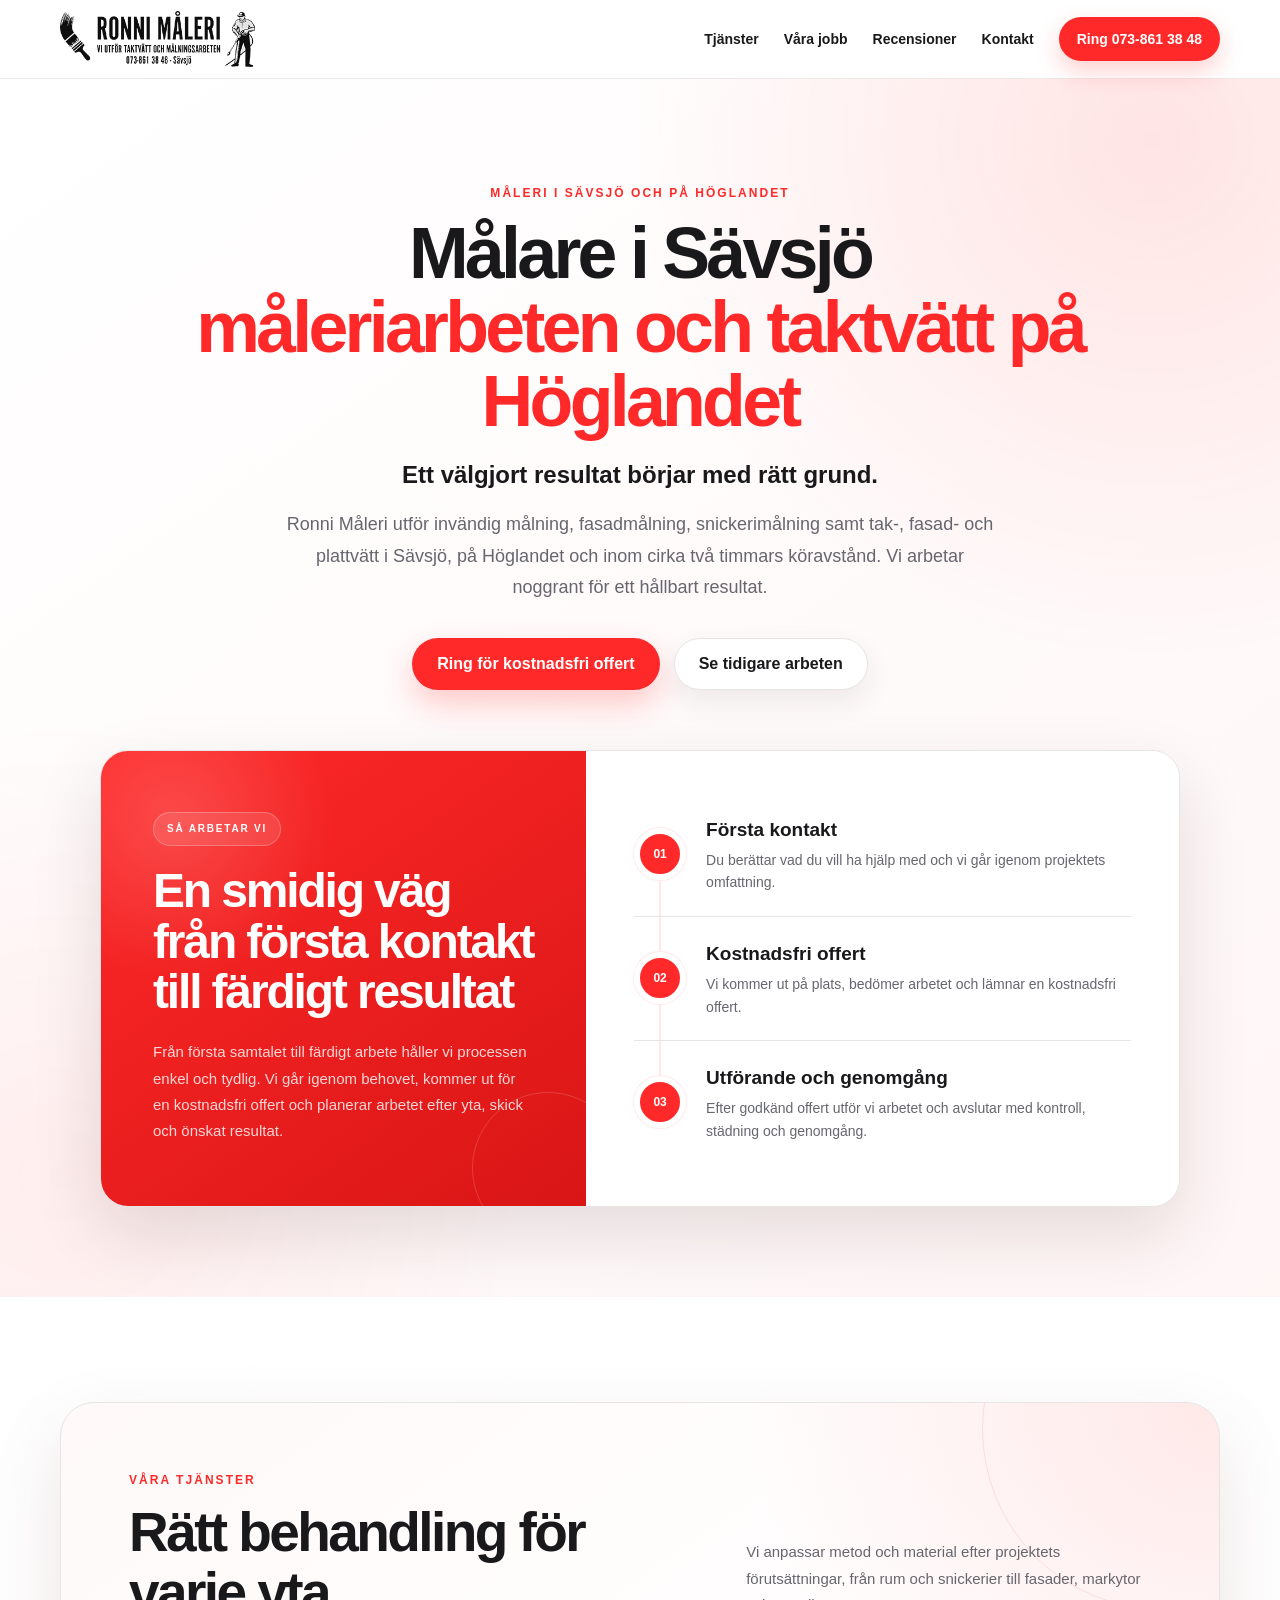
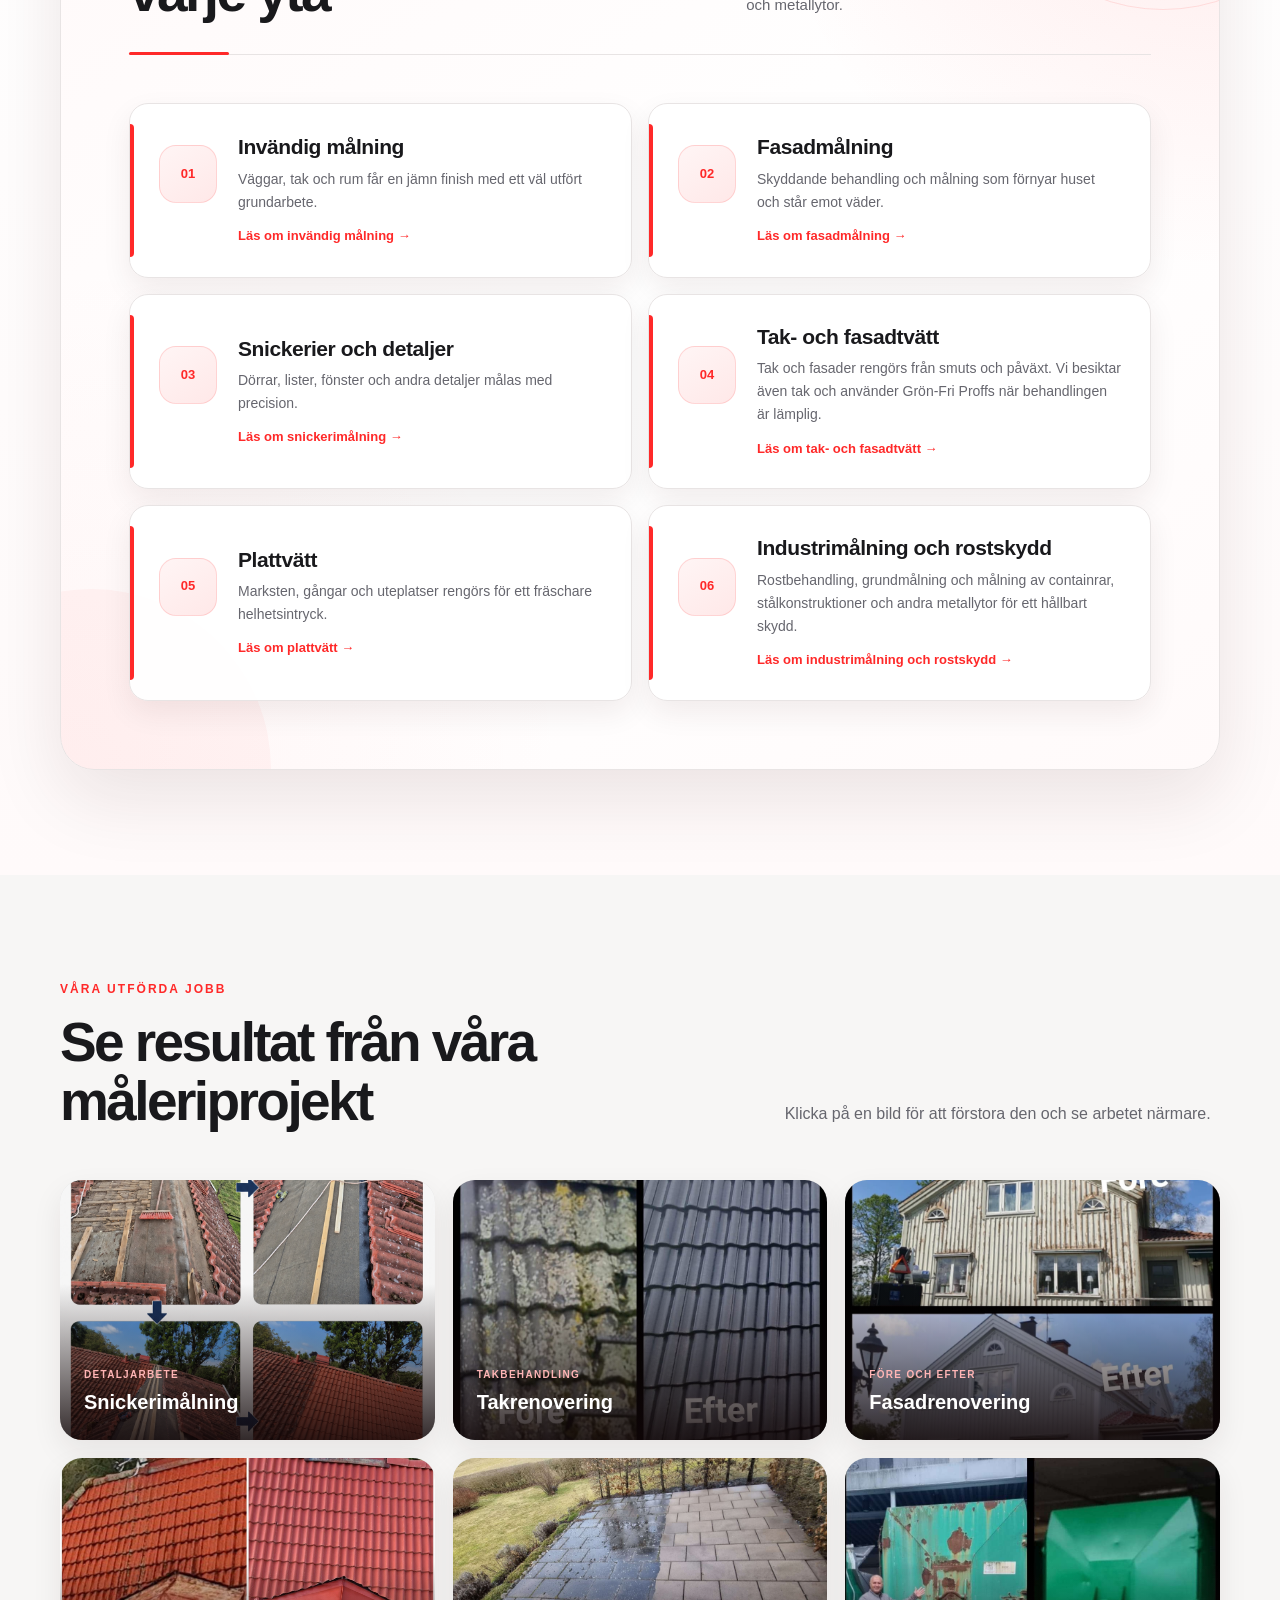
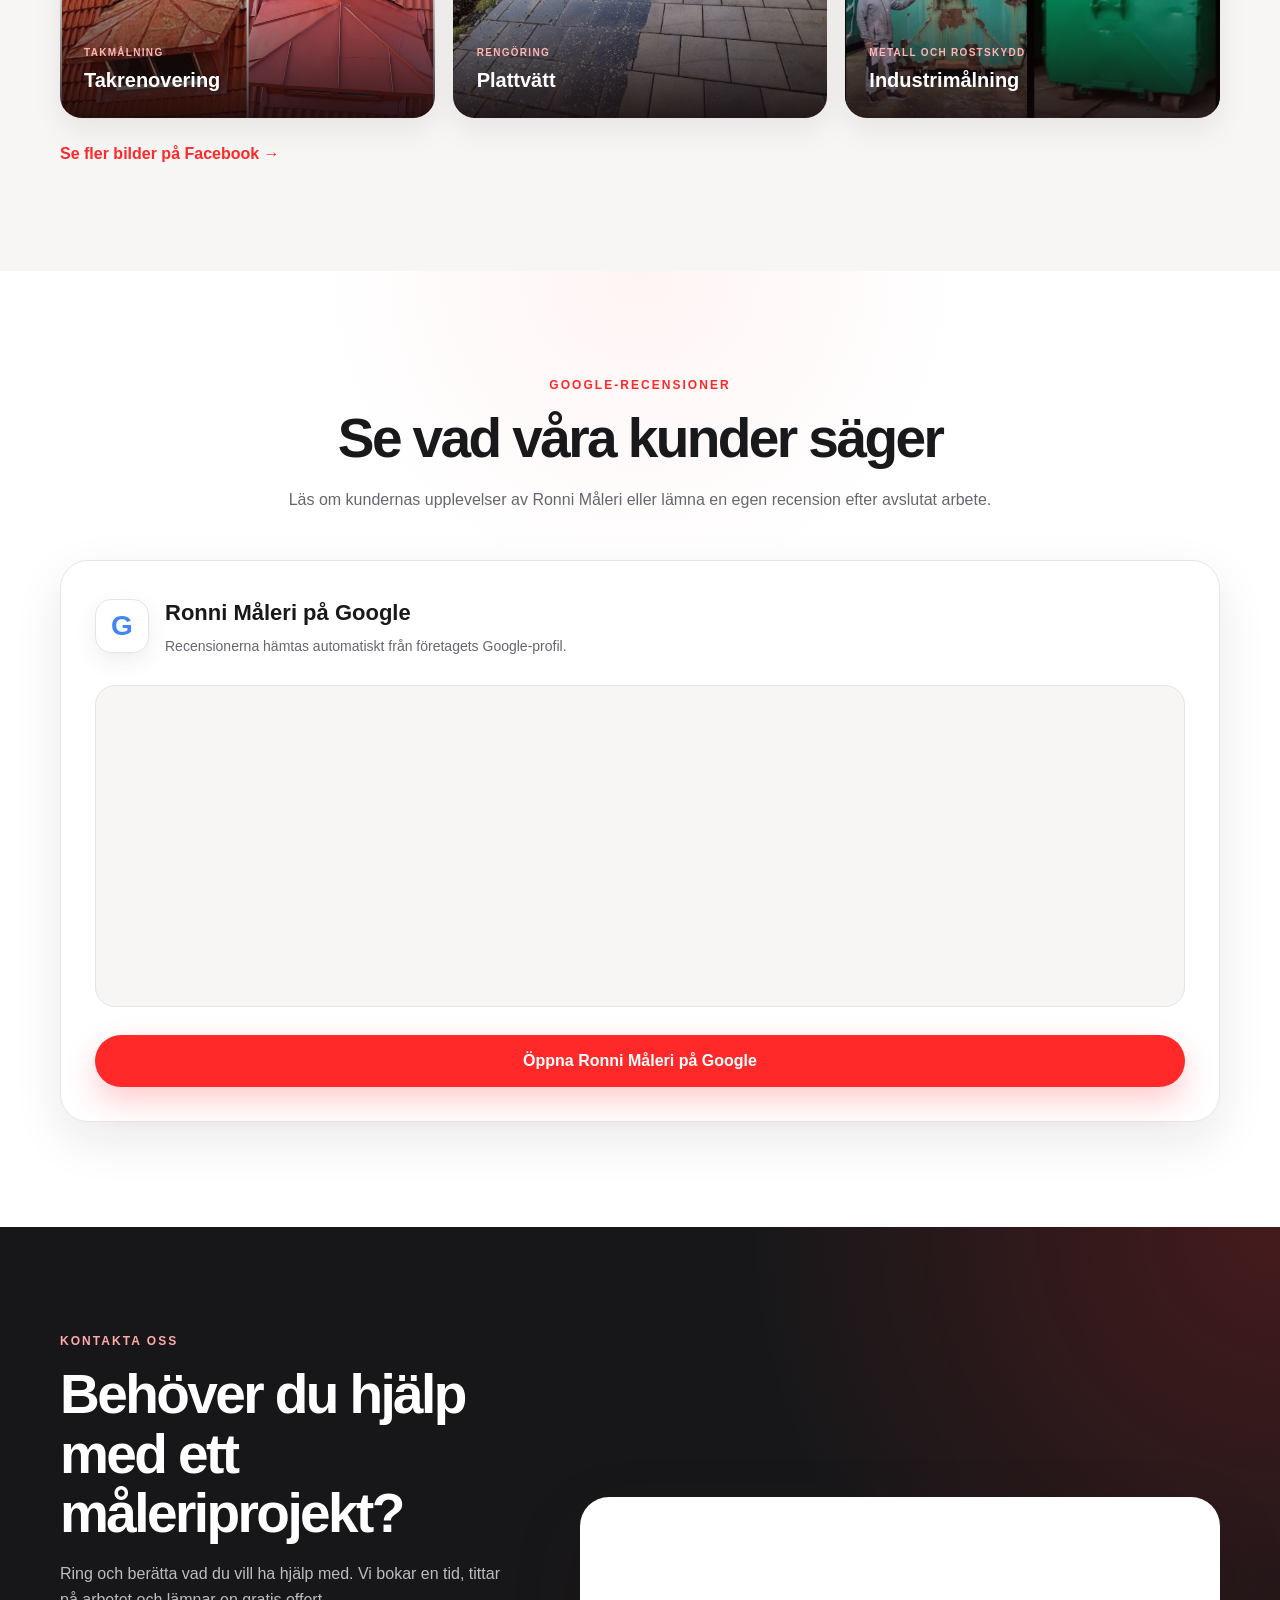
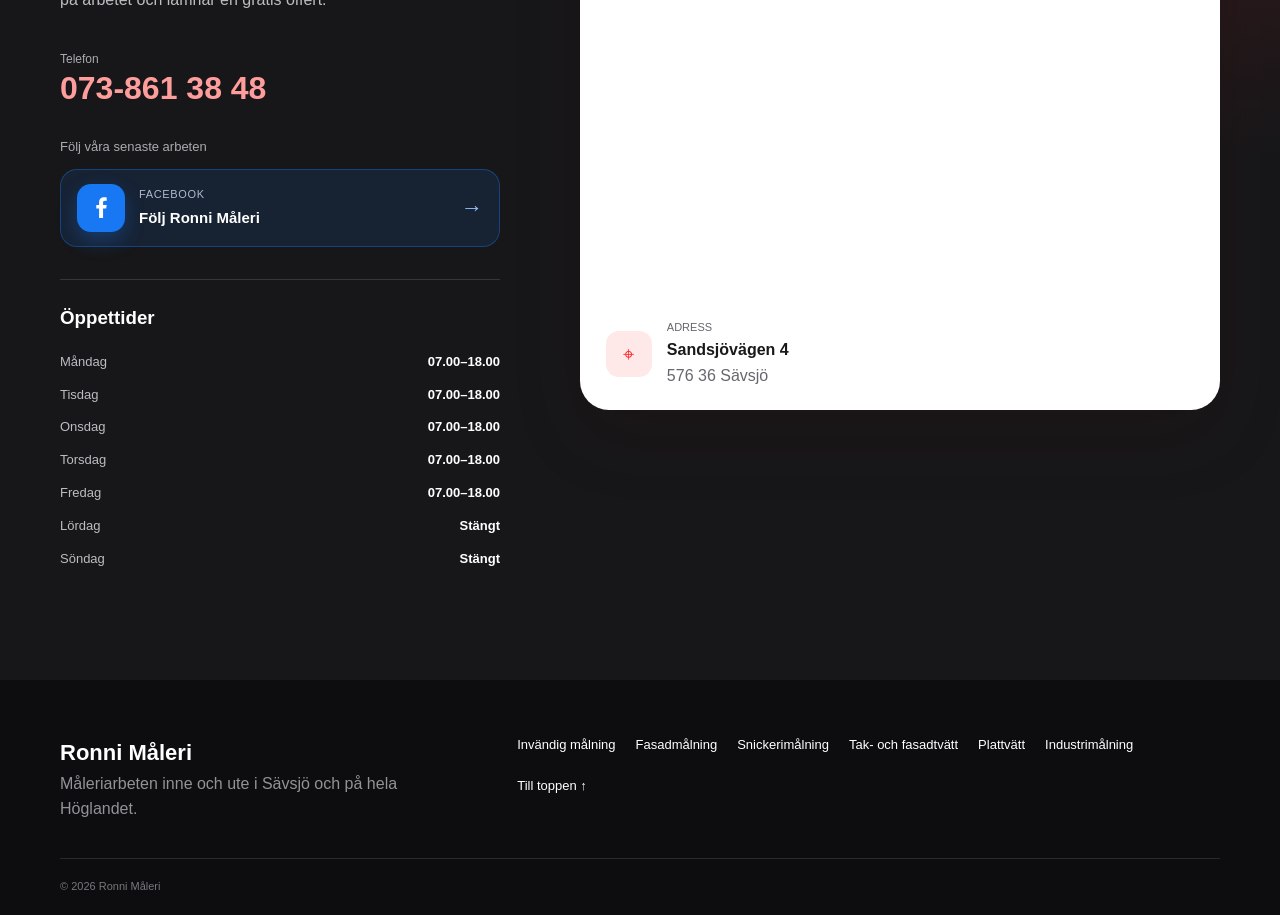
==== commit ef4fd55a: "Update index.html" ====
--- a/index.html
+++ b/index.html
@@ -84,11 +84,7 @@
           <p class="hero-slogan">Ett välgjort resultat börjar med rätt grund.</p>
 
           <p class="intro">
-            Ronni Måleri hjälper privatpersoner, företag och fastighetsägare med
-            invändig målning, fasadmålning, snickerimålning samt tak-, fasad- och
-            plattvätt. Vi utgår från Sävsjö, arbetar i hela Höglandet och tar även
-            uppdrag inom cirka två timmars köravstånd från Sävsjö. Du får tydlig kontakt,
-            ordentligt underarbete och en finish som är gjord för att hålla.
+            Ronni Måleri utför invändig målning, fasadmålning, snickerimålning samt tak-, fasad- och plattvätt i Sävsjö, på Höglandet och inom cirka två timmars köravstånd. Vi arbetar noggrant för ett hållbart resultat.
           </p>
 
           <div class="hero-buttons">
